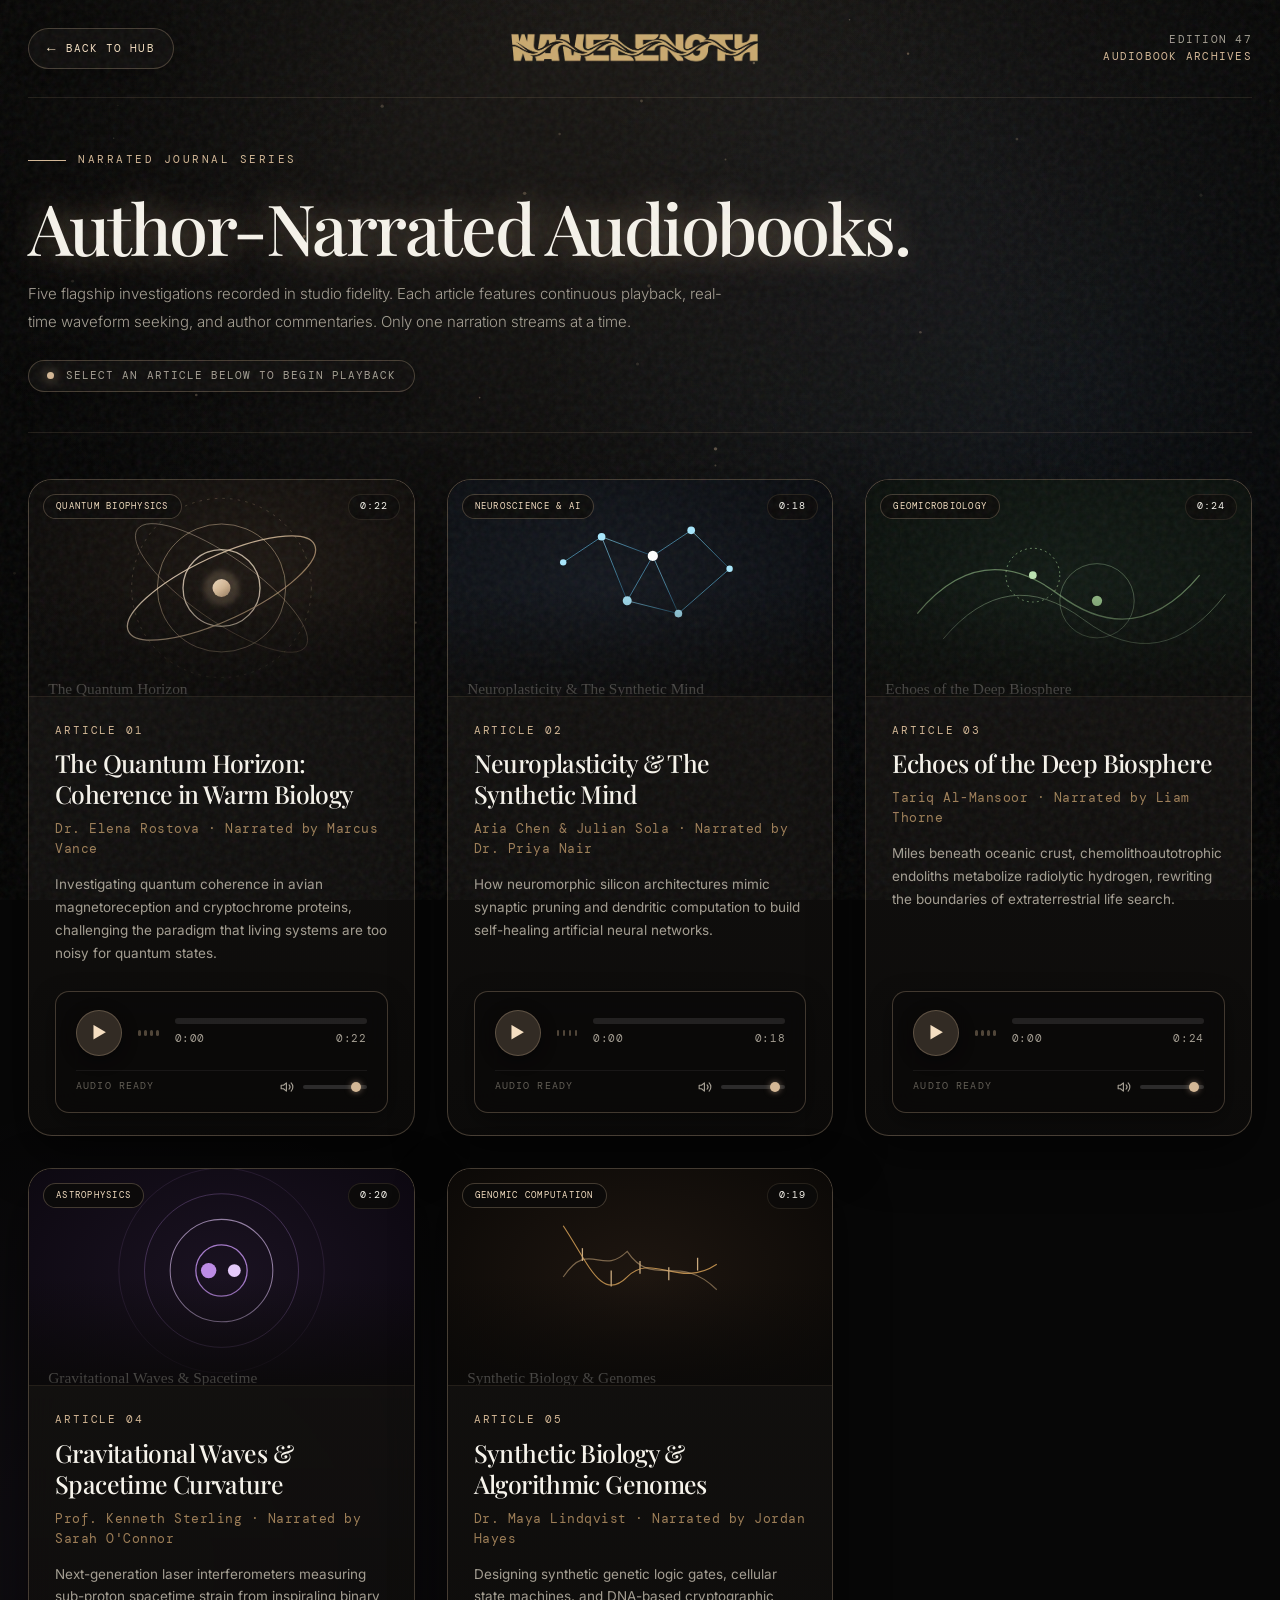
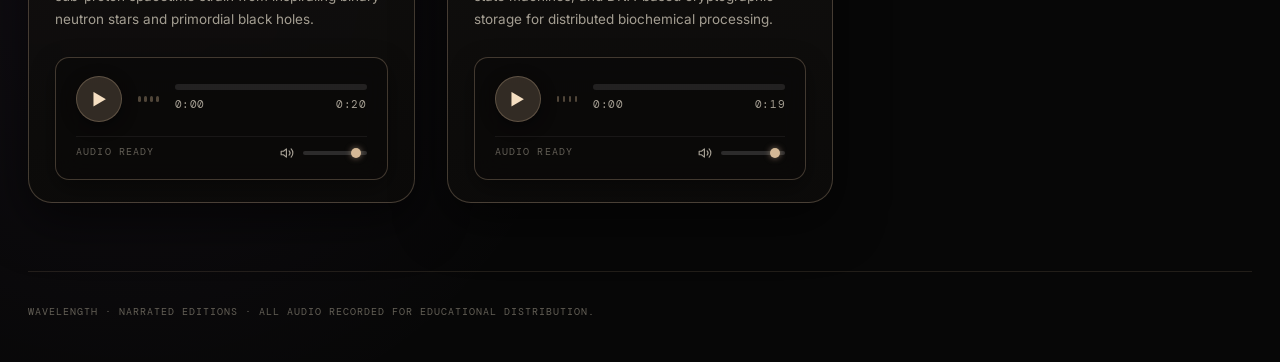
==== audiobooks.html @ 0b3a31cf "Initial release: Wavelength Edition 47 digital, audiobooks and AR platform" ====
<!DOCTYPE html>
<html lang="en">
<head>
  <meta charset="UTF-8" />
  <meta name="viewport" content="width=device-width, initial-scale=1.0, viewport-fit=cover" />
  <meta name="theme-color" content="#070707" />
  <title>Audiobook Library — Wavelength Edition 47</title>
  <meta name="description" content="Listen to author-narrated audiobooks of feature articles from Wavelength Edition 47." />

  <!-- Google Fonts -->
  <link rel="preconnect" href="https://fonts.googleapis.com" />
  <link rel="preconnect" href="https://fonts.gstatic.com" crossorigin />
  <link href="https://fonts.googleapis.com/css2?family=DM+Mono:ital,wght@0,400;0,500;1,400&family=Inter:wght@300;400;500;600;700&family=Playfair+Display:ital,wght@0,500;0,700;1,500;1,600&display=swap" rel="stylesheet" />

  <!-- Stylesheets -->
  <link rel="stylesheet" href="./css/styles.css" />
  <link rel="stylesheet" href="./css/audio.css" />
</head>

<body>
  <!-- Cinematic Ambient Layers -->
  <div class="cinematic-vignette" aria-hidden="true"></div>
  <canvas id="stardustCanvas" class="cinematic-dust-canvas" aria-hidden="true"></canvas>
  <div id="cursorGlow" class="cursor-glow" aria-hidden="true"></div>

  <div class="page-container">
    <!-- Header with Back Link -->
    <header class="site-header" role="banner">
      <a href="index.html" class="nav-back-pill" aria-label="Return to Wavelength Landing Hub">
        <span class="arrow" aria-hidden="true">←</span>
        <span>Back to Hub</span>
      </a>

      <div class="brand-wrap">
        <a href="index.html" aria-label="Wavelength Magazine Home">
          <img class="brand-logo-img" src="./assets/images/logo.png" alt="Wavelength Logo" />
        </a>
      </div>

      <div class="edition-meta">
        <span class="dynamic-edition">Edition 47</span><br />
        <span style="color: var(--gold);">Audiobook Archives</span>
      </div>
    </header>

    <!-- Main Audiobook Library Section -->
    <main role="main">
      <section class="audio-header-section" aria-labelledby="audio-library-heading">
        <div class="audio-header-top">
          <p class="hero-eyebrow">Narrated Journal Series</p>
        </div>

        <h1 id="audio-library-heading" class="audio-page-title gold-glow-text">
          Author-Narrated Audiobooks.
        </h1>

        <p class="audio-page-intro">
          Five flagship investigations recorded in studio fidelity. Each article features continuous playback,
          real-time waveform seeking, and author commentaries. Only one narration streams at a time.
        </p>

        <div class="audio-global-status" aria-live="polite">
          <span class="now-playing-dot" aria-hidden="true"></span>
          <span id="nowPlayingStatus">Select an article below to begin playback</span>
        </div>
      </section>

      <!-- Dynamic Articles Grid (Populated by js/audio.js from js/config.js) -->
      <section class="audio-articles-grid" id="audioArticlesGrid" aria-label="Audiobook Articles List">
        <!-- Rendered dynamically -->
        <noscript>
          <div style="padding: 24px; border: 1px solid var(--border); border-radius: var(--radius-md); color: var(--gold);">
            Please enable JavaScript to access the custom audio player and narrated audiobooks.
          </div>
        </noscript>
      </section>
    </main>

    <!-- Discreet Footer -->
    <footer class="site-footer" role="contentinfo">
      <p class="footer-edition-text">
        Wavelength · Narrated Editions · All audio recorded for educational distribution.
      </p>
    </footer>
  </div>

  <!-- Scripts -->
  <script src="./js/config.js"></script>
  <script src="./js/main.js"></script>
  <script src="./js/audio.js"></script>
</body>
</html>
---- css/styles.css ----
/* ==========================================================================
   WAVELENGTH — EDITION 47 CINEMATIC DESIGN SYSTEM
   Editorial Dark Luxury · Monochrome to Chromatic Shift
   Inspired by Cinematic Film Lighting, Golden Ambient Glow, & Tactile 3D Depth
   ========================================================================== */

:root {
  /* Core Cinematic Palette */
  --bg: #070707;
  --bg-deep: #040404;
  --bg-soft: #0c0b0a;
  --surface: #121110;
  --surface-elevated: #181715;
  --surface-hover: #1e1d1a;
  --surface-glass: rgba(18, 17, 16, 0.72);

  /* Gold & Warm Metallic Accents */
  --gold: #d4b896;
  --gold-light: #f5dfc2;
  --gold-dark: #9e7f58;
  --gold-glow: rgba(212, 184, 150, 0.2);
  --gold-glow-subtle: rgba(212, 184, 150, 0.08);
  --gold-rgb: 212, 184, 150;

  /* Borders & Hairlines */
  --border: rgba(212, 184, 150, 0.13);
  --border-strong: rgba(212, 184, 150, 0.28);
  --border-hover: rgba(212, 184, 150, 0.65);
  --border-glow: rgba(212, 184, 150, 0.85);

  /* Typography Colors */
  --text: #f6f3eb;
  --text-muted: #a49e92;
  --text-dim: #635f56;

  /* Chromatic VFX Spectrum */
  --chroma-cyan: #67e8f9;
  --chroma-blue: #60a5fa;
  --chroma-purple: #c084fc;
  --chroma-amber: #f59e0b;

  /* Geometry & Physics */
  --radius-sm: 8px;
  --radius-md: 14px;
  --radius-lg: 24px;
  --radius-full: 9999px;
  --transition-fast: 0.2s cubic-bezier(0.16, 1, 0.3, 1);
  --transition-smooth: 0.4s cubic-bezier(0.16, 1, 0.3, 1);
  --transition-cinematic: 0.65s cubic-bezier(0.22, 1, 0.36, 1);
  --container-max: 1240px;
}

/* ==========================================================================
   RESET & FOUNDATION
   ========================================================================== */

*,
*::before,
*::after {
  box-sizing: border-box;
  margin: 0;
  padding: 0;
  -webkit-tap-highlight-color: transparent;
}

html {
  background: var(--bg-deep);
  color: var(--text);
  font-family: "Inter", -apple-system, BlinkMacSystemFont, "Segoe UI", Roboto, sans-serif;
  font-size: 16px;
  line-height: 1.6;
  scroll-behavior: smooth;
  text-rendering: optimizeLegibility;
  -webkit-font-smoothing: antialiased;
  -moz-osx-font-smoothing: grayscale;
}

body {
  min-height: 100vh;
  overflow-x: hidden;
  position: relative;
  background:
    radial-gradient(ellipse 90% 60% at 50% -10%, rgba(212, 184, 150, 0.12), transparent 75%),
    radial-gradient(circle at 85% 20%, rgba(96, 165, 250, 0.06), transparent 35rem),
    radial-gradient(circle at 10% 80%, rgba(192, 132, 252, 0.05), transparent 30rem),
    var(--bg);
}

/* Film Grain Texture Overlay */
body::before {
  content: "";
  position: fixed;
  inset: 0;
  z-index: 999;
  pointer-events: none;
  opacity: 0.065;
  background-image: url("data:image/svg+xml,%3Csvg viewBox='0 0 200 200' xmlns='http://www.w3.org/2000/svg'%3E%3Cfilter id='noise'%3E%3CfeTurbulence type='fractalNoise' baseFrequency='.75' numOctaves='3' stitchTiles='stitch'/%3E%3C/filter%3E%3Crect width='100%25' height='100%25' filter='url(%23noise)'/%3E%3C/svg%3E");
}

/* Cinematic Atmospheric Vignette */
.cinematic-vignette {
  position: fixed;
  inset: 0;
  pointer-events: none;
  z-index: 1;
  background: radial-gradient(circle at 50% 45%, transparent 45%, rgba(4, 4, 3, 0.72) 95%);
}

/* Canvas for Floating Golden Ambient Dust / Stardust */
.cinematic-dust-canvas {
  position: fixed;
  inset: 0;
  width: 100%;
  height: 100%;
  pointer-events: none;
  z-index: 2;
}

/* Dynamic Interactive Cursor Glow Aura */
.cursor-glow {
  position: fixed;
  width: 420px;
  height: 420px;
  border-radius: 50%;
  pointer-events: none;
  z-index: 3;
  transform: translate(-50%, -50%);
  background: radial-gradient(circle, rgba(212, 184, 150, 0.09) 0%, transparent 68%);
  transition: opacity 0.4s ease;
  opacity: 0;
}

.cursor-glow.active {
  opacity: 1;
}

/* Typography Classes */
.font-editorial {
  font-family: "Playfair Display", Georgia, serif;
}

.font-mono {
  font-family: "DM Mono", monospace;
}

/* Glowing Headline Accent */
.gold-glow-text {
  text-shadow: 0 0 35px rgba(212, 184, 150, 0.45), 0 0 75px rgba(212, 184, 150, 0.2);
}

/* Accessibility Focus Ring */
:focus-visible {
  outline: 2px solid var(--gold);
  outline-offset: 3px;
}

a {
  color: inherit;
  text-decoration: none;
}

button {
  background: none;
  border: none;
  color: inherit;
  font: inherit;
  cursor: pointer;
  display: inline-flex;
  align-items: center;
  justify-content: center;
}

/* ==========================================================================
   LAYOUT STRUCTURE
   ========================================================================== */

.page-container {
  width: min(var(--container-max), calc(100% - 56px));
  min-height: 100vh;
  margin: 0 auto;
  display: flex;
  flex-direction: column;
  position: relative;
  z-index: 10;
}

/* Site Header */
header.site-header {
  min-height: 98px;
  display: flex;
  align-items: center;
  justify-content: space-between;
  gap: 24px;
  border-bottom: 1px solid var(--border);
  padding: 14px 0;
}

.brand-wrap {
  display: inline-flex;
  align-items: center;
  gap: 16px;
}

.brand-logo-img {
  height: 42px;
  width: auto;
  max-width: min(270px, 52vw);
  display: block;
  object-fit: contain;
  object-position: left center;
  transition: transform var(--transition-fast);
}

.brand-wrap:hover .brand-logo-img {
  transform: scale(1.02);
}

.brand-badge {
  font-family: "DM Mono", monospace;
  font-size: 9px;
  letter-spacing: 0.18em;
  text-transform: uppercase;
  color: var(--gold);
  border: 1px solid var(--border-strong);
  border-radius: var(--radius-full);
  padding: 4px 12px;
  background: rgba(212, 184, 150, 0.06);
  backdrop-filter: blur(8px);
}

.edition-meta {
  font-family: "DM Mono", monospace;
  font-size: 10.5px;
  letter-spacing: 0.12em;
  text-transform: uppercase;
  color: var(--text-muted);
  text-align: right;
  line-height: 1.55;
}

/* Back Navigation Pill */
.nav-back-pill {
  display: inline-flex;
  align-items: center;
  gap: 9px;
  padding: 8px 18px;
  border: 1px solid var(--border-strong);
  border-radius: var(--radius-full);
  background: var(--surface-glass);
  color: var(--gold-light);
  font-family: "DM Mono", monospace;
  font-size: 11px;
  letter-spacing: 0.1em;
  text-transform: uppercase;
  backdrop-filter: blur(14px);
  box-shadow: 0 4px 20px rgba(0, 0, 0, 0.4);
  transition: all var(--transition-fast);
}

.nav-back-pill:hover {
  border-color: var(--gold);
  background: var(--surface-hover);
  transform: translateX(-4px);
  color: #fff;
  box-shadow: 0 6px 24px rgba(212, 184, 150, 0.2);
}

.nav-back-pill span.arrow {
  font-size: 14px;
  transition: transform var(--transition-fast);
}

.nav-back-pill:hover span.arrow {
  transform: translateX(-3px);
}

/* ==========================================================================
   CINEMATIC HERO SECTION
   ========================================================================== */

main.landing-main {
  flex: 1;
  padding: 68px 0 56px;
  display: flex;
  flex-direction: column;
  justify-content: center;
}

.hero-eyebrow-container {
  display: flex;
  align-items: center;
  gap: 14px;
  margin-bottom: 24px;
}

.hero-eyebrow {
  display: inline-flex;
  align-items: center;
  gap: 12px;
  font-family: "DM Mono", monospace;
  font-size: 10.5px;
  letter-spacing: 0.24em;
  text-transform: uppercase;
  color: var(--gold);
}

.hero-eyebrow::before {
  content: "";
  width: 38px;
  height: 1px;
  background: var(--gold);
}

.hero-diamond-flourish {
  width: 5px;
  height: 5px;
  background: var(--gold);
  transform: rotate(45deg);
  box-shadow: 0 0 10px var(--gold);
}

/* Grand Hero Title */
.hero-heading {
  font-family: "Playfair Display", Georgia, serif;
  font-size: clamp(3.4rem, 8vw, 6.8rem);
  font-weight: 500;
  line-height: 0.96;
  letter-spacing: -0.045em;
  margin-bottom: 28px;
  max-width: 980px;
}

.hero-heading em {
  font-style: italic;
  color: var(--gold);
  position: relative;
  display: inline-block;
}

.hero-heading em::after {
  content: "";
  position: absolute;
  left: 0;
  right: 0;
  bottom: 8px;
  height: 2px;
  background: linear-gradient(90deg, transparent, var(--gold), transparent);
  opacity: 0.6;
}

/* Narrative Grid */
.hero-narrative {
  display: grid;
  grid-template-columns: minmax(0, 1.25fr) minmax(300px, 0.75fr);
  gap: 52px;
  align-items: start;
  margin-bottom: 64px;
}

.hero-intro {
  font-size: clamp(1.05rem, 1.45vw, 1.22rem);
  color: var(--text-muted);
  font-weight: 300;
  line-height: 1.85;
  max-width: 680px;
}

.hero-intro strong {
  color: var(--text);
  font-weight: 500;
}

.hero-print-context {
  background: rgba(18, 17, 15, 0.65);
  border: 1px solid var(--border-strong);
  border-radius: var(--radius-md);
  padding: 22px 26px;
  backdrop-filter: blur(14px);
  box-shadow: 0 16px 40px rgba(0, 0, 0, 0.45);
  position: relative;
  overflow: hidden;
}

.hero-print-context::before {
  content: "";
  position: absolute;
  top: 0;
  left: 0;
  right: 0;
  height: 1px;
  background: linear-gradient(90deg, transparent, var(--gold), transparent);
}

.hero-print-context p {
  font-size: 13px;
  color: var(--text-muted);
  line-height: 1.7;
}

.hero-print-context .tag {
  display: inline-flex;
  align-items: center;
  gap: 6px;
  font-family: "DM Mono", monospace;
  font-size: 9.5px;
  letter-spacing: 0.16em;
  text-transform: uppercase;
  color: var(--gold);
  margin-bottom: 8px;
}

/* ==========================================================================
   PRIMARY DUAL-NAVIGATION PORTAL CARDS (AUDIOBOOKS vs VFX)
   Interactive 3D Tilt, Ambient Glow & Cursor Spotlight
   ========================================================================== */

.portal-grid {
  display: grid;
  grid-template-columns: repeat(2, minmax(0, 1fr));
  gap: 30px;
  margin-bottom: 56px;
}

.portal-card {
  position: relative;
  border-radius: var(--radius-lg);
  border: 1px solid var(--border-strong);
  background: linear-gradient(175deg, rgba(24, 22, 19, 0.82) 0%, rgba(14, 13, 11, 0.92) 100%);
  padding: 42px 40px;
  overflow: hidden;
  display: flex;
  flex-direction: column;
  justify-content: space-between;
  min-height: 420px;
  backdrop-filter: blur(18px);
  box-shadow: 0 20px 60px rgba(0, 0, 0, 0.6);
  transform-style: preserve-3d;
  transition:
    transform var(--transition-smooth),
    border-color var(--transition-smooth),
    box-shadow var(--transition-smooth);
}

/* Dynamic Radial Cursor Spotlight Inside Card */
.portal-card::before {
  content: "";
  position: absolute;
  inset: -1px;
  border-radius: inherit;
  background: radial-gradient(
    650px circle at var(--mouse-x, 50%) var(--mouse-y, 50%),
    rgba(212, 184, 150, 0.12),
    transparent 60%
  );
  opacity: 0;
  transition: opacity 0.4s ease;
  pointer-events: none;
  z-index: 1;
}

.portal-card:hover::before {
  opacity: 1;
}

.portal-card:hover {
  transform: translateY(-8px);
  border-color: var(--border-hover);
}

/* Card 1: Audiobooks (Golden Glow & Sound Waveforms) */
.portal-card.card-audio:hover {
  box-shadow: 0 28px 75px rgba(212, 184, 150, 0.1), 0 0 0 1px rgba(212, 184, 150, 0.4);
}

/* Card 2: VFX / AR (Prismatic Chromatic Aura) */
.portal-card.card-vfx:hover {
  box-shadow: 0 28px 75px rgba(96, 165, 250, 0.12), 0 0 0 1px rgba(96, 165, 250, 0.45);
}

/* Card Header */
.card-header-row {
  display: flex;
  align-items: center;
  justify-content: space-between;
  margin-bottom: 26px;
  position: relative;
  z-index: 2;
}

.card-num-badge {
  font-family: "DM Mono", monospace;
  font-size: 11px;
  letter-spacing: 0.16em;
  color: var(--gold);
}

.card-category-tag {
  font-family: "DM Mono", monospace;
  font-size: 9.5px;
  letter-spacing: 0.12em;
  text-transform: uppercase;
  color: var(--text-muted);
  border: 1px solid var(--border);
  border-radius: var(--radius-full);
  padding: 3px 10px;
  background: rgba(255, 255, 255, 0.02);
}

/* Card Art Area */
.card-art-container {
  height: 96px;
  display: flex;
  align-items: center;
  margin-bottom: 24px;
  position: relative;
  z-index: 2;
}

/* Audio Wave Visualizer Simulation in Card */
.sound-bars-visualizer {
  display: flex;
  align-items: center;
  gap: 6px;
  height: 52px;
}

.sound-bar {
  width: 4px;
  height: 14px;
  border-radius: var(--radius-full);
  background: var(--gold);
  opacity: 0.45;
  transition: all 0.3s ease;
}

.portal-card.card-audio:hover .sound-bar {
  opacity: 0.95;
  animation: barPulse 1.2s ease-in-out infinite alternate;
}

.portal-card.card-audio:hover .sound-bar:nth-child(1) { animation-delay: 0.1s; height: 36px; }
.portal-card.card-audio:hover .sound-bar:nth-child(2) { animation-delay: 0.3s; height: 50px; }
.portal-card.card-audio:hover .sound-bar:nth-child(3) { animation-delay: 0.15s; height: 26px; }
.portal-card.card-audio:hover .sound-bar:nth-child(4) { animation-delay: 0.45s; height: 42px; }
.portal-card.card-audio:hover .sound-bar:nth-child(5) { animation-delay: 0.2s; height: 20px; }
.portal-card.card-audio:hover .sound-bar:nth-child(6) { animation-delay: 0.35s; height: 46px; }
.portal-card.card-audio:hover .sound-bar:nth-child(7) { animation-delay: 0.05s; height: 30px; }

@keyframes barPulse {
  0% { transform: scaleY(0.35); }
  100% { transform: scaleY(1.2); }
}

/* VFX Prismatic Shifter Ring in Card */
.vfx-ring-visualizer {
  position: relative;
  width: 76px;
  height: 76px;
}

.vfx-ring {
  position: absolute;
  inset: 0;
  border-radius: 50%;
  border: 1.5px solid rgba(212, 184, 150, 0.35);
  transition: transform 0.6s cubic-bezier(0.16, 1, 0.3, 1), border-color 0.4s ease;
}

.vfx-ring:nth-child(2) {
  inset: 12px;
  border-color: rgba(96, 165, 250, 0.55);
  transform: rotate(45deg);
}

.vfx-ring:nth-child(3) {
  inset: 22px;
  border-color: rgba(192, 132, 252, 0.75);
  background: rgba(96, 165, 250, 0.12);
}

.portal-card.card-vfx:hover .vfx-ring:nth-child(1) {
  transform: scale(1.15) rotate(90deg);
  border-color: #60a5fa;
  box-shadow: 0 0 20px rgba(96, 165, 250, 0.3);
}

.portal-card.card-vfx:hover .vfx-ring:nth-child(2) {
  transform: rotate(180deg) scale(0.92);
  border-color: #c084fc;
}

/* Card Content & Action Button */
.portal-card-body {
  position: relative;
  z-index: 2;
}

.portal-card-title {
  font-family: "Playfair Display", Georgia, serif;
  font-size: clamp(2.2rem, 3.4vw, 2.85rem);
  font-weight: 500;
  line-height: 1.08;
  letter-spacing: -0.03em;
  margin-bottom: 14px;
}

.portal-card-desc {
  font-size: 14px;
  color: var(--text-muted);
  line-height: 1.75;
  margin-bottom: 30px;
}

.portal-btn {
  width: 100%;
  min-height: 54px;
  padding: 0 22px;
  border-radius: var(--radius-sm);
  border: 1px solid var(--border-strong);
  background: rgba(255, 255, 255, 0.03);
  color: var(--text);
  font-family: "DM Mono", monospace;
  font-size: 11px;
  font-weight: 500;
  letter-spacing: 0.14em;
  text-transform: uppercase;
  display: flex;
  align-items: center;
  justify-content: space-between;
  backdrop-filter: blur(8px);
  transition: all var(--transition-fast);
}

.portal-btn .arrow-icon {
  font-size: 19px;
  transition: transform var(--transition-fast);
}

.portal-card.card-audio:hover .portal-btn {
  background: var(--gold);
  border-color: var(--gold);
  color: #080706;
  box-shadow: 0 8px 25px rgba(212, 184, 150, 0.35);
}

.portal-card.card-vfx:hover .portal-btn {
  background: linear-gradient(135deg, #60a5fa, #c084fc);
  border-color: #60a5fa;
  color: #04060c;
  box-shadow: 0 8px 25px rgba(96, 165, 250, 0.4);
}

.portal-card:hover .portal-btn .arrow-icon {
  transform: translate(4px, -4px);
}

/* ==========================================================================
   INTERACTIVE MONOCHROME-TO-COLOUR HERO SHOWCASE
   ========================================================================== */

.monochrome-shift-banner {
  border: 1px solid var(--border-strong);
  border-radius: var(--radius-lg);
  background: linear-gradient(180deg, rgba(20, 19, 17, 0.85) 0%, rgba(12, 11, 10, 0.95) 100%);
  padding: 36px 40px;
  margin-bottom: 56px;
  display: grid;
  grid-template-columns: minmax(0, 1.2fr) minmax(320px, 0.9fr);
  gap: 44px;
  align-items: center;
  backdrop-filter: blur(16px);
  box-shadow: 0 24px 60px rgba(0, 0, 0, 0.55);
}

.shift-text-side h3 {
  font-family: "Playfair Display", Georgia, serif;
  font-size: 2rem;
  font-weight: 500;
  letter-spacing: -0.025em;
  margin-bottom: 14px;
}

.shift-text-side p {
  font-size: 13.5px;
  color: var(--text-muted);
  line-height: 1.75;
  margin-bottom: 22px;
}

.shift-features {
  display: flex;
  flex-wrap: wrap;
  gap: 10px;
}

.shift-pill {
  font-family: "DM Mono", monospace;
  font-size: 9.5px;
  letter-spacing: 0.1em;
  text-transform: uppercase;
  padding: 6px 14px;
  border-radius: var(--radius-full);
  border: 1px solid var(--border);
  color: var(--gold);
  background: rgba(212, 184, 150, 0.05);
}

/* Interactive Split Preview */
.shift-preview-side {
  position: relative;
  aspect-ratio: 16 / 10;
  border-radius: var(--radius-md);
  overflow: hidden;
  border: 1px solid var(--border-strong);
  background: #000;
  cursor: ew-resize;
  user-select: none;
  box-shadow: 0 16px 45px rgba(0, 0, 0, 0.7);
}

.split-layer {
  position: absolute;
  inset: 0;
  background-size: cover;
  background-position: center;
}

.split-layer-bw {
  background-image: url("../assets/images/bw-print-sample.svg");
  filter: grayscale(100%) contrast(115%);
}

.split-layer-color {
  background-image: url("../assets/images/color-overlay-sample.svg");
  clip-path: polygon(0 0, 50% 0, 50% 100%, 0 100%);
  transition: clip-path 0.04s ease-out;
}

.split-divider-line {
  position: absolute;
  top: 0;
  bottom: 0;
  left: 50%;
  width: 2px;
  background: #fff;
  box-shadow: 0 0 14px rgba(255, 255, 255, 0.9), 0 0 25px var(--gold);
  pointer-events: none;
}

.split-handle-badge {
  position: absolute;
  top: 50%;
  left: 50%;
  transform: translate(-50%, -50%);
  background: rgba(14, 13, 11, 0.95);
  border: 1.5px solid var(--gold);
  border-radius: var(--radius-full);
  padding: 5px 13px;
  color: var(--gold-light);
  font-family: "DM Mono", monospace;
  font-size: 9px;
  letter-spacing: 0.12em;
  text-transform: uppercase;
  pointer-events: none;
  white-space: nowrap;
  box-shadow: 0 4px 18px rgba(0, 0, 0, 0.8);
}

/* ==========================================================================
   FOOTER
   ========================================================================== */

footer.site-footer {
  border-top: 1px solid var(--border);
  padding: 32px 0 42px;
  margin-top: auto;
  display: flex;
  align-items: center;
  justify-content: space-between;
  gap: 20px;
  color: var(--text-dim);
  font-family: "DM Mono", monospace;
  font-size: 10px;
  letter-spacing: 0.1em;
  text-transform: uppercase;
}

.footer-edition-text {
  max-width: 620px;
  line-height: 1.65;
}

.footer-status-pill {
  display: inline-flex;
  align-items: center;
  gap: 9px;
  white-space: nowrap;
  color: var(--text-muted);
  border: 1px solid var(--border);
  border-radius: var(--radius-full);
  padding: 5px 14px;
  background: rgba(255, 255, 255, 0.02);
}

.status-dot-green {
  width: 7px;
  height: 7px;
  border-radius: 50%;
  background: #34d399;
  box-shadow: 0 0 10px rgba(52, 211, 153, 0.9);
}

/* ==========================================================================
   RESPONSIVE BREAKPOINTS
   ========================================================================== */

@media (max-width: 960px) {
  .hero-narrative {
    grid-template-columns: 1fr;
    gap: 28px;
    margin-bottom: 46px;
  }

  .portal-grid {
    grid-template-columns: 1fr;
    gap: 22px;
  }

  .monochrome-shift-banner {
    grid-template-columns: 1fr;
    padding: 28px;
  }

  .portal-card {
    min-height: 350px;
    padding: 34px 30px;
  }
}

@media (max-width: 640px) {
  .page-container {
    width: min(calc(100% - 32px), var(--container-max));
  }

  header.site-header {
    min-height: 80px;
    flex-wrap: wrap;
    gap: 12px;
  }

  .brand-logo-img {
    height: 34px;
  }

  .edition-meta {
    font-size: 9px;
  }

  main.landing-main {
    padding: 44px 0 34px;
  }

  .hero-heading {
    font-size: clamp(2.9rem, 13vw, 4.4rem);
  }

  footer.site-footer {
    flex-direction: column;
    align-items: flex-start;
    gap: 14px;
  }
}

/* Respect Reduced Motion */
@media (prefers-reduced-motion: reduce) {
  *,
  *::before,
  *::after {
    animation-duration: 0.01ms !important;
    animation-iteration-count: 1 !important;
    transition-duration: 0.01ms !important;
    scroll-behavior: auto !important;
  }
}
---- css/audio.css ----
/* ==========================================================================
   WAVELENGTH AUDIOBOOK LIBRARY STYLES — CINEMATIC EDITION
   Masterclass-Grade Editorial Cards · Glowing Scrubber Tracks · Atmospheric Vibe
   ========================================================================== */

.audio-header-section {
  padding: 54px 0 40px;
  border-bottom: 1px solid var(--border);
  margin-bottom: 46px;
  position: relative;
}

.audio-header-top {
  display: flex;
  align-items: center;
  justify-content: space-between;
  gap: 16px;
  margin-bottom: 22px;
}

.audio-page-title {
  font-family: "Playfair Display", Georgia, serif;
  font-size: clamp(2.6rem, 5.5vw, 4.4rem);
  font-weight: 500;
  line-height: 1.04;
  letter-spacing: -0.035em;
  margin-bottom: 16px;
}

.audio-page-intro {
  max-width: 720px;
  color: var(--text-muted);
  font-size: 15px;
  font-weight: 300;
  line-height: 1.85;
}

/* Audio Status Notification Banner */
.audio-global-status {
  margin-top: 24px;
  display: inline-flex;
  align-items: center;
  gap: 12px;
  font-family: "DM Mono", monospace;
  font-size: 10.5px;
  letter-spacing: 0.1em;
  text-transform: uppercase;
  color: var(--text-muted);
  background: rgba(18, 17, 15, 0.7);
  border: 1px solid var(--border-strong);
  border-radius: var(--radius-full);
  padding: 7px 18px;
  backdrop-filter: blur(12px);
  box-shadow: 0 8px 24px rgba(0, 0, 0, 0.4);
}

.now-playing-dot {
  width: 7px;
  height: 7px;
  border-radius: 50%;
  background: var(--gold);
  box-shadow: 0 0 12px rgba(212, 184, 150, 0.9);
  animation: pulseGold 2s infinite ease-in-out;
}

@keyframes pulseGold {
  0%, 100% { transform: scale(1); opacity: 0.7; }
  50% { transform: scale(1.4); opacity: 1; }
}

/* ==========================================================================
   ARTICLE AUDIOBOOK CARDS GRID
   ========================================================================== */

.audio-articles-grid {
  display: grid;
  grid-template-columns: repeat(auto-fit, minmax(370px, 1fr));
  gap: 32px;
  margin-bottom: 68px;
}

.audio-card {
  position: relative;
  background: linear-gradient(180deg, rgba(22, 20, 18, 0.88) 0%, rgba(13, 12, 11, 0.95) 100%);
  border: 1px solid var(--border-strong);
  border-radius: var(--radius-lg);
  overflow: hidden;
  display: flex;
  flex-direction: column;
  backdrop-filter: blur(16px);
  box-shadow: 0 18px 50px rgba(0, 0, 0, 0.55);
  transition:
    transform var(--transition-smooth),
    border-color var(--transition-smooth),
    box-shadow var(--transition-smooth);
}

.audio-card:hover {
  transform: translateY(-6px);
  border-color: var(--border-hover);
  box-shadow: 0 24px 65px rgba(0, 0, 0, 0.65), 0 0 0 1px rgba(212, 184, 150, 0.3);
}

.audio-card.is-active-playing {
  border-color: var(--gold);
  box-shadow: 0 28px 75px rgba(212, 184, 150, 0.16), 0 0 0 1px var(--gold);
  background: linear-gradient(180deg, rgba(28, 25, 21, 0.95) 0%, rgba(16, 15, 13, 0.98) 100%);
}

/* Cover Image Wrap with Cinematic Gradient */
.audio-cover-wrap {
  position: relative;
  aspect-ratio: 16 / 9;
  background: #090807;
  overflow: hidden;
  border-bottom: 1px solid var(--border);
}

.audio-cover-wrap::after {
  content: "";
  position: absolute;
  inset: 0;
  background: linear-gradient(180deg, transparent 50%, rgba(10, 9, 8, 0.8) 100%);
  pointer-events: none;
}

.audio-cover-img {
  width: 100%;
  height: 100%;
  object-fit: cover;
  transition: transform 0.7s cubic-bezier(0.16, 1, 0.3, 1);
}

.audio-card:hover .audio-cover-img {
  transform: scale(1.05);
}

/* Category Badge Over Cover */
.audio-card-badge {
  position: absolute;
  top: 14px;
  left: 14px;
  background: rgba(12, 11, 10, 0.88);
  border: 1px solid var(--border-strong);
  border-radius: var(--radius-full);
  padding: 4px 12px;
  font-family: "DM Mono", monospace;
  font-size: 9px;
  letter-spacing: 0.14em;
  text-transform: uppercase;
  color: var(--gold-light);
  backdrop-filter: blur(10px);
  z-index: 2;
}

.audio-card-duration-badge {
  position: absolute;
  top: 14px;
  right: 14px;
  background: rgba(12, 11, 10, 0.88);
  border: 1px solid var(--border);
  border-radius: var(--radius-full);
  padding: 4px 11px;
  font-family: "DM Mono", monospace;
  font-size: 9.5px;
  letter-spacing: 0.1em;
  color: var(--text);
  backdrop-filter: blur(10px);
  z-index: 2;
}

/* Card Content Area */
.audio-card-body {
  padding: 26px 26px 22px;
  display: flex;
  flex-direction: column;
  flex: 1;
}

.audio-article-num {
  font-family: "DM Mono", monospace;
  font-size: 10.5px;
  letter-spacing: 0.18em;
  color: var(--gold);
  text-transform: uppercase;
  margin-bottom: 8px;
}

.audio-article-title {
  font-family: "Playfair Display", Georgia, serif;
  font-size: 1.55rem;
  font-weight: 500;
  line-height: 1.25;
  letter-spacing: -0.025em;
  margin-bottom: 10px;
  color: var(--text);
}

.audio-article-credits {
  font-size: 12.5px;
  color: var(--gold-dark);
  font-family: "DM Mono", monospace;
  letter-spacing: 0.04em;
  margin-bottom: 14px;
}

.audio-article-desc {
  font-size: 13.5px;
  color: var(--text-muted);
  line-height: 1.7;
  margin-bottom: 26px;
  flex: 1;
}

/* ==========================================================================
   CUSTOM INTEGRATED AUDIO PLAYER CONTROLS
   ========================================================================== */

.custom-player-widget {
  background: rgba(10, 9, 8, 0.75);
  border: 1px solid var(--border-strong);
  border-radius: var(--radius-md);
  padding: 18px 20px;
  margin-top: auto;
  display: flex;
  flex-direction: column;
  gap: 14px;
  backdrop-filter: blur(12px);
  box-shadow: 0 8px 24px rgba(0, 0, 0, 0.4);
}

/* Top row: Play/Pause button + Scrubber Track + Time Display */
.player-controls-row {
  display: flex;
  align-items: center;
  gap: 16px;
}

/* Circular Play/Pause Button */
.btn-play-pause {
  width: 46px;
  height: 46px;
  min-width: 46px;
  border-radius: 50%;
  border: 1px solid var(--border-strong);
  background: var(--gold-glow);
  color: var(--gold-light);
  font-size: 16px;
  box-shadow: 0 4px 16px rgba(0, 0, 0, 0.4);
  transition: all var(--transition-fast);
}

.btn-play-pause:hover {
  background: var(--gold);
  border-color: var(--gold);
  color: #080706;
  transform: scale(1.08);
  box-shadow: 0 6px 20px rgba(212, 184, 150, 0.35);
}

.btn-play-pause.playing {
  background: var(--gold);
  color: #080706;
  box-shadow: 0 0 16px rgba(212, 184, 150, 0.45);
}

/* Waveform Pulse Indicator */
.player-wave-indicator {
  display: flex;
  align-items: center;
  gap: 3.5px;
  height: 20px;
}

.wave-bar {
  width: 2.5px;
  height: 6px;
  border-radius: var(--radius-full);
  background: var(--gold);
  opacity: 0.35;
  transition: height 0.2s ease;
}

.is-active-playing .wave-bar {
  opacity: 0.95;
  animation: activeWave 1.1s infinite alternate ease-in-out;
}

.is-active-playing .wave-bar:nth-child(1) { animation-delay: 0.1s; height: 18px; }
.is-active-playing .wave-bar:nth-child(2) { animation-delay: 0.35s; height: 14px; }
.is-active-playing .wave-bar:nth-child(3) { animation-delay: 0.15s; height: 20px; }
.is-active-playing .wave-bar:nth-child(4) { animation-delay: 0.45s; height: 12px; }

@keyframes activeWave {
  0% { transform: scaleY(0.35); }
  100% { transform: scaleY(1.3); }
}

/* Scrubber / Progress Bar */
.scrubber-container {
  flex: 1;
  display: flex;
  flex-direction: column;
  gap: 7px;
}

.scrubber-track {
  position: relative;
  width: 100%;
  height: 6px;
  border-radius: var(--radius-full);
  background: rgba(255, 255, 255, 0.1);
  cursor: pointer;
}

.scrubber-fill {
  position: absolute;
  top: 0;
  left: 0;
  height: 100%;
  width: 0%;
  border-radius: var(--radius-full);
  background: linear-gradient(90deg, #d4b896, #f7e6d2);
  box-shadow: 0 0 10px rgba(212, 184, 150, 0.5);
  transition: width 0.1s linear;
}

.scrubber-thumb {
  position: absolute;
  top: 50%;
  left: 0%;
  transform: translate(-50%, -50%);
  width: 13px;
  height: 13px;
  border-radius: 50%;
  background: #fff;
  box-shadow: 0 0 10px rgba(255, 255, 255, 0.8), 0 2px 6px rgba(0, 0, 0, 0.8);
  opacity: 0;
  transition: opacity 0.2s ease, transform 0.1s ease;
  pointer-events: none;
}

.scrubber-track:hover .scrubber-thumb,
.scrubber-track:focus-visible .scrubber-thumb {
  opacity: 1;
}

/* Time Display */
.player-time-row {
  display: flex;
  align-items: center;
  justify-content: space-between;
  font-family: "DM Mono", monospace;
  font-size: 10.5px;
  color: var(--text-muted);
  letter-spacing: 0.06em;
}

/* Bottom Controls: Volume & Status */
.player-bottom-row {
  display: flex;
  align-items: center;
  justify-content: space-between;
  gap: 14px;
  padding-top: 8px;
  border-top: 1px solid rgba(255, 255, 255, 0.06);
}

.player-status-badge {
  font-family: "DM Mono", monospace;
  font-size: 9.5px;
  letter-spacing: 0.12em;
  text-transform: uppercase;
  color: var(--text-dim);
}

.player-status-badge.status-playing {
  color: var(--gold);
}

.player-status-badge.status-error {
  color: #f87171;
}

/* Volume Slider Group */
.volume-control-group {
  display: flex;
  align-items: center;
  gap: 9px;
}

.btn-mute {
  color: var(--text-muted);
  transition: color var(--transition-fast), transform var(--transition-fast);
}

.btn-mute:hover {
  color: var(--gold-light);
  transform: scale(1.1);
}

.volume-slider {
  -webkit-appearance: none;
  appearance: none;
  width: 64px;
  height: 4px;
  border-radius: var(--radius-full);
  background: rgba(255, 255, 255, 0.14);
  outline: none;
}

.volume-slider::-webkit-slider-thumb {
  -webkit-appearance: none;
  appearance: none;
  width: 10px;
  height: 10px;
  border-radius: 50%;
  background: var(--gold);
  cursor: pointer;
  box-shadow: 0 0 6px rgba(212, 184, 150, 0.6);
}

.volume-slider::-moz-range-thumb {
  width: 10px;
  height: 10px;
  border-radius: 50%;
  background: var(--gold);
  cursor: pointer;
  border: none;
}

/* Missing File Warning & Test Tone Fallback Banner */
.missing-audio-banner {
  background: rgba(239, 68, 68, 0.08);
  border: 1px solid rgba(239, 68, 68, 0.28);
  border-radius: var(--radius-sm);
  padding: 8px 12px;
  font-size: 11px;
  color: #fca5a5;
  display: none;
  align-items: center;
  justify-content: space-between;
  gap: 8px;
  margin-top: 8px;
}

.btn-test-tone {
  font-family: "DM Mono", monospace;
  font-size: 9px;
  letter-spacing: 0.08em;
  text-transform: uppercase;
  padding: 3px 8px;
  border-radius: var(--radius-full);
  background: rgba(239, 68, 68, 0.2);
  border: 1px solid rgba(239, 68, 68, 0.4);
  color: #fff;
  cursor: pointer;
  white-space: nowrap;
}

.btn-test-tone:hover {
  background: rgba(239, 68, 68, 0.4);
}

/* Mobile Optimizations */
@media (max-width: 640px) {
  .audio-articles-grid {
    grid-template-columns: 1fr;
    gap: 24px;
  }

  .audio-header-section {
    padding: 36px 0 28px;
  }

  .audio-header-top {
    flex-direction: column;
    align-items: flex-start;
  }

  .audio-card-body {
    padding: 22px 20px 18px;
  }
}
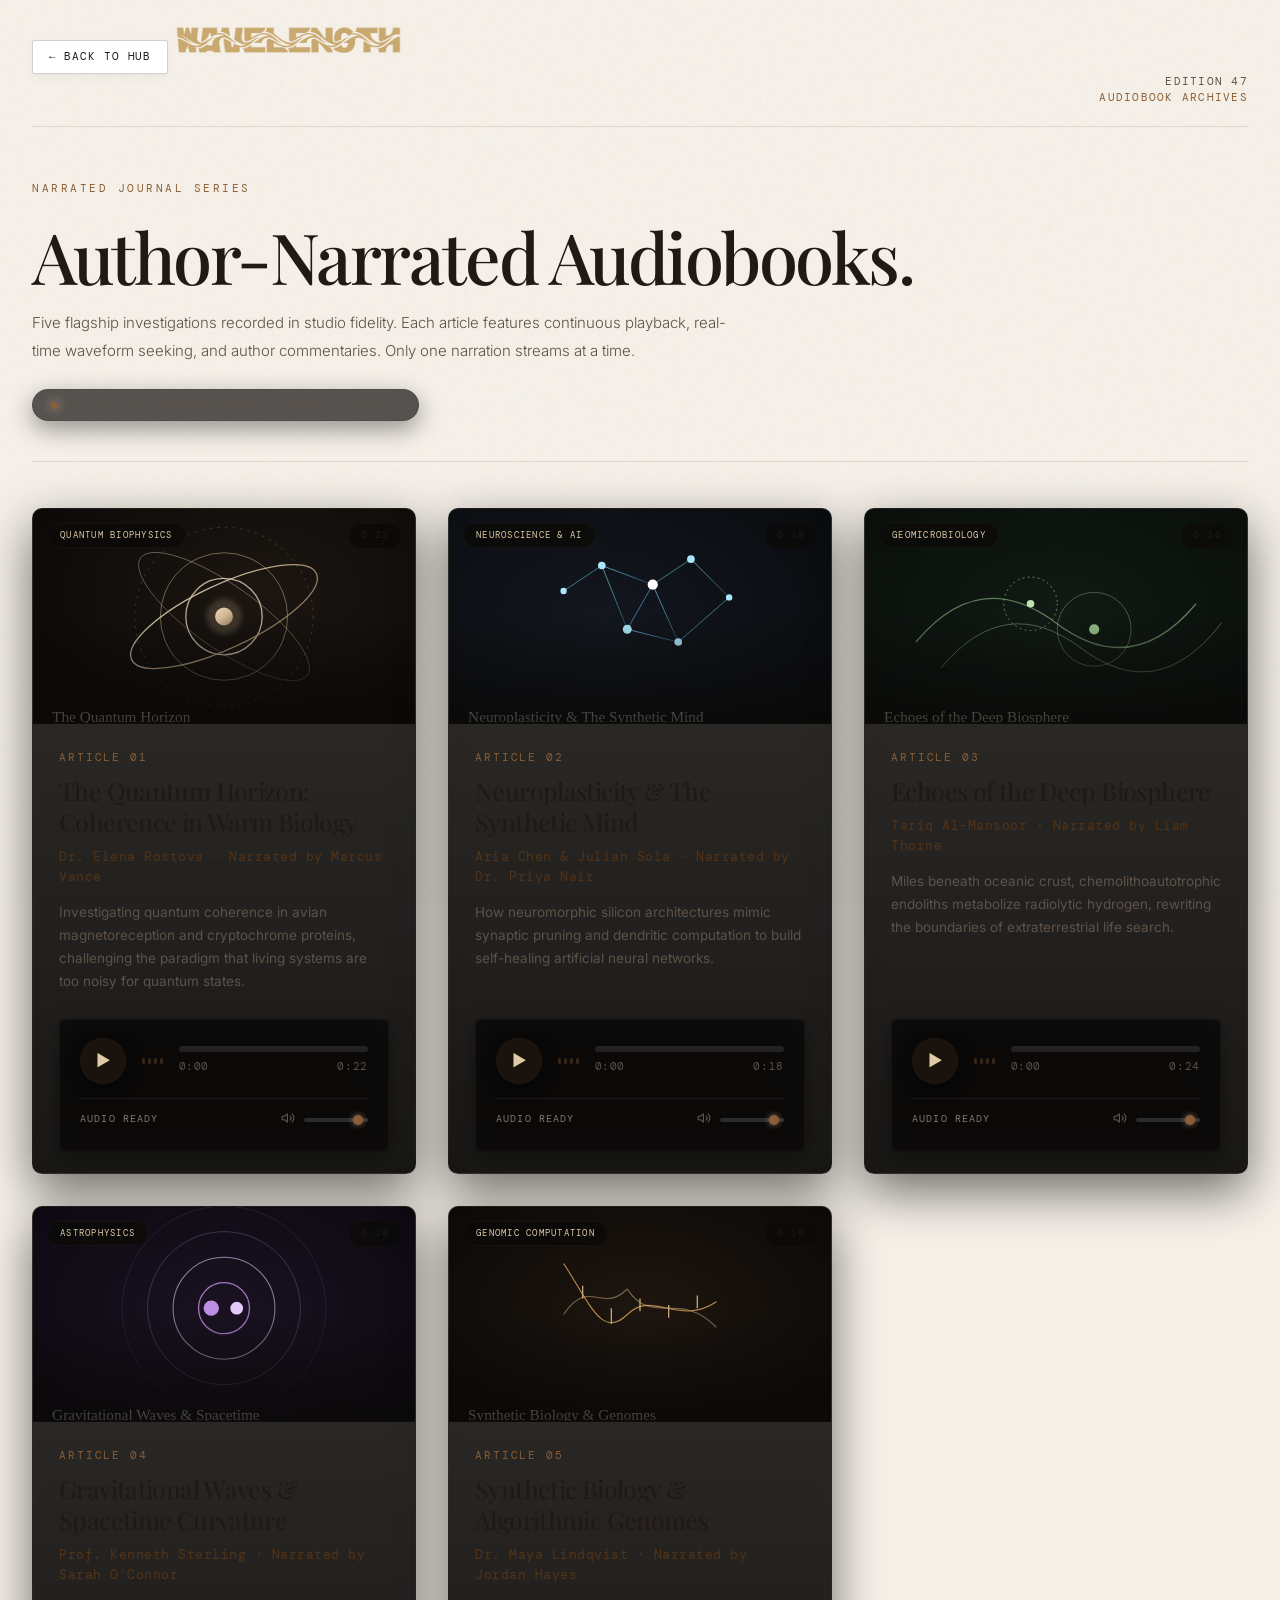
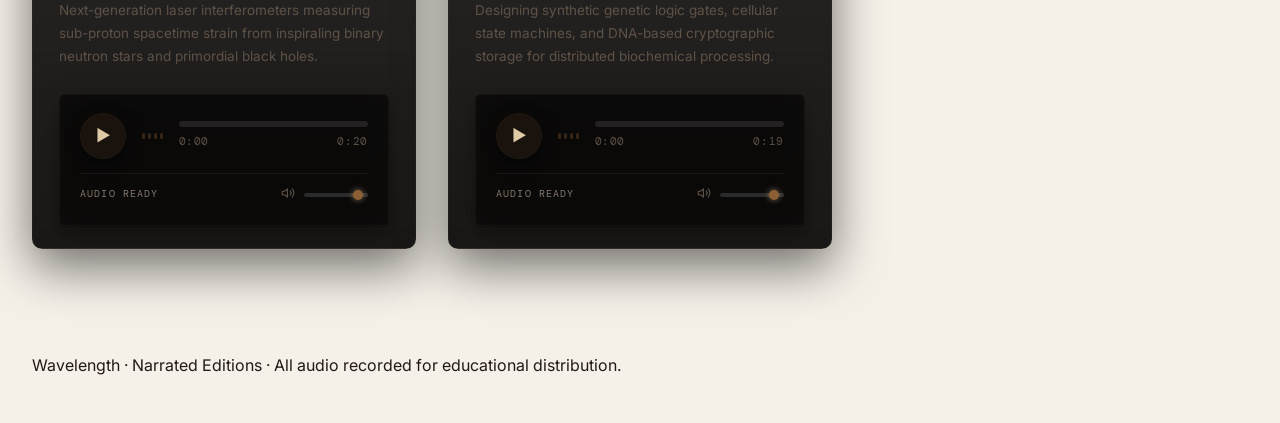
==== commit e9573825: "Redesign landing page with art-directed contemporary editorial atelier system" ====
--- a/audiobooks.html
+++ b/audiobooks.html
@@ -18,11 +18,6 @@
 </head>
 
 <body>
-  <!-- Cinematic Ambient Layers -->
-  <div class="cinematic-vignette" aria-hidden="true"></div>
-  <canvas id="stardustCanvas" class="cinematic-dust-canvas" aria-hidden="true"></canvas>
-  <div id="cursorGlow" class="cursor-glow" aria-hidden="true"></div>
-
   <div class="page-container">
     <!-- Header with Back Link -->
     <header class="site-header" role="banner">
--- a/css/styles.css
+++ b/css/styles.css
@@ -1,57 +1,77 @@
 /* ==========================================================================
-   WAVELENGTH — EDITION 47 CINEMATIC DESIGN SYSTEM
-   Editorial Dark Luxury · Monochrome to Chromatic Shift
-   Inspired by Cinematic Film Lighting, Golden Ambient Glow, & Tactile 3D Depth
+   WAVELENGTH — EDITION 47 EDITORIAL DESIGN SYSTEM
+   Contemporary Print & Digital Companion Atelier
+   Palette: Warm Beige · Deep Espresso Brown · Restrained Off-White · Burnished Bronze
+   Strict Negative Rules: No Blue/Purple Gradients, No Gimmick Canvas Dust, No Cursor Glows
    ========================================================================== */
 
 :root {
-  /* Core Cinematic Palette */
-  --bg: #070707;
-  --bg-deep: #040404;
-  --bg-soft: #0c0b0a;
-  --surface: #121110;
-  --surface-elevated: #181715;
-  --surface-hover: #1e1d1a;
-  --surface-glass: rgba(18, 17, 16, 0.72);
-
-  /* Gold & Warm Metallic Accents */
-  --gold: #d4b896;
-  --gold-light: #f5dfc2;
-  --gold-dark: #9e7f58;
-  --gold-glow: rgba(212, 184, 150, 0.2);
-  --gold-glow-subtle: rgba(212, 184, 150, 0.08);
-  --gold-rgb: 212, 184, 150;
-
-  /* Borders & Hairlines */
-  --border: rgba(212, 184, 150, 0.13);
-  --border-strong: rgba(212, 184, 150, 0.28);
-  --border-hover: rgba(212, 184, 150, 0.65);
-  --border-glow: rgba(212, 184, 150, 0.85);
-
-  /* Typography Colors */
-  --text: #f6f3eb;
-  --text-muted: #a49e92;
-  --text-dim: #635f56;
-
-  /* Chromatic VFX Spectrum */
-  --chroma-cyan: #67e8f9;
-  --chroma-blue: #60a5fa;
-  --chroma-purple: #c084fc;
-  --chroma-amber: #f59e0b;
-
-  /* Geometry & Physics */
-  --radius-sm: 8px;
-  --radius-md: 14px;
-  --radius-lg: 24px;
+  /* Primary Warm Beige Palette */
+  --bg: #f5f0e8;
+  --bg-warm: #ede6d9;
+  --bg-tint: #f0eae0;
+  --bg-darker: #e4dcce;
+
+  /* Surfaces & Paper Sheets */
+  --surface: #ffffff;
+  --surface-paper: #faf7f2;
+  --surface-elevated: #fcfbf9;
+  --surface-muted: #f2ebe0;
+  --surface-plate: #f6f1e8;
+
+  /* Deep Brown & Espresso Typography */
+  --text: #211915;
+  --text-primary: #211915;
+  --text-secondary: #3d3128;
+  --text-muted: #5e5248;
+  --text-dim: #887a6e;
+  --text-light: #ab9f93;
+
+  /* Burnished Bronze & Warm Amber Accents (Zero Blue / Purple) */
+  --accent: #8b5e34;
+  --accent-hover: #6e4622;
+  --accent-dark: #543315;
+  --accent-light: #dfcaa7;
+  --accent-subtle: rgba(139, 94, 52, 0.09);
+  --accent-tint: #f4ece1;
+  --accent-warm: #ad783d;
+
+  /* Legacy & Sub-Page Harmonization Variables */
+  --gold: #8b5e34;
+  --gold-light: #dfcaa7;
+  --gold-dark: #543315;
+  --gold-glow: rgba(139, 94, 52, 0.12);
+  --gold-glow-subtle: rgba(139, 94, 52, 0.04);
+  --surface-glass: rgba(255, 255, 255, 0.9);
+  --surface-hover: #f5efe6;
+
+  /* Editorial Hairlines & Borders */
+  --border: rgba(60, 45, 35, 0.12);
+  --border-strong: rgba(60, 45, 35, 0.22);
+  --border-subtle: rgba(60, 45, 35, 0.07);
+  --border-focus: #8b5e34;
+
+  /* Restrained Architectural Corner Radii */
+  --radius-xs: 2px;
+  --radius-sm: 4px;
+  --radius-md: 6px;
+  --radius-lg: 10px;
   --radius-full: 9999px;
-  --transition-fast: 0.2s cubic-bezier(0.16, 1, 0.3, 1);
-  --transition-smooth: 0.4s cubic-bezier(0.16, 1, 0.3, 1);
-  --transition-cinematic: 0.65s cubic-bezier(0.22, 1, 0.36, 1);
-  --container-max: 1240px;
+
+  /* Tactile Physical Paper Dropshadows */
+  --shadow-subtle: 0 1px 2px rgba(33, 25, 21, 0.04), 0 4px 12px rgba(33, 25, 21, 0.03);
+  --shadow-card: 0 2px 4px rgba(33, 25, 21, 0.03), 0 10px 24px -6px rgba(33, 25, 21, 0.06);
+  --shadow-hover: 0 4px 8px rgba(33, 25, 21, 0.04), 0 16px 32px -8px rgba(33, 25, 21, 0.1);
+  --shadow-plate: 0 4px 20px rgba(33, 25, 21, 0.08);
+
+  /* Physics & Durations */
+  --transition-fast: 0.15s cubic-bezier(0.16, 1, 0.3, 1);
+  --transition-smooth: 0.28s cubic-bezier(0.16, 1, 0.3, 1);
+  --container-max: 1220px;
 }
 
 /* ==========================================================================
-   RESET & FOUNDATION
+   RESET & FOUNDATIONS
    ========================================================================== */
 
 *,
@@ -64,7 +84,7 @@
 }
 
 html {
-  background: var(--bg-deep);
+  background-color: var(--bg);
   color: var(--text);
   font-family: "Inter", -apple-system, BlinkMacSystemFont, "Segoe UI", Roboto, sans-serif;
   font-size: 16px;
@@ -78,60 +98,20 @@
 body {
   min-height: 100vh;
   overflow-x: hidden;
+  background-color: var(--bg);
+  color: var(--text);
   position: relative;
-  background:
-    radial-gradient(ellipse 90% 60% at 50% -10%, rgba(212, 184, 150, 0.12), transparent 75%),
-    radial-gradient(circle at 85% 20%, rgba(96, 165, 250, 0.06), transparent 35rem),
-    radial-gradient(circle at 10% 80%, rgba(192, 132, 252, 0.05), transparent 30rem),
-    var(--bg);
-}
-
-/* Film Grain Texture Overlay */
+}
+
+/* Subtle, authentic tactile paper texture effect using SVG fractal noise */
 body::before {
   content: "";
   position: fixed;
   inset: 0;
-  z-index: 999;
+  z-index: 1;
   pointer-events: none;
-  opacity: 0.065;
-  background-image: url("data:image/svg+xml,%3Csvg viewBox='0 0 200 200' xmlns='http://www.w3.org/2000/svg'%3E%3Cfilter id='noise'%3E%3CfeTurbulence type='fractalNoise' baseFrequency='.75' numOctaves='3' stitchTiles='stitch'/%3E%3C/filter%3E%3Crect width='100%25' height='100%25' filter='url(%23noise)'/%3E%3C/svg%3E");
-}
-
-/* Cinematic Atmospheric Vignette */
-.cinematic-vignette {
-  position: fixed;
-  inset: 0;
-  pointer-events: none;
-  z-index: 1;
-  background: radial-gradient(circle at 50% 45%, transparent 45%, rgba(4, 4, 3, 0.72) 95%);
-}
-
-/* Canvas for Floating Golden Ambient Dust / Stardust */
-.cinematic-dust-canvas {
-  position: fixed;
-  inset: 0;
-  width: 100%;
-  height: 100%;
-  pointer-events: none;
-  z-index: 2;
-}
-
-/* Dynamic Interactive Cursor Glow Aura */
-.cursor-glow {
-  position: fixed;
-  width: 420px;
-  height: 420px;
-  border-radius: 50%;
-  pointer-events: none;
-  z-index: 3;
-  transform: translate(-50%, -50%);
-  background: radial-gradient(circle, rgba(212, 184, 150, 0.09) 0%, transparent 68%);
-  transition: opacity 0.4s ease;
-  opacity: 0;
-}
-
-.cursor-glow.active {
-  opacity: 1;
+  opacity: 0.032;
+  background-image: url("data:image/svg+xml,%3Csvg viewBox='0 0 200 200' xmlns='http://www.w3.org/2000/svg'%3E%3Cfilter id='noise'%3E%3CfeTurbulence type='fractalNoise' baseFrequency='.85' numOctaves='3' stitchTiles='stitch'/%3E%3C/filter%3E%3Crect width='100%25' height='100%25' filter='url(%23noise)'/%3E%3C/svg%3E");
 }
 
 /* Typography Classes */
@@ -143,14 +123,48 @@
   font-family: "DM Mono", monospace;
 }
 
-/* Glowing Headline Accent */
+/* Disable obsolete gimmick ambient layers across all pages */
+.cinematic-vignette,
+.cinematic-dust-canvas,
+.cursor-glow {
+  display: none !important;
+}
+
 .gold-glow-text {
-  text-shadow: 0 0 35px rgba(212, 184, 150, 0.45), 0 0 75px rgba(212, 184, 150, 0.2);
-}
-
-/* Accessibility Focus Ring */
+  text-shadow: none !important;
+}
+
+/* Sub-page header compatibility */
+.brand-wrap {
+  display: inline-flex;
+  align-items: center;
+  gap: 16px;
+}
+
+.edition-meta {
+  font-family: "DM Mono", monospace;
+  font-size: 10.5px;
+  letter-spacing: 0.12em;
+  text-transform: uppercase;
+  color: var(--text-muted);
+  text-align: right;
+  line-height: 1.55;
+}
+
+.hero-eyebrow {
+  display: inline-flex;
+  align-items: center;
+  gap: 12px;
+  font-family: "DM Mono", monospace;
+  font-size: 10.5px;
+  letter-spacing: 0.24em;
+  text-transform: uppercase;
+  color: var(--accent);
+}
+
+/* Focus State for Accessibility */
 :focus-visible {
-  outline: 2px solid var(--gold);
+  outline: 2px solid var(--accent);
   outline-offset: 3px;
 }
 
@@ -165,9 +179,6 @@
   color: inherit;
   font: inherit;
   cursor: pointer;
-  display: inline-flex;
-  align-items: center;
-  justify-content: center;
 }
 
 /* ==========================================================================
@@ -175,565 +186,457 @@
    ========================================================================== */
 
 .page-container {
-  width: min(var(--container-max), calc(100% - 56px));
+  width: min(var(--container-max), calc(100% - 64px));
   min-height: 100vh;
   margin: 0 auto;
   display: flex;
   flex-direction: column;
   position: relative;
-  z-index: 10;
-}
-
-/* Site Header */
+  z-index: 2;
+}
+
+/* ==========================================================================
+   MASTHEAD HEADER
+   ========================================================================== */
+
 header.site-header {
-  min-height: 98px;
+  border-bottom: 1px solid var(--border);
+  padding: 22px 0 20px;
+  position: relative;
+}
+
+.header-inner {
   display: flex;
   align-items: center;
   justify-content: space-between;
   gap: 24px;
-  border-bottom: 1px solid var(--border);
-  padding: 14px 0;
-}
-
-.brand-wrap {
+}
+
+.brand-lockup {
+  display: flex;
+  align-items: center;
+  gap: 16px;
+  flex-wrap: wrap;
+}
+
+.brand-link {
   display: inline-flex;
   align-items: center;
-  gap: 16px;
 }
 
 .brand-logo-img {
-  height: 42px;
+  height: 38px;
   width: auto;
-  max-width: min(270px, 52vw);
+  max-width: min(240px, 48vw);
   display: block;
   object-fit: contain;
   object-position: left center;
-  transition: transform var(--transition-fast);
-}
-
-.brand-wrap:hover .brand-logo-img {
-  transform: scale(1.02);
-}
-
-.brand-badge {
-  font-family: "DM Mono", monospace;
+  transition: opacity var(--transition-fast);
+}
+
+.brand-link:hover .brand-logo-img {
+  opacity: 0.85;
+}
+
+.edition-specifier {
+  display: inline-flex;
+  align-items: center;
+  gap: 8px;
+  font-family: "DM Mono", monospace;
+  font-size: 10px;
+  letter-spacing: 0.12em;
+  text-transform: uppercase;
+  color: var(--text-muted);
+}
+
+.specifier-badge {
+  padding: 3px 9px;
+  background: var(--surface-muted);
+  border: 1px solid var(--border-strong);
+  border-radius: var(--radius-xs);
+  color: var(--accent);
+  font-weight: 500;
+}
+
+.specifier-separator {
+  color: var(--border-strong);
+}
+
+.specifier-note {
+  font-size: 10px;
+  color: var(--text-dim);
+}
+
+/* Masthead Navigation */
+.masthead-nav {
+  display: inline-flex;
+  align-items: center;
+  gap: 8px;
+}
+
+.masthead-nav-link {
+  display: inline-flex;
+  align-items: center;
+  gap: 6px;
+  padding: 6px 14px;
+  border-radius: var(--radius-xs);
+  border: 1px solid transparent;
+  font-family: "DM Mono", monospace;
+  font-size: 11px;
+  letter-spacing: 0.08em;
+  text-transform: uppercase;
+  color: var(--text-secondary);
+  transition: all var(--transition-fast);
+}
+
+.masthead-nav-link:hover {
+  background: var(--surface-paper);
+  border-color: var(--border);
+  color: var(--accent);
+}
+
+.nav-count-badge {
+  display: inline-block;
+  font-size: 9.5px;
+  padding: 1px 6px;
+  border-radius: var(--radius-full);
+  background: var(--accent-subtle);
+  color: var(--accent);
+  font-weight: 500;
+}
+
+.nav-tag-badge {
+  display: inline-block;
   font-size: 9px;
-  letter-spacing: 0.18em;
-  text-transform: uppercase;
-  color: var(--gold);
-  border: 1px solid var(--border-strong);
-  border-radius: var(--radius-full);
-  padding: 4px 12px;
-  background: rgba(212, 184, 150, 0.06);
-  backdrop-filter: blur(8px);
-}
-
-.edition-meta {
-  font-family: "DM Mono", monospace;
-  font-size: 10.5px;
-  letter-spacing: 0.12em;
-  text-transform: uppercase;
-  color: var(--text-muted);
-  text-align: right;
-  line-height: 1.55;
-}
-
-/* Back Navigation Pill */
+  padding: 1px 5px;
+  border-radius: var(--radius-xs);
+  background: var(--text);
+  color: var(--bg);
+  font-weight: 500;
+}
+
+/* Shared Back Pill for Sub-Pages */
 .nav-back-pill {
   display: inline-flex;
   align-items: center;
-  gap: 9px;
-  padding: 8px 18px;
+  gap: 8px;
+  padding: 7px 16px;
   border: 1px solid var(--border-strong);
-  border-radius: var(--radius-full);
-  background: var(--surface-glass);
-  color: var(--gold-light);
+  border-radius: var(--radius-xs);
+  background: var(--surface);
+  color: var(--text);
+  font-family: "DM Mono", monospace;
+  font-size: 11px;
+  letter-spacing: 0.08em;
+  text-transform: uppercase;
+  box-shadow: var(--shadow-subtle);
+  transition: all var(--transition-fast);
+}
+
+.nav-back-pill:hover {
+  background: var(--accent-tint);
+  border-color: var(--accent);
+  color: var(--accent-dark);
+}
+
+/* ==========================================================================
+   HERO SECTION: ASYMMETRIC EDITORIAL GRID
+   ========================================================================== */
+
+.hero-section {
+  padding: 60px 0 68px;
+  border-bottom: 1px solid var(--border);
+}
+
+.hero-editorial-grid {
+  display: grid;
+  grid-template-columns: minmax(0, 1.25fr) minmax(360px, 0.95fr);
+  gap: 56px;
+  align-items: start;
+}
+
+/* Column A: Editorial Voice & Intentional Direction */
+.hero-text-column {
+  display: flex;
+  flex-direction: column;
+}
+
+.hero-kicker {
+  display: flex;
+  align-items: center;
+  gap: 10px;
+  font-family: "DM Mono", monospace;
+  font-size: 11px;
+  letter-spacing: 0.16em;
+  text-transform: uppercase;
+  color: var(--accent);
+  margin-bottom: 20px;
+}
+
+.kicker-index {
+  font-weight: 500;
+}
+
+.kicker-dash {
+  color: var(--border-strong);
+}
+
+.kicker-theme {
+  color: var(--text-muted);
+}
+
+.hero-title {
+  font-family: "Playfair Display", Georgia, serif;
+  font-size: clamp(2.8rem, 4.4vw, 4.2rem);
+  font-weight: 500;
+  line-height: 1.06;
+  letter-spacing: -0.035em;
+  color: var(--text-primary);
+  margin-bottom: 22px;
+  max-width: 620px;
+}
+
+.hero-title em {
+  font-style: italic;
+  color: var(--accent);
+  font-weight: 500;
+}
+
+.hero-lede {
+  font-size: clamp(1.02rem, 1.35vw, 1.15rem);
+  font-weight: 400;
+  line-height: 1.75;
+  color: var(--text-muted);
+  margin-bottom: 36px;
+  max-width: 580px;
+}
+
+/* Hero Action Group: Dual Direction Cards */
+.hero-action-group {
+  display: grid;
+  grid-template-columns: repeat(2, minmax(0, 1fr));
+  gap: 18px;
+  margin-bottom: 30px;
+}
+
+.primary-action-card {
+  display: flex;
+  flex-direction: column;
+  justify-content: space-between;
+  padding: 24px 22px;
+  background: var(--surface);
+  border: 1px solid var(--border-strong);
+  border-radius: var(--radius-sm);
+  box-shadow: var(--shadow-card);
+  text-decoration: none;
+  min-height: 200px;
+  transition:
+    transform var(--transition-fast),
+    box-shadow var(--transition-fast),
+    border-color var(--transition-fast);
+}
+
+.primary-action-card:hover {
+  transform: translateY(-3px);
+  box-shadow: var(--shadow-hover);
+  border-color: var(--accent);
+}
+
+.action-card-header {
+  display: flex;
+  align-items: center;
+  justify-content: space-between;
+  margin-bottom: 14px;
+}
+
+.action-num {
+  font-family: "DM Mono", monospace;
+  font-size: 11px;
+  font-weight: 500;
+  letter-spacing: 0.14em;
+  color: var(--accent);
+}
+
+.action-tag {
+  font-family: "DM Mono", monospace;
+  font-size: 9.5px;
+  letter-spacing: 0.1em;
+  text-transform: uppercase;
+  color: var(--text-dim);
+}
+
+.action-title {
+  font-family: "Playfair Display", Georgia, serif;
+  font-size: 1.35rem;
+  font-weight: 600;
+  line-height: 1.2;
+  color: var(--text-primary);
+  margin-bottom: 8px;
+}
+
+.action-desc {
+  font-size: 12.5px;
+  color: var(--text-muted);
+  line-height: 1.55;
+  margin-bottom: 18px;
+}
+
+.action-card-footer {
+  display: flex;
+  align-items: center;
+  justify-content: space-between;
+  padding-top: 14px;
+  border-top: 1px solid var(--border-subtle);
   font-family: "DM Mono", monospace;
   font-size: 11px;
   letter-spacing: 0.1em;
   text-transform: uppercase;
-  backdrop-filter: blur(14px);
-  box-shadow: 0 4px 20px rgba(0, 0, 0, 0.4);
-  transition: all var(--transition-fast);
-}
-
-.nav-back-pill:hover {
-  border-color: var(--gold);
-  background: var(--surface-hover);
-  transform: translateX(-4px);
-  color: #fff;
-  box-shadow: 0 6px 24px rgba(212, 184, 150, 0.2);
-}
-
-.nav-back-pill span.arrow {
-  font-size: 14px;
+  color: var(--text-secondary);
+  font-weight: 500;
+  transition: color var(--transition-fast);
+}
+
+.primary-action-card:hover .action-card-footer {
+  color: var(--accent);
+}
+
+.action-arrow {
   transition: transform var(--transition-fast);
 }
 
-.nav-back-pill:hover span.arrow {
-  transform: translateX(-3px);
+.primary-action-card:hover .action-arrow {
+  transform: translateX(4px);
+}
+
+/* Print Reader Companion Note */
+.print-companion-note {
+  display: flex;
+  align-items: flex-start;
+  gap: 12px;
+  padding: 14px 18px;
+  background: var(--surface-muted);
+  border-left: 3px solid var(--accent);
+  border-radius: 0 var(--radius-xs) var(--radius-xs) 0;
+  font-size: 13px;
+  line-height: 1.6;
+  color: var(--text-muted);
+}
+
+.note-bullet {
+  width: 6px;
+  height: 6px;
+  border-radius: 50%;
+  background: var(--accent);
+  margin-top: 7px;
+  flex-shrink: 0;
+}
+
+.print-companion-note strong {
+  color: var(--text-primary);
+  font-weight: 600;
+}
+
+.print-companion-note em {
+  font-style: normal;
+  color: var(--accent-dark);
+  font-weight: 500;
 }
 
 /* ==========================================================================
-   CINEMATIC HERO SECTION
+   COLUMN B: THE PHYSICAL PRINT SPECIMEN (INTERACTIVE SLIDER)
    ========================================================================== */
 
-main.landing-main {
-  flex: 1;
-  padding: 68px 0 56px;
+.hero-specimen-column {
+  position: relative;
+}
+
+.specimen-frame {
+  background: var(--surface);
+  border: 1px solid var(--border-strong);
+  border-radius: var(--radius-sm);
+  padding: 24px;
+  box-shadow: var(--shadow-card);
+}
+
+.specimen-masthead {
+  display: flex;
+  align-items: center;
+  justify-content: space-between;
+  padding-bottom: 16px;
+  border-bottom: 1px solid var(--border);
+  margin-bottom: 18px;
+}
+
+.specimen-label-group {
   display: flex;
   flex-direction: column;
-  justify-content: center;
-}
-
-.hero-eyebrow-container {
-  display: flex;
-  align-items: center;
-  gap: 14px;
-  margin-bottom: 24px;
-}
-
-.hero-eyebrow {
-  display: inline-flex;
-  align-items: center;
-  gap: 12px;
-  font-family: "DM Mono", monospace;
-  font-size: 10.5px;
-  letter-spacing: 0.24em;
-  text-transform: uppercase;
-  color: var(--gold);
-}
-
-.hero-eyebrow::before {
-  content: "";
-  width: 38px;
-  height: 1px;
-  background: var(--gold);
-}
-
-.hero-diamond-flourish {
-  width: 5px;
-  height: 5px;
-  background: var(--gold);
-  transform: rotate(45deg);
-  box-shadow: 0 0 10px var(--gold);
-}
-
-/* Grand Hero Title */
-.hero-heading {
-  font-family: "Playfair Display", Georgia, serif;
-  font-size: clamp(3.4rem, 8vw, 6.8rem);
-  font-weight: 500;
-  line-height: 0.96;
-  letter-spacing: -0.045em;
-  margin-bottom: 28px;
-  max-width: 980px;
-}
-
-.hero-heading em {
-  font-style: italic;
-  color: var(--gold);
-  position: relative;
-  display: inline-block;
-}
-
-.hero-heading em::after {
-  content: "";
-  position: absolute;
-  left: 0;
-  right: 0;
-  bottom: 8px;
-  height: 2px;
-  background: linear-gradient(90deg, transparent, var(--gold), transparent);
-  opacity: 0.6;
-}
-
-/* Narrative Grid */
-.hero-narrative {
-  display: grid;
-  grid-template-columns: minmax(0, 1.25fr) minmax(300px, 0.75fr);
-  gap: 52px;
-  align-items: start;
-  margin-bottom: 64px;
-}
-
-.hero-intro {
-  font-size: clamp(1.05rem, 1.45vw, 1.22rem);
-  color: var(--text-muted);
-  font-weight: 300;
-  line-height: 1.85;
-  max-width: 680px;
-}
-
-.hero-intro strong {
-  color: var(--text);
-  font-weight: 500;
-}
-
-.hero-print-context {
-  background: rgba(18, 17, 15, 0.65);
-  border: 1px solid var(--border-strong);
-  border-radius: var(--radius-md);
-  padding: 22px 26px;
-  backdrop-filter: blur(14px);
-  box-shadow: 0 16px 40px rgba(0, 0, 0, 0.45);
-  position: relative;
-  overflow: hidden;
-}
-
-.hero-print-context::before {
-  content: "";
-  position: absolute;
-  top: 0;
-  left: 0;
-  right: 0;
-  height: 1px;
-  background: linear-gradient(90deg, transparent, var(--gold), transparent);
-}
-
-.hero-print-context p {
-  font-size: 13px;
-  color: var(--text-muted);
-  line-height: 1.7;
-}
-
-.hero-print-context .tag {
-  display: inline-flex;
-  align-items: center;
-  gap: 6px;
+  gap: 2px;
+}
+
+.specimen-roman {
   font-family: "DM Mono", monospace;
   font-size: 9.5px;
   letter-spacing: 0.16em;
   text-transform: uppercase;
-  color: var(--gold);
-  margin-bottom: 8px;
-}
-
-/* ==========================================================================
-   PRIMARY DUAL-NAVIGATION PORTAL CARDS (AUDIOBOOKS vs VFX)
-   Interactive 3D Tilt, Ambient Glow & Cursor Spotlight
-   ========================================================================== */
-
-.portal-grid {
-  display: grid;
-  grid-template-columns: repeat(2, minmax(0, 1fr));
-  gap: 30px;
-  margin-bottom: 56px;
-}
-
-.portal-card {
+  color: var(--accent);
+  font-weight: 500;
+}
+
+.specimen-title {
+  font-family: "Playfair Display", Georgia, serif;
+  font-size: 1.05rem;
+  font-weight: 600;
+  color: var(--text-primary);
+}
+
+.specimen-status {
+  font-family: "DM Mono", monospace;
+  font-size: 9px;
+  letter-spacing: 0.12em;
+  text-transform: uppercase;
+  color: var(--text-dim);
+  padding: 3px 8px;
+  background: var(--surface-muted);
+  border-radius: var(--radius-xs);
+  border: 1px solid var(--border);
+}
+
+/* Interactive Viewer (1:1 Aspect Ratio) */
+.specimen-viewer {
   position: relative;
-  border-radius: var(--radius-lg);
+  aspect-ratio: 1 / 1;
+  width: 100%;
   border: 1px solid var(--border-strong);
-  background: linear-gradient(175deg, rgba(24, 22, 19, 0.82) 0%, rgba(14, 13, 11, 0.92) 100%);
-  padding: 42px 40px;
+  border-radius: var(--radius-xs);
   overflow: hidden;
-  display: flex;
-  flex-direction: column;
-  justify-content: space-between;
-  min-height: 420px;
-  backdrop-filter: blur(18px);
-  box-shadow: 0 20px 60px rgba(0, 0, 0, 0.6);
-  transform-style: preserve-3d;
-  transition:
-    transform var(--transition-smooth),
-    border-color var(--transition-smooth),
-    box-shadow var(--transition-smooth);
-}
-
-/* Dynamic Radial Cursor Spotlight Inside Card */
-.portal-card::before {
-  content: "";
-  position: absolute;
-  inset: -1px;
-  border-radius: inherit;
-  background: radial-gradient(
-    650px circle at var(--mouse-x, 50%) var(--mouse-y, 50%),
-    rgba(212, 184, 150, 0.12),
-    transparent 60%
-  );
-  opacity: 0;
-  transition: opacity 0.4s ease;
-  pointer-events: none;
-  z-index: 1;
-}
-
-.portal-card:hover::before {
-  opacity: 1;
-}
-
-.portal-card:hover {
-  transform: translateY(-8px);
-  border-color: var(--border-hover);
-}
-
-/* Card 1: Audiobooks (Golden Glow & Sound Waveforms) */
-.portal-card.card-audio:hover {
-  box-shadow: 0 28px 75px rgba(212, 184, 150, 0.1), 0 0 0 1px rgba(212, 184, 150, 0.4);
-}
-
-/* Card 2: VFX / AR (Prismatic Chromatic Aura) */
-.portal-card.card-vfx:hover {
-  box-shadow: 0 28px 75px rgba(96, 165, 250, 0.12), 0 0 0 1px rgba(96, 165, 250, 0.45);
-}
-
-/* Card Header */
-.card-header-row {
-  display: flex;
-  align-items: center;
-  justify-content: space-between;
-  margin-bottom: 26px;
-  position: relative;
-  z-index: 2;
-}
-
-.card-num-badge {
-  font-family: "DM Mono", monospace;
-  font-size: 11px;
-  letter-spacing: 0.16em;
-  color: var(--gold);
-}
-
-.card-category-tag {
-  font-family: "DM Mono", monospace;
-  font-size: 9.5px;
-  letter-spacing: 0.12em;
-  text-transform: uppercase;
-  color: var(--text-muted);
-  border: 1px solid var(--border);
-  border-radius: var(--radius-full);
-  padding: 3px 10px;
-  background: rgba(255, 255, 255, 0.02);
-}
-
-/* Card Art Area */
-.card-art-container {
-  height: 96px;
-  display: flex;
-  align-items: center;
-  margin-bottom: 24px;
-  position: relative;
-  z-index: 2;
-}
-
-/* Audio Wave Visualizer Simulation in Card */
-.sound-bars-visualizer {
-  display: flex;
-  align-items: center;
-  gap: 6px;
-  height: 52px;
-}
-
-.sound-bar {
-  width: 4px;
-  height: 14px;
-  border-radius: var(--radius-full);
-  background: var(--gold);
-  opacity: 0.45;
-  transition: all 0.3s ease;
-}
-
-.portal-card.card-audio:hover .sound-bar {
-  opacity: 0.95;
-  animation: barPulse 1.2s ease-in-out infinite alternate;
-}
-
-.portal-card.card-audio:hover .sound-bar:nth-child(1) { animation-delay: 0.1s; height: 36px; }
-.portal-card.card-audio:hover .sound-bar:nth-child(2) { animation-delay: 0.3s; height: 50px; }
-.portal-card.card-audio:hover .sound-bar:nth-child(3) { animation-delay: 0.15s; height: 26px; }
-.portal-card.card-audio:hover .sound-bar:nth-child(4) { animation-delay: 0.45s; height: 42px; }
-.portal-card.card-audio:hover .sound-bar:nth-child(5) { animation-delay: 0.2s; height: 20px; }
-.portal-card.card-audio:hover .sound-bar:nth-child(6) { animation-delay: 0.35s; height: 46px; }
-.portal-card.card-audio:hover .sound-bar:nth-child(7) { animation-delay: 0.05s; height: 30px; }
-
-@keyframes barPulse {
-  0% { transform: scaleY(0.35); }
-  100% { transform: scaleY(1.2); }
-}
-
-/* VFX Prismatic Shifter Ring in Card */
-.vfx-ring-visualizer {
-  position: relative;
-  width: 76px;
-  height: 76px;
-}
-
-.vfx-ring {
-  position: absolute;
-  inset: 0;
-  border-radius: 50%;
-  border: 1.5px solid rgba(212, 184, 150, 0.35);
-  transition: transform 0.6s cubic-bezier(0.16, 1, 0.3, 1), border-color 0.4s ease;
-}
-
-.vfx-ring:nth-child(2) {
-  inset: 12px;
-  border-color: rgba(96, 165, 250, 0.55);
-  transform: rotate(45deg);
-}
-
-.vfx-ring:nth-child(3) {
-  inset: 22px;
-  border-color: rgba(192, 132, 252, 0.75);
-  background: rgba(96, 165, 250, 0.12);
-}
-
-.portal-card.card-vfx:hover .vfx-ring:nth-child(1) {
-  transform: scale(1.15) rotate(90deg);
-  border-color: #60a5fa;
-  box-shadow: 0 0 20px rgba(96, 165, 250, 0.3);
-}
-
-.portal-card.card-vfx:hover .vfx-ring:nth-child(2) {
-  transform: rotate(180deg) scale(0.92);
-  border-color: #c084fc;
-}
-
-/* Card Content & Action Button */
-.portal-card-body {
-  position: relative;
-  z-index: 2;
-}
-
-.portal-card-title {
-  font-family: "Playfair Display", Georgia, serif;
-  font-size: clamp(2.2rem, 3.4vw, 2.85rem);
-  font-weight: 500;
-  line-height: 1.08;
-  letter-spacing: -0.03em;
-  margin-bottom: 14px;
-}
-
-.portal-card-desc {
-  font-size: 14px;
-  color: var(--text-muted);
-  line-height: 1.75;
-  margin-bottom: 30px;
-}
-
-.portal-btn {
-  width: 100%;
-  min-height: 54px;
-  padding: 0 22px;
-  border-radius: var(--radius-sm);
-  border: 1px solid var(--border-strong);
-  background: rgba(255, 255, 255, 0.03);
-  color: var(--text);
-  font-family: "DM Mono", monospace;
-  font-size: 11px;
-  font-weight: 500;
-  letter-spacing: 0.14em;
-  text-transform: uppercase;
-  display: flex;
-  align-items: center;
-  justify-content: space-between;
-  backdrop-filter: blur(8px);
-  transition: all var(--transition-fast);
-}
-
-.portal-btn .arrow-icon {
-  font-size: 19px;
-  transition: transform var(--transition-fast);
-}
-
-.portal-card.card-audio:hover .portal-btn {
-  background: var(--gold);
-  border-color: var(--gold);
-  color: #080706;
-  box-shadow: 0 8px 25px rgba(212, 184, 150, 0.35);
-}
-
-.portal-card.card-vfx:hover .portal-btn {
-  background: linear-gradient(135deg, #60a5fa, #c084fc);
-  border-color: #60a5fa;
-  color: #04060c;
-  box-shadow: 0 8px 25px rgba(96, 165, 250, 0.4);
-}
-
-.portal-card:hover .portal-btn .arrow-icon {
-  transform: translate(4px, -4px);
-}
-
-/* ==========================================================================
-   INTERACTIVE MONOCHROME-TO-COLOUR HERO SHOWCASE
-   ========================================================================== */
-
-.monochrome-shift-banner {
-  border: 1px solid var(--border-strong);
-  border-radius: var(--radius-lg);
-  background: linear-gradient(180deg, rgba(20, 19, 17, 0.85) 0%, rgba(12, 11, 10, 0.95) 100%);
-  padding: 36px 40px;
-  margin-bottom: 56px;
-  display: grid;
-  grid-template-columns: minmax(0, 1.2fr) minmax(320px, 0.9fr);
-  gap: 44px;
-  align-items: center;
-  backdrop-filter: blur(16px);
-  box-shadow: 0 24px 60px rgba(0, 0, 0, 0.55);
-}
-
-.shift-text-side h3 {
-  font-family: "Playfair Display", Georgia, serif;
-  font-size: 2rem;
-  font-weight: 500;
-  letter-spacing: -0.025em;
-  margin-bottom: 14px;
-}
-
-.shift-text-side p {
-  font-size: 13.5px;
-  color: var(--text-muted);
-  line-height: 1.75;
-  margin-bottom: 22px;
-}
-
-.shift-features {
-  display: flex;
-  flex-wrap: wrap;
-  gap: 10px;
-}
-
-.shift-pill {
-  font-family: "DM Mono", monospace;
-  font-size: 9.5px;
-  letter-spacing: 0.1em;
-  text-transform: uppercase;
-  padding: 6px 14px;
-  border-radius: var(--radius-full);
-  border: 1px solid var(--border);
-  color: var(--gold);
-  background: rgba(212, 184, 150, 0.05);
-}
-
-/* Interactive Split Preview */
-.shift-preview-side {
-  position: relative;
-  aspect-ratio: 16 / 10;
-  border-radius: var(--radius-md);
-  overflow: hidden;
-  border: 1px solid var(--border-strong);
-  background: #000;
+  background: #ffffff;
   cursor: ew-resize;
   user-select: none;
-  box-shadow: 0 16px 45px rgba(0, 0, 0, 0.7);
+  box-shadow: inset 0 0 16px rgba(33, 25, 21, 0.05);
+}
+
+.specimen-viewer:focus-visible {
+  outline: 2px solid var(--accent);
+  outline-offset: 2px;
 }
 
 .split-layer {
   position: absolute;
   inset: 0;
-  background-size: cover;
+  background-size: contain;
+  background-repeat: no-repeat;
   background-position: center;
 }
 
 .split-layer-bw {
   background-image: url("../assets/images/bw-print-sample.svg");
-  filter: grayscale(100%) contrast(115%);
+  filter: contrast(105%);
 }
 
 .split-layer-color {
   background-image: url("../assets/images/color-overlay-sample.svg");
   clip-path: polygon(0 0, 50% 0, 50% 100%, 0 100%);
-  transition: clip-path 0.04s ease-out;
+  transition: clip-path 0.03s linear;
 }
 
 .split-divider-line {
@@ -742,9 +645,9 @@
   bottom: 0;
   left: 50%;
   width: 2px;
-  background: #fff;
-  box-shadow: 0 0 14px rgba(255, 255, 255, 0.9), 0 0 25px var(--gold);
+  background: var(--text-primary);
   pointer-events: none;
+  box-shadow: 0 0 8px rgba(33, 25, 21, 0.25);
 }
 
 .split-handle-badge {
@@ -752,18 +655,477 @@
   top: 50%;
   left: 50%;
   transform: translate(-50%, -50%);
-  background: rgba(14, 13, 11, 0.95);
-  border: 1.5px solid var(--gold);
+  background: var(--text-primary);
+  color: var(--bg);
+  border: 1px solid var(--accent-light);
   border-radius: var(--radius-full);
-  padding: 5px 13px;
-  color: var(--gold-light);
+  padding: 5px 12px;
   font-family: "DM Mono", monospace;
   font-size: 9px;
   letter-spacing: 0.12em;
   text-transform: uppercase;
   pointer-events: none;
   white-space: nowrap;
-  box-shadow: 0 4px 18px rgba(0, 0, 0, 0.8);
+  box-shadow: 0 3px 10px rgba(33, 25, 21, 0.35);
+  font-weight: 500;
+}
+
+/* Specimen Explanatory Caption */
+.specimen-caption {
+  margin-top: 18px;
+  padding-top: 14px;
+  border-top: 1px solid var(--border);
+  display: flex;
+  flex-direction: column;
+  gap: 8px;
+}
+
+.caption-row {
+  display: flex;
+  align-items: baseline;
+  gap: 12px;
+  font-size: 12px;
+  line-height: 1.5;
+}
+
+.caption-tag {
+  font-family: "DM Mono", monospace;
+  font-size: 9px;
+  letter-spacing: 0.14em;
+  text-transform: uppercase;
+  color: var(--accent);
+  font-weight: 500;
+  min-width: 82px;
+  flex-shrink: 0;
+}
+
+.caption-text {
+  color: var(--text-muted);
+}
+
+/* ==========================================================================
+   SECTION: EDITORIAL PATHWAYS SPREAD
+   ========================================================================== */
+
+.editorial-pathways-section {
+  padding: 72px 0 64px;
+  border-bottom: 1px solid var(--border);
+}
+
+.section-title-wrap {
+  margin-bottom: 48px;
+  max-width: 680px;
+}
+
+.section-kicker {
+  font-family: "DM Mono", monospace;
+  font-size: 10.5px;
+  letter-spacing: 0.18em;
+  text-transform: uppercase;
+  color: var(--accent);
+  margin-bottom: 12px;
+}
+
+.section-heading {
+  font-family: "Playfair Display", Georgia, serif;
+  font-size: clamp(2rem, 3.2vw, 2.75rem);
+  font-weight: 500;
+  line-height: 1.15;
+  letter-spacing: -0.025em;
+  color: var(--text-primary);
+  margin-bottom: 12px;
+}
+
+.section-subheading {
+  font-size: 15px;
+  color: var(--text-muted);
+  line-height: 1.65;
+}
+
+/* Pathway Editorial Row (Asymmetric Spread) */
+.pathway-editorial-row {
+  display: grid;
+  grid-template-columns: minmax(0, 1fr) minmax(360px, 1.35fr);
+  gap: 48px;
+  align-items: start;
+  padding: 44px 0;
+  border-top: 1px solid var(--border);
+}
+
+.pathway-editorial-row:first-of-type {
+  border-top: 2px solid var(--text-primary);
+}
+
+.pathway-lead {
+  display: flex;
+  flex-direction: column;
+}
+
+.pathway-spec {
+  display: flex;
+  align-items: center;
+  gap: 12px;
+  font-family: "DM Mono", monospace;
+  font-size: 10px;
+  letter-spacing: 0.16em;
+  text-transform: uppercase;
+  margin-bottom: 14px;
+}
+
+.pathway-number {
+  color: var(--accent);
+  font-weight: 500;
+}
+
+.pathway-type {
+  color: var(--text-dim);
+}
+
+.pathway-title {
+  font-family: "Playfair Display", Georgia, serif;
+  font-size: 1.95rem;
+  font-weight: 600;
+  line-height: 1.18;
+  letter-spacing: -0.02em;
+  color: var(--text-primary);
+  margin-bottom: 14px;
+}
+
+.pathway-desc {
+  font-size: 14px;
+  color: var(--text-muted);
+  line-height: 1.7;
+  margin-bottom: 22px;
+}
+
+.pathway-attributes {
+  display: flex;
+  flex-wrap: wrap;
+  gap: 8px;
+  margin-bottom: 28px;
+}
+
+.attribute-pill {
+  font-family: "DM Mono", monospace;
+  font-size: 9.5px;
+  letter-spacing: 0.08em;
+  text-transform: uppercase;
+  padding: 4px 10px;
+  background: var(--surface-muted);
+  border: 1px solid var(--border);
+  border-radius: var(--radius-xs);
+  color: var(--text-secondary);
+}
+
+.editorial-btn {
+  display: inline-flex;
+  align-items: center;
+  gap: 10px;
+  padding: 12px 22px;
+  background: var(--text-primary);
+  color: var(--bg);
+  border-radius: var(--radius-xs);
+  font-family: "DM Mono", monospace;
+  font-size: 11px;
+  letter-spacing: 0.12em;
+  text-transform: uppercase;
+  font-weight: 500;
+  width: fit-content;
+  box-shadow: var(--shadow-subtle);
+  transition:
+    background var(--transition-fast),
+    transform var(--transition-fast),
+    box-shadow var(--transition-fast);
+}
+
+.editorial-btn:hover {
+  background: var(--accent);
+  color: #ffffff;
+  transform: translateX(3px);
+  box-shadow: var(--shadow-card);
+}
+
+.editorial-btn svg {
+  transition: transform var(--transition-fast);
+}
+
+.editorial-btn:hover svg {
+  transform: translateX(4px);
+}
+
+/* Pathway Right Panels */
+.pathway-preview-panel {
+  background: var(--surface);
+  border: 1px solid var(--border-strong);
+  border-radius: var(--radius-sm);
+  padding: 28px 30px;
+  box-shadow: var(--shadow-card);
+}
+
+.panel-header {
+  display: flex;
+  align-items: center;
+  justify-content: space-between;
+  padding-bottom: 14px;
+  border-bottom: 1px solid var(--border);
+  margin-bottom: 18px;
+}
+
+.panel-title {
+  font-family: "DM Mono", monospace;
+  font-size: 10.5px;
+  letter-spacing: 0.14em;
+  text-transform: uppercase;
+  color: var(--text-secondary);
+  font-weight: 500;
+}
+
+/* Audio Waveform Simulation */
+.audio-waveform-mini {
+  display: flex;
+  align-items: center;
+  gap: 3px;
+  height: 16px;
+}
+
+.mini-bar {
+  width: 2.5px;
+  height: 8px;
+  background: var(--accent);
+  border-radius: 1px;
+  opacity: 0.6;
+  animation: miniBarPulse 1.4s ease-in-out infinite alternate;
+}
+
+.mini-bar:nth-child(1) { animation-delay: 0.1s; height: 10px; }
+.mini-bar:nth-child(2) { animation-delay: 0.3s; height: 15px; }
+.mini-bar:nth-child(3) { animation-delay: 0.15s; height: 7px; }
+.mini-bar:nth-child(4) { animation-delay: 0.4s; height: 13px; }
+.mini-bar:nth-child(5) { animation-delay: 0.2s; height: 9px; }
+.mini-bar:nth-child(6) { animation-delay: 0.35s; height: 14px; }
+
+@keyframes miniBarPulse {
+  0% { transform: scaleY(0.4); opacity: 0.4; }
+  100% { transform: scaleY(1.1); opacity: 0.95; }
+}
+
+/* Track Listing Preview in Panel */
+.track-listing-preview {
+  list-style: none;
+  display: flex;
+  flex-direction: column;
+}
+
+.track-item {
+  display: flex;
+  align-items: center;
+  gap: 16px;
+  padding: 12px 8px;
+  border-bottom: 1px solid var(--border-subtle);
+  transition: background var(--transition-fast);
+}
+
+.track-item:last-child {
+  border-bottom: none;
+}
+
+.track-item:hover {
+  background: var(--surface-muted);
+}
+
+.track-num {
+  font-family: "DM Mono", monospace;
+  font-size: 11px;
+  color: var(--accent);
+  font-weight: 500;
+  width: 20px;
+}
+
+.track-details {
+  flex: 1;
+  display: flex;
+  flex-direction: column;
+  gap: 2px;
+}
+
+.track-name {
+  font-size: 13.5px;
+  font-weight: 500;
+  color: var(--text-primary);
+  line-height: 1.35;
+}
+
+.track-author {
+  font-size: 11.5px;
+  color: var(--text-muted);
+}
+
+.track-meta {
+  font-family: "DM Mono", monospace;
+  font-size: 10.5px;
+  color: var(--text-dim);
+  white-space: nowrap;
+}
+
+/* VFX Panel & Targets Grid */
+.panel-status-indicator {
+  font-family: "DM Mono", monospace;
+  font-size: 9.5px;
+  letter-spacing: 0.12em;
+  text-transform: uppercase;
+  color: var(--accent);
+  background: var(--accent-subtle);
+  padding: 3px 8px;
+  border-radius: var(--radius-xs);
+  font-weight: 500;
+}
+
+.vfx-targets-grid {
+  display: grid;
+  grid-template-columns: repeat(2, minmax(0, 1fr));
+  gap: 16px;
+}
+
+.target-card {
+  background: var(--surface-paper);
+  border: 1px solid var(--border);
+  border-radius: var(--radius-xs);
+  padding: 18px;
+  display: flex;
+  flex-direction: column;
+  justify-content: space-between;
+  min-height: 175px;
+  transition: border-color var(--transition-fast), background var(--transition-fast);
+}
+
+.target-card:hover {
+  border-color: var(--accent);
+  background: var(--surface);
+}
+
+.target-meta {
+  display: flex;
+  align-items: center;
+  justify-content: space-between;
+  margin-bottom: 10px;
+}
+
+.target-page {
+  font-family: "DM Mono", monospace;
+  font-size: 9px;
+  letter-spacing: 0.1em;
+  text-transform: uppercase;
+  color: var(--text-dim);
+}
+
+.target-id {
+  font-family: "DM Mono", monospace;
+  font-size: 9px;
+  letter-spacing: 0.12em;
+  color: var(--accent);
+  font-weight: 500;
+}
+
+.target-name {
+  font-family: "Playfair Display", Georgia, serif;
+  font-size: 1.15rem;
+  font-weight: 600;
+  line-height: 1.25;
+  color: var(--text-primary);
+  margin-bottom: 8px;
+}
+
+.target-desc {
+  font-size: 12px;
+  color: var(--text-muted);
+  line-height: 1.55;
+  margin-bottom: 14px;
+}
+
+.target-footer {
+  padding-top: 10px;
+  border-top: 1px solid var(--border-subtle);
+}
+
+.target-badge {
+  font-family: "DM Mono", monospace;
+  font-size: 9px;
+  letter-spacing: 0.1em;
+  text-transform: uppercase;
+  color: var(--accent);
+  font-weight: 500;
+}
+
+/* ==========================================================================
+   SECTION: ARCHIVAL COLOPHON
+   ========================================================================== */
+
+.colophon-section {
+  padding: 60px 0 52px;
+  border-bottom: 1px solid var(--border);
+}
+
+.colophon-header {
+  margin-bottom: 32px;
+}
+
+.colophon-kicker {
+  font-family: "DM Mono", monospace;
+  font-size: 10px;
+  letter-spacing: 0.18em;
+  text-transform: uppercase;
+  color: var(--accent);
+}
+
+.colophon-heading {
+  font-family: "Playfair Display", Georgia, serif;
+  font-size: 1.8rem;
+  font-weight: 500;
+  letter-spacing: -0.02em;
+  color: var(--text-primary);
+  margin-top: 4px;
+}
+
+.colophon-grid {
+  display: grid;
+  grid-template-columns: repeat(3, minmax(0, 1fr));
+  gap: 36px;
+}
+
+.colophon-block {
+  display: flex;
+  flex-direction: column;
+  padding-right: 12px;
+  border-right: 1px solid var(--border);
+}
+
+.colophon-block:last-child {
+  border-right: none;
+  padding-right: 0;
+}
+
+.colophon-label {
+  font-family: "DM Mono", monospace;
+  font-size: 11px;
+  letter-spacing: 0.14em;
+  text-transform: uppercase;
+  color: var(--text-primary);
+  font-weight: 500;
+  margin-bottom: 10px;
+}
+
+.colophon-detail {
+  font-size: 13.5px;
+  color: var(--text-muted);
+  line-height: 1.65;
+  margin-bottom: 12px;
+}
+
+.colophon-sub {
+  font-family: "DM Mono", monospace;
+  font-size: 10px;
+  color: var(--text-dim);
+  line-height: 1.5;
 }
 
 /* ==========================================================================
@@ -771,107 +1133,204 @@
    ========================================================================== */
 
 footer.site-footer {
-  border-top: 1px solid var(--border);
-  padding: 32px 0 42px;
+  padding: 36px 0 44px;
   margin-top: auto;
+}
+
+.footer-inner {
   display: flex;
   align-items: center;
   justify-content: space-between;
-  gap: 20px;
+  gap: 24px;
+  padding-bottom: 22px;
+  border-bottom: 1px solid var(--border-subtle);
+  margin-bottom: 18px;
+}
+
+.footer-left {
+  display: flex;
+  flex-direction: column;
+  gap: 4px;
+}
+
+.footer-brand {
+  font-family: "Playfair Display", Georgia, serif;
+  font-size: 1.1rem;
+  font-weight: 600;
+  color: var(--text-primary);
+}
+
+.footer-tagline {
+  font-size: 12.5px;
+  color: var(--text-muted);
+}
+
+.footer-nav {
+  display: flex;
+  align-items: center;
+  gap: 18px;
+}
+
+.footer-link {
+  font-family: "DM Mono", monospace;
+  font-size: 11px;
+  letter-spacing: 0.08em;
+  text-transform: uppercase;
+  color: var(--text-muted);
+  transition: color var(--transition-fast);
+}
+
+.footer-link:hover {
+  color: var(--accent);
+}
+
+.footer-subrow {
+  display: flex;
+  align-items: center;
+  justify-content: space-between;
+}
+
+.footer-copyright {
+  font-family: "DM Mono", monospace;
+  font-size: 10px;
+  letter-spacing: 0.06em;
   color: var(--text-dim);
-  font-family: "DM Mono", monospace;
-  font-size: 10px;
-  letter-spacing: 0.1em;
-  text-transform: uppercase;
-}
-
-.footer-edition-text {
-  max-width: 620px;
-  line-height: 1.65;
-}
-
-.footer-status-pill {
-  display: inline-flex;
-  align-items: center;
-  gap: 9px;
-  white-space: nowrap;
-  color: var(--text-muted);
-  border: 1px solid var(--border);
-  border-radius: var(--radius-full);
-  padding: 5px 14px;
-  background: rgba(255, 255, 255, 0.02);
-}
-
-.status-dot-green {
-  width: 7px;
-  height: 7px;
-  border-radius: 50%;
-  background: #34d399;
-  box-shadow: 0 0 10px rgba(52, 211, 153, 0.9);
+  line-height: 1.5;
 }
 
 /* ==========================================================================
-   RESPONSIVE BREAKPOINTS
+   RESPONSIVE LAYOUT & BREAKPOINTS
+   Checked across 1440px, 768px, and 390px
    ========================================================================== */
 
-@media (max-width: 960px) {
-  .hero-narrative {
+@media (max-width: 1080px) {
+  .hero-editorial-grid {
     grid-template-columns: 1fr;
-    gap: 28px;
-    margin-bottom: 46px;
-  }
-
-  .portal-grid {
+    gap: 44px;
+  }
+
+  .hero-specimen-column {
+    max-width: 580px;
+  }
+
+  .pathway-editorial-row {
     grid-template-columns: 1fr;
-    gap: 22px;
-  }
-
-  .monochrome-shift-banner {
+    gap: 32px;
+  }
+
+  .colophon-grid {
     grid-template-columns: 1fr;
-    padding: 28px;
-  }
-
-  .portal-card {
-    min-height: 350px;
-    padding: 34px 30px;
-  }
-}
-
-@media (max-width: 640px) {
+    gap: 24px;
+  }
+
+  .colophon-block {
+    border-right: none;
+    border-bottom: 1px solid var(--border);
+    padding-bottom: 20px;
+    padding-right: 0;
+  }
+
+  .colophon-block:last-child {
+    border-bottom: none;
+  }
+}
+
+@media (max-width: 768px) {
   .page-container {
-    width: min(calc(100% - 32px), var(--container-max));
+    width: min(calc(100% - 40px), var(--container-max));
+  }
+
+  .header-inner {
+    flex-wrap: wrap;
+    gap: 14px;
+  }
+
+  .hero-section {
+    padding: 42px 0 52px;
+  }
+
+  .hero-action-group {
+    grid-template-columns: 1fr;
+    gap: 14px;
+  }
+
+  .vfx-targets-grid {
+    grid-template-columns: 1fr;
+    gap: 14px;
+  }
+
+  .pathway-preview-panel {
+    padding: 22px 20px;
+  }
+
+  .footer-inner {
+    flex-direction: column;
+    align-items: flex-start;
+    gap: 16px;
+  }
+}
+
+@media (max-width: 480px) {
+  .page-container {
+    width: min(calc(100% - 28px), var(--container-max));
   }
 
   header.site-header {
-    min-height: 80px;
+    padding: 16px 0;
+  }
+
+  .brand-logo-img {
+    height: 32px;
+  }
+
+  .edition-specifier {
+    font-size: 9px;
+  }
+
+  .specifier-note {
+    display: none;
+  }
+
+  .masthead-nav {
+    width: 100%;
+    justify-content: flex-start;
+    gap: 6px;
+  }
+
+  .hero-title {
+    font-size: 2.25rem;
+    line-height: 1.1;
+  }
+
+  .hero-lede {
+    font-size: 0.98rem;
+    line-height: 1.65;
+  }
+
+  .specimen-frame {
+    padding: 16px;
+  }
+
+  .specimen-viewer {
+    aspect-ratio: 1 / 1;
+  }
+
+  .pathway-title {
+    font-size: 1.65rem;
+  }
+
+  .editorial-btn {
+    width: 100%;
+    justify-content: center;
+  }
+
+  .footer-nav {
     flex-wrap: wrap;
     gap: 12px;
   }
-
-  .brand-logo-img {
-    height: 34px;
-  }
-
-  .edition-meta {
-    font-size: 9px;
-  }
-
-  main.landing-main {
-    padding: 44px 0 34px;
-  }
-
-  .hero-heading {
-    font-size: clamp(2.9rem, 13vw, 4.4rem);
-  }
-
-  footer.site-footer {
-    flex-direction: column;
-    align-items: flex-start;
-    gap: 14px;
-  }
-}
-
-/* Respect Reduced Motion */
+}
+
+/* Reduced Motion Preference */
 @media (prefers-reduced-motion: reduce) {
   *,
   *::before,
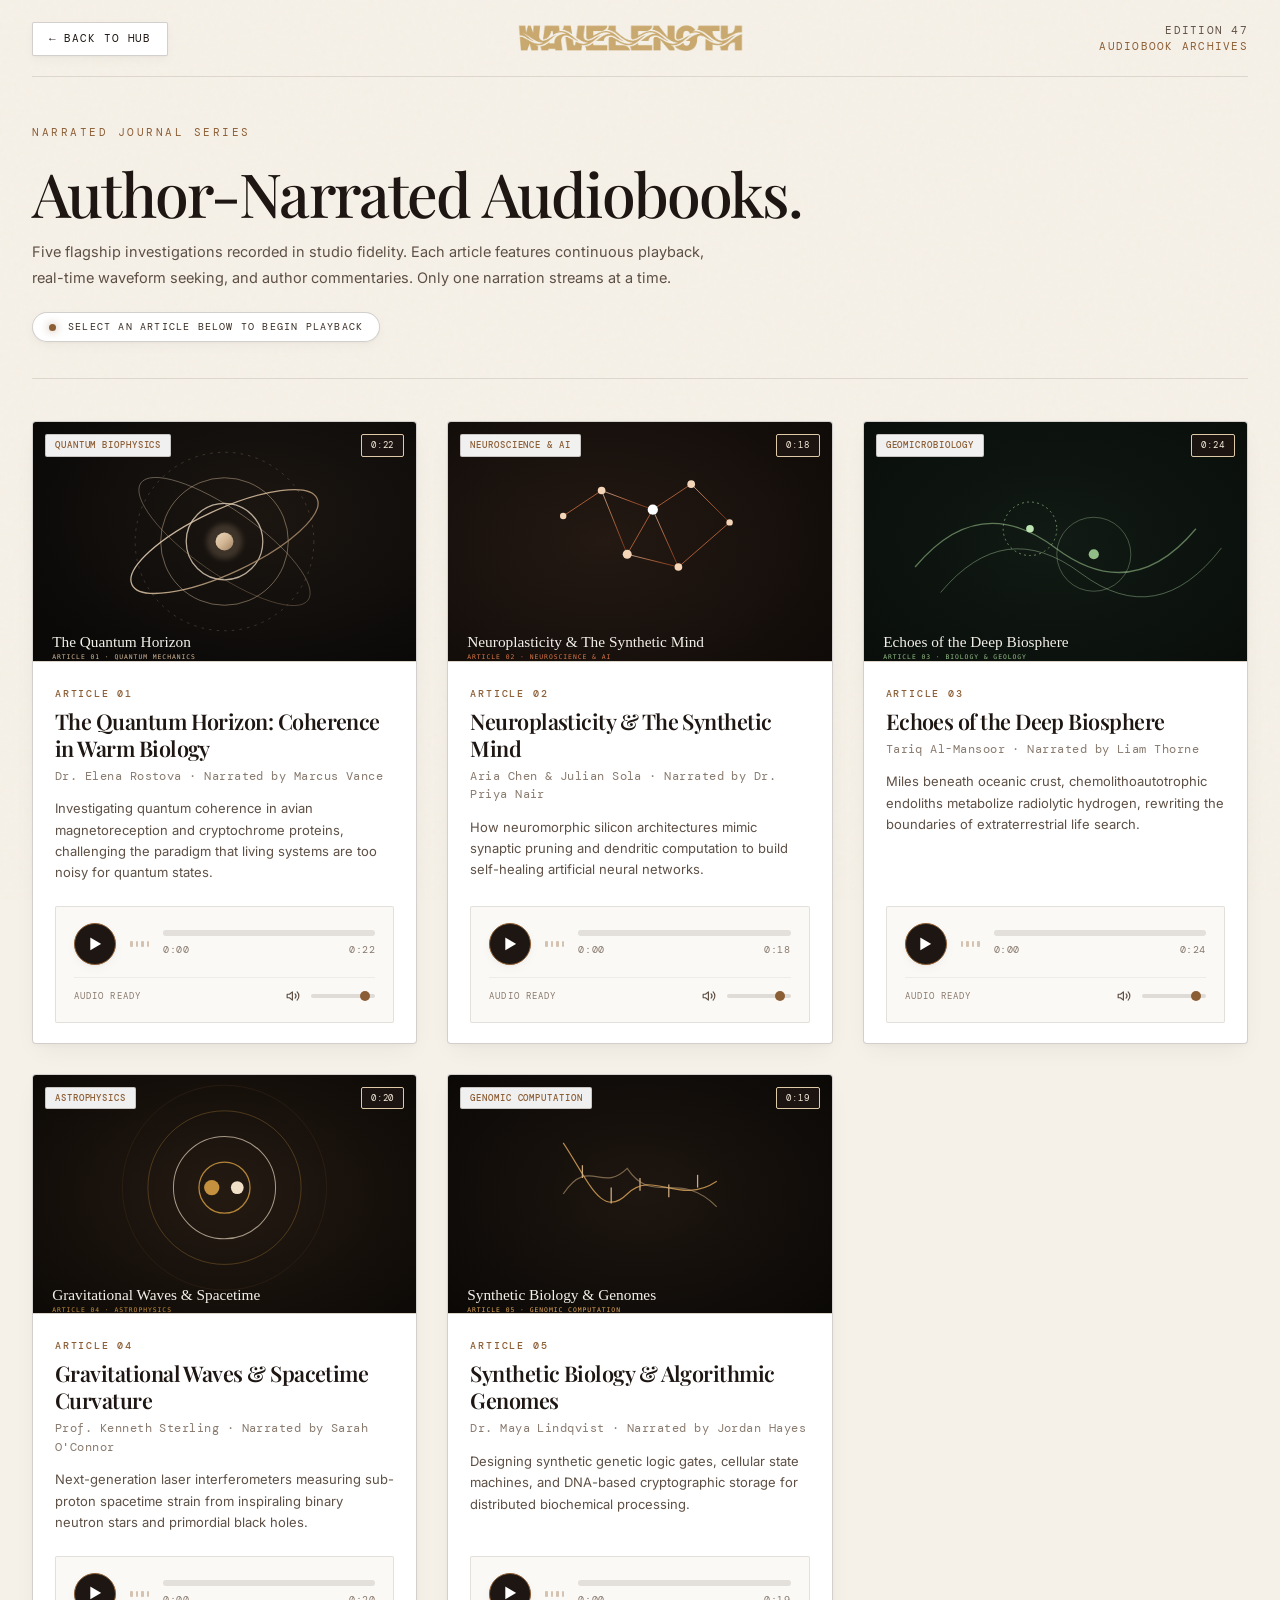
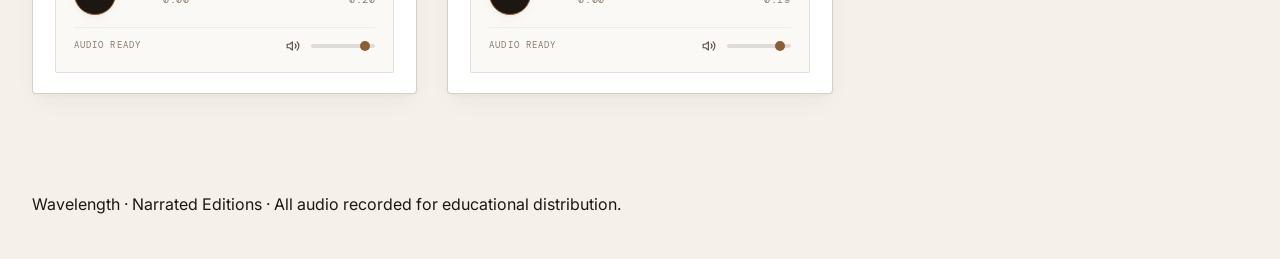
==== commit e161591a: "Polish design system and smoothness: eliminate slider jitter with Pointer Events & rAF, harmonize wa" ====
--- a/audiobooks.html
+++ b/audiobooks.html
@@ -3,7 +3,7 @@
 <head>
   <meta charset="UTF-8" />
   <meta name="viewport" content="width=device-width, initial-scale=1.0, viewport-fit=cover" />
-  <meta name="theme-color" content="#070707" />
+  <meta name="theme-color" content="#f6f1e8" />
   <title>Audiobook Library — Wavelength Edition 47</title>
   <meta name="description" content="Listen to author-narrated audiobooks of feature articles from Wavelength Edition 47." />
 
@@ -21,20 +21,22 @@
   <div class="page-container">
     <!-- Header with Back Link -->
     <header class="site-header" role="banner">
-      <a href="index.html" class="nav-back-pill" aria-label="Return to Wavelength Landing Hub">
-        <span class="arrow" aria-hidden="true">←</span>
-        <span>Back to Hub</span>
-      </a>
+      <div class="header-inner">
+        <a href="index.html" class="nav-back-pill" aria-label="Return to Wavelength Landing Hub">
+          <span class="arrow" aria-hidden="true">←</span>
+          <span>Back to Hub</span>
+        </a>
 
-      <div class="brand-wrap">
-        <a href="index.html" aria-label="Wavelength Magazine Home">
-          <img class="brand-logo-img" src="./assets/images/logo.png" alt="Wavelength Logo" />
-        </a>
-      </div>
+        <div class="brand-wrap">
+          <a href="index.html" aria-label="Wavelength Magazine Home">
+            <img class="brand-logo-img" src="./assets/images/logo.png" alt="Wavelength Logo" />
+          </a>
+        </div>
 
-      <div class="edition-meta">
-        <span class="dynamic-edition">Edition 47</span><br />
-        <span style="color: var(--gold);">Audiobook Archives</span>
+        <div class="edition-meta">
+          <span class="dynamic-edition">Edition 47</span><br />
+          <span style="color: var(--accent);">Audiobook Archives</span>
+        </div>
       </div>
     </header>
 
--- a/css/styles.css
+++ b/css/styles.css
@@ -7,49 +7,49 @@
 
 :root {
   /* Primary Warm Beige Palette */
-  --bg: #f5f0e8;
-  --bg-warm: #ede6d9;
-  --bg-tint: #f0eae0;
-  --bg-darker: #e4dcce;
+  --bg: #f6f1e8;
+  --bg-warm: #ede6d8;
+  --bg-tint: #f1ebd0;
+  --bg-darker: #e3dad0;
 
   /* Surfaces & Paper Sheets */
   --surface: #ffffff;
-  --surface-paper: #faf7f2;
-  --surface-elevated: #fcfbf9;
+  --surface-paper: #fbf9f5;
+  --surface-elevated: #fdfcfb;
   --surface-muted: #f2ebe0;
-  --surface-plate: #f6f1e8;
+  --surface-plate: #f7f3eb;
 
   /* Deep Brown & Espresso Typography */
-  --text: #211915;
-  --text-primary: #211915;
-  --text-secondary: #3d3128;
-  --text-muted: #5e5248;
+  --text: #1e1612;
+  --text-primary: #1e1612;
+  --text-secondary: #382c23;
+  --text-muted: #5e5045;
   --text-dim: #887a6e;
   --text-light: #ab9f93;
 
   /* Burnished Bronze & Warm Amber Accents (Zero Blue / Purple) */
-  --accent: #8b5e34;
-  --accent-hover: #6e4622;
-  --accent-dark: #543315;
+  --accent: #8c5e35;
+  --accent-hover: #6e4420;
+  --accent-dark: #523114;
   --accent-light: #dfcaa7;
-  --accent-subtle: rgba(139, 94, 52, 0.09);
-  --accent-tint: #f4ece1;
-  --accent-warm: #ad783d;
-
-  /* Legacy & Sub-Page Harmonization Variables */
-  --gold: #8b5e34;
+  --accent-subtle: rgba(140, 94, 53, 0.08);
+  --accent-tint: #f5ece2;
+  --accent-warm: #b3773b;
+
+  /* Sub-Page Harmonization Variables */
+  --gold: #8c5e35;
   --gold-light: #dfcaa7;
-  --gold-dark: #543315;
-  --gold-glow: rgba(139, 94, 52, 0.12);
-  --gold-glow-subtle: rgba(139, 94, 52, 0.04);
-  --surface-glass: rgba(255, 255, 255, 0.9);
+  --gold-dark: #523114;
+  --gold-glow: rgba(140, 94, 53, 0.12);
+  --gold-glow-subtle: rgba(140, 94, 53, 0.04);
+  --surface-glass: rgba(255, 255, 255, 0.92);
   --surface-hover: #f5efe6;
 
   /* Editorial Hairlines & Borders */
-  --border: rgba(60, 45, 35, 0.12);
-  --border-strong: rgba(60, 45, 35, 0.22);
-  --border-subtle: rgba(60, 45, 35, 0.07);
-  --border-focus: #8b5e34;
+  --border: rgba(50, 36, 26, 0.12);
+  --border-strong: rgba(50, 36, 26, 0.22);
+  --border-subtle: rgba(50, 36, 26, 0.06);
+  --border-focus: #8c5e35;
 
   /* Restrained Architectural Corner Radii */
   --radius-xs: 2px;
@@ -59,10 +59,10 @@
   --radius-full: 9999px;
 
   /* Tactile Physical Paper Dropshadows */
-  --shadow-subtle: 0 1px 2px rgba(33, 25, 21, 0.04), 0 4px 12px rgba(33, 25, 21, 0.03);
-  --shadow-card: 0 2px 4px rgba(33, 25, 21, 0.03), 0 10px 24px -6px rgba(33, 25, 21, 0.06);
-  --shadow-hover: 0 4px 8px rgba(33, 25, 21, 0.04), 0 16px 32px -8px rgba(33, 25, 21, 0.1);
-  --shadow-plate: 0 4px 20px rgba(33, 25, 21, 0.08);
+  --shadow-subtle: 0 1px 3px rgba(30, 22, 18, 0.04), 0 4px 12px rgba(30, 22, 18, 0.03);
+  --shadow-card: 0 2px 4px rgba(30, 22, 18, 0.03), 0 10px 24px -6px rgba(30, 22, 18, 0.06);
+  --shadow-hover: 0 4px 12px rgba(30, 22, 18, 0.05), 0 16px 32px -8px rgba(30, 22, 18, 0.1);
+  --shadow-plate: 0 4px 20px rgba(30, 22, 18, 0.07);
 
   /* Physics & Durations */
   --transition-fast: 0.15s cubic-bezier(0.16, 1, 0.3, 1);
@@ -134,34 +134,6 @@
   text-shadow: none !important;
 }
 
-/* Sub-page header compatibility */
-.brand-wrap {
-  display: inline-flex;
-  align-items: center;
-  gap: 16px;
-}
-
-.edition-meta {
-  font-family: "DM Mono", monospace;
-  font-size: 10.5px;
-  letter-spacing: 0.12em;
-  text-transform: uppercase;
-  color: var(--text-muted);
-  text-align: right;
-  line-height: 1.55;
-}
-
-.hero-eyebrow {
-  display: inline-flex;
-  align-items: center;
-  gap: 12px;
-  font-family: "DM Mono", monospace;
-  font-size: 10.5px;
-  letter-spacing: 0.24em;
-  text-transform: uppercase;
-  color: var(--accent);
-}
-
 /* Focus State for Accessibility */
 :focus-visible {
   outline: 2px solid var(--accent);
@@ -201,7 +173,7 @@
 
 header.site-header {
   border-bottom: 1px solid var(--border);
-  padding: 22px 0 20px;
+  padding: 20px 0 18px;
   position: relative;
 }
 
@@ -271,7 +243,7 @@
 .masthead-nav {
   display: inline-flex;
   align-items: center;
-  gap: 8px;
+  gap: 12px;
 }
 
 .masthead-nav-link {
@@ -315,6 +287,36 @@
   font-weight: 500;
 }
 
+.masthead-action-pill {
+  display: inline-flex;
+  align-items: center;
+  gap: 7px;
+  padding: 6px 15px;
+  border-radius: var(--radius-full);
+  background: var(--accent);
+  color: #ffffff;
+  font-family: "DM Mono", monospace;
+  font-size: 10.5px;
+  letter-spacing: 0.08em;
+  text-transform: uppercase;
+  font-weight: 500;
+  box-shadow: var(--shadow-subtle);
+  transition: all var(--transition-fast);
+}
+
+.masthead-action-pill:hover {
+  background: var(--accent-hover);
+  transform: translateX(2px);
+}
+
+.masthead-action-pill .pill-arrow {
+  transition: transform var(--transition-fast);
+}
+
+.masthead-action-pill:hover .pill-arrow {
+  transform: translateX(3px);
+}
+
 /* Shared Back Pill for Sub-Pages */
 .nav-back-pill {
   display: inline-flex;
@@ -339,23 +341,51 @@
   color: var(--accent-dark);
 }
 
+/* Sub-page header compatibility */
+.brand-wrap {
+  display: inline-flex;
+  align-items: center;
+  gap: 16px;
+}
+
+.edition-meta {
+  font-family: "DM Mono", monospace;
+  font-size: 10.5px;
+  letter-spacing: 0.12em;
+  text-transform: uppercase;
+  color: var(--text-muted);
+  text-align: right;
+  line-height: 1.55;
+}
+
+.hero-eyebrow {
+  display: inline-flex;
+  align-items: center;
+  gap: 12px;
+  font-family: "DM Mono", monospace;
+  font-size: 10.5px;
+  letter-spacing: 0.24em;
+  text-transform: uppercase;
+  color: var(--accent);
+}
+
 /* ==========================================================================
-   HERO SECTION: ASYMMETRIC EDITORIAL GRID
+   HERO SECTION: BALANCED EDITORIAL SPREAD
    ========================================================================== */
 
 .hero-section {
-  padding: 60px 0 68px;
+  padding: 56px 0 64px;
   border-bottom: 1px solid var(--border);
 }
 
 .hero-editorial-grid {
   display: grid;
   grid-template-columns: minmax(0, 1.25fr) minmax(360px, 0.95fr);
-  gap: 56px;
+  gap: 52px;
   align-items: start;
 }
 
-/* Column A: Editorial Voice & Intentional Direction */
+/* Left Column: Narrative Voice */
 .hero-text-column {
   display: flex;
   flex-direction: column;
@@ -370,7 +400,7 @@
   letter-spacing: 0.16em;
   text-transform: uppercase;
   color: var(--accent);
-  margin-bottom: 20px;
+  margin-bottom: 18px;
 }
 
 .kicker-index {
@@ -392,8 +422,8 @@
   line-height: 1.06;
   letter-spacing: -0.035em;
   color: var(--text-primary);
-  margin-bottom: 22px;
-  max-width: 620px;
+  margin-bottom: 20px;
+  max-width: 600px;
 }
 
 .hero-title em {
@@ -405,90 +435,90 @@
 .hero-lede {
   font-size: clamp(1.02rem, 1.35vw, 1.15rem);
   font-weight: 400;
-  line-height: 1.75;
+  line-height: 1.72;
   color: var(--text-muted);
-  margin-bottom: 36px;
+  margin-bottom: 32px;
   max-width: 580px;
 }
 
-/* Hero Action Group: Dual Direction Cards */
-.hero-action-group {
+/* Hero Portals Duo (Primary Actions) */
+.hero-portals-duo {
   display: grid;
   grid-template-columns: repeat(2, minmax(0, 1fr));
   gap: 18px;
-  margin-bottom: 30px;
-}
-
-.primary-action-card {
+  margin-bottom: 26px;
+}
+
+.portal-cta-box {
   display: flex;
   flex-direction: column;
   justify-content: space-between;
-  padding: 24px 22px;
+  padding: 22px 20px;
   background: var(--surface);
   border: 1px solid var(--border-strong);
   border-radius: var(--radius-sm);
   box-shadow: var(--shadow-card);
   text-decoration: none;
-  min-height: 200px;
+  min-height: 195px;
   transition:
     transform var(--transition-fast),
     box-shadow var(--transition-fast),
     border-color var(--transition-fast);
 }
 
-.primary-action-card:hover {
+.portal-cta-box:hover {
   transform: translateY(-3px);
   box-shadow: var(--shadow-hover);
   border-color: var(--accent);
 }
 
-.action-card-header {
+.portal-box-top {
   display: flex;
   align-items: center;
   justify-content: space-between;
-  margin-bottom: 14px;
-}
-
-.action-num {
-  font-family: "DM Mono", monospace;
-  font-size: 11px;
+  margin-bottom: 12px;
+}
+
+.portal-box-num {
+  font-family: "DM Mono", monospace;
+  font-size: 10px;
   font-weight: 500;
   letter-spacing: 0.14em;
   color: var(--accent);
 }
 
-.action-tag {
+.portal-box-tag {
   font-family: "DM Mono", monospace;
   font-size: 9.5px;
-  letter-spacing: 0.1em;
+  letter-spacing: 0.08em;
   text-transform: uppercase;
   color: var(--text-dim);
 }
 
-.action-title {
+.portal-box-title {
   font-family: "Playfair Display", Georgia, serif;
-  font-size: 1.35rem;
+  font-size: 1.3rem;
   font-weight: 600;
-  line-height: 1.2;
+  line-height: 1.22;
   color: var(--text-primary);
   margin-bottom: 8px;
 }
 
-.action-desc {
+.portal-box-desc {
   font-size: 12.5px;
   color: var(--text-muted);
   line-height: 1.55;
-  margin-bottom: 18px;
-}
-
-.action-card-footer {
+  margin-bottom: 16px;
+}
+
+.portal-box-action {
   display: flex;
   align-items: center;
   justify-content: space-between;
-  padding-top: 14px;
+  padding-top: 12px;
   border-top: 1px solid var(--border-subtle);
   font-family: "DM Mono", monospace;
-  font-size: 11px;
+  font-size: 10.5px;
   letter-spacing: 0.1em;
   text-transform: uppercase;
   color: var(--text-secondary);
@@ -496,33 +526,33 @@
   transition: color var(--transition-fast);
 }
 
-.primary-action-card:hover .action-card-footer {
-  color: var(--accent);
-}
-
-.action-arrow {
+.portal-cta-box:hover .portal-box-action {
+  color: var(--accent);
+}
+
+.portal-arrow {
   transition: transform var(--transition-fast);
 }
 
-.primary-action-card:hover .action-arrow {
+.portal-cta-box:hover .portal-arrow {
   transform: translateX(4px);
 }
 
-/* Print Reader Companion Note */
-.print-companion-note {
+/* Print Reader Hint */
+.hero-print-hint {
   display: flex;
   align-items: flex-start;
   gap: 12px;
-  padding: 14px 18px;
+  padding: 13px 16px;
   background: var(--surface-muted);
   border-left: 3px solid var(--accent);
   border-radius: 0 var(--radius-xs) var(--radius-xs) 0;
-  font-size: 13px;
+  font-size: 12.5px;
   line-height: 1.6;
   color: var(--text-muted);
 }
 
-.note-bullet {
+.hint-bullet {
   width: 6px;
   height: 6px;
   border-radius: 50%;
@@ -531,49 +561,43 @@
   flex-shrink: 0;
 }
 
-.print-companion-note strong {
+.hero-print-hint strong {
   color: var(--text-primary);
   font-weight: 600;
 }
 
-.print-companion-note em {
-  font-style: normal;
-  color: var(--accent-dark);
-  font-weight: 500;
-}
-
 /* ==========================================================================
-   COLUMN B: THE PHYSICAL PRINT SPECIMEN (INTERACTIVE SLIDER)
+   RIGHT COLUMN: THE SPECIMEN CARD & INTERACTIVE SPLIT SLIDER
    ========================================================================== */
 
 .hero-specimen-column {
   position: relative;
 }
 
-.specimen-frame {
+.specimen-card {
   background: var(--surface);
   border: 1px solid var(--border-strong);
   border-radius: var(--radius-sm);
-  padding: 24px;
+  padding: 22px;
   box-shadow: var(--shadow-card);
 }
 
-.specimen-masthead {
+.specimen-header {
   display: flex;
   align-items: center;
   justify-content: space-between;
-  padding-bottom: 16px;
+  padding-bottom: 14px;
   border-bottom: 1px solid var(--border);
-  margin-bottom: 18px;
-}
-
-.specimen-label-group {
+  margin-bottom: 16px;
+}
+
+.specimen-title-lockup {
   display: flex;
   flex-direction: column;
   gap: 2px;
 }
 
-.specimen-roman {
+.specimen-plate-id {
   font-family: "DM Mono", monospace;
   font-size: 9.5px;
   letter-spacing: 0.16em;
@@ -582,14 +606,14 @@
   font-weight: 500;
 }
 
-.specimen-title {
+.specimen-heading {
   font-family: "Playfair Display", Georgia, serif;
   font-size: 1.05rem;
   font-weight: 600;
   color: var(--text-primary);
 }
 
-.specimen-status {
+.specimen-interactive-tag {
   font-family: "DM Mono", monospace;
   font-size: 9px;
   letter-spacing: 0.12em;
@@ -601,7 +625,7 @@
   border: 1px solid var(--border);
 }
 
-/* Interactive Viewer (1:1 Aspect Ratio) */
+/* Interactive Viewer (1:1 Aspect Ratio matching SVG drawings) */
 .specimen-viewer {
   position: relative;
   aspect-ratio: 1 / 1;
@@ -610,9 +634,15 @@
   border-radius: var(--radius-xs);
   overflow: hidden;
   background: #ffffff;
-  cursor: ew-resize;
+  cursor: grab;
   user-select: none;
-  box-shadow: inset 0 0 16px rgba(33, 25, 21, 0.05);
+  -webkit-user-select: none;
+  touch-action: none;
+  box-shadow: inset 0 0 12px rgba(30, 22, 18, 0.05);
+}
+
+.specimen-viewer.is-dragging {
+  cursor: grabbing;
 }
 
 .specimen-viewer:focus-visible {
@@ -623,9 +653,12 @@
 .split-layer {
   position: absolute;
   inset: 0;
-  background-size: contain;
+  background-size: 100% 100%;
   background-repeat: no-repeat;
   background-position: center;
+  pointer-events: none;
+  -webkit-user-drag: none;
+  user-select: none;
 }
 
 .split-layer-bw {
@@ -636,7 +669,7 @@
 .split-layer-color {
   background-image: url("../assets/images/color-overlay-sample.svg");
   clip-path: polygon(0 0, 50% 0, 50% 100%, 0 100%);
-  transition: clip-path 0.03s linear;
+  will-change: clip-path;
 }
 
 .split-divider-line {
@@ -647,417 +680,508 @@
   width: 2px;
   background: var(--text-primary);
   pointer-events: none;
-  box-shadow: 0 0 8px rgba(33, 25, 21, 0.25);
-}
-
-.split-handle-badge {
+  box-shadow: 0 0 8px rgba(30, 22, 18, 0.25);
+  will-change: left;
+}
+
+/* Sleek Circular Brass Thumb That Does NOT Obscure Center Artwork */
+.split-handle-thumb {
   position: absolute;
   top: 50%;
   left: 50%;
+  width: 36px;
+  height: 36px;
   transform: translate(-50%, -50%);
+  border-radius: 50%;
   background: var(--text-primary);
   color: var(--bg);
+  border: 1.5px solid var(--accent-light);
+  display: flex;
+  align-items: center;
+  justify-content: center;
+  pointer-events: none;
+  box-shadow: 0 2px 8px rgba(30, 22, 18, 0.35);
+  transition: transform var(--transition-fast), background var(--transition-fast), border-color var(--transition-fast);
+  will-change: left, transform;
+}
+
+.specimen-viewer:hover .split-handle-thumb {
+  transform: translate(-50%, -50%) scale(1.08);
+}
+
+.specimen-viewer.is-dragging .split-handle-thumb {
+  transform: translate(-50%, -50%) scale(1.14);
+  background: var(--accent);
+  border-color: #ffffff;
+  box-shadow: 0 4px 14px rgba(30, 22, 18, 0.45);
+}
+
+/* Pinned Corner Badges */
+.corner-badge {
+  position: absolute;
+  bottom: 12px;
+  font-family: "DM Mono", monospace;
+  font-size: 8.5px;
+  letter-spacing: 0.12em;
+  text-transform: uppercase;
+  padding: 4px 9px;
+  border-radius: var(--radius-xs);
+  pointer-events: none;
+  font-weight: 500;
+  backdrop-filter: blur(6px);
+  z-index: 5;
+}
+
+.badge-left {
+  left: 12px;
+  background: rgba(255, 255, 255, 0.9);
+  color: #111111;
+  border: 1px solid rgba(0, 0, 0, 0.2);
+}
+
+.badge-right {
+  right: 12px;
+  background: rgba(30, 22, 18, 0.9);
+  color: #f7eedc;
   border: 1px solid var(--accent-light);
-  border-radius: var(--radius-full);
-  padding: 5px 12px;
+}
+
+/* Specimen Information Footer */
+.specimen-footer {
+  margin-top: 16px;
+  padding-top: 14px;
+  border-top: 1px solid var(--border);
+  display: flex;
+  flex-direction: column;
+  gap: 8px;
+}
+
+.specimen-caption-line {
+  display: flex;
+  align-items: baseline;
+  gap: 12px;
+}
+
+.caption-lead {
   font-family: "DM Mono", monospace;
   font-size: 9px;
   letter-spacing: 0.12em;
   text-transform: uppercase;
-  pointer-events: none;
-  white-space: nowrap;
-  box-shadow: 0 3px 10px rgba(33, 25, 21, 0.35);
-  font-weight: 500;
-}
-
-/* Specimen Explanatory Caption */
-.specimen-caption {
-  margin-top: 18px;
-  padding-top: 14px;
-  border-top: 1px solid var(--border);
-  display: flex;
-  flex-direction: column;
-  gap: 8px;
-}
-
-.caption-row {
-  display: flex;
-  align-items: baseline;
-  gap: 12px;
+  color: var(--accent);
+  font-weight: 500;
+  min-width: 78px;
+  flex-shrink: 0;
+}
+
+.caption-body {
   font-size: 12px;
-  line-height: 1.5;
-}
-
-.caption-tag {
-  font-family: "DM Mono", monospace;
-  font-size: 9px;
-  letter-spacing: 0.14em;
-  text-transform: uppercase;
-  color: var(--accent);
-  font-weight: 500;
-  min-width: 82px;
-  flex-shrink: 0;
-}
-
-.caption-text {
   color: var(--text-muted);
+  line-height: 1.55;
+}
+
+.specimen-tip {
+  font-family: "DM Mono", monospace;
+  font-size: 9.5px;
+  color: var(--text-dim);
+  text-align: right;
 }
 
 /* ==========================================================================
-   SECTION: EDITORIAL PATHWAYS SPREAD
+   SECTION 1: THE AUDIOBOOK LIBRARY (DETAILED ARTICLE SHOWCASE)
    ========================================================================== */
 
-.editorial-pathways-section {
-  padding: 72px 0 64px;
+.editorial-section,
+#audio-section,
+#vfx-section,
+#main-content {
+  scroll-margin-top: 36px;
+}
+
+.editorial-section {
+  padding: 68px 0 60px;
   border-bottom: 1px solid var(--border);
 }
 
-.section-title-wrap {
-  margin-bottom: 48px;
-  max-width: 680px;
-}
-
-.section-kicker {
+.section-masthead {
+  margin-bottom: 36px;
+}
+
+.section-kicker-group {
+  display: flex;
+  align-items: center;
+  gap: 10px;
+  margin-bottom: 8px;
+}
+
+.section-number {
+  font-family: "DM Mono", monospace;
+  font-size: 12px;
+  font-weight: 600;
+  letter-spacing: 0.12em;
+  color: var(--accent);
+}
+
+.section-kicker-text {
   font-family: "DM Mono", monospace;
   font-size: 10.5px;
   letter-spacing: 0.18em;
   text-transform: uppercase;
-  color: var(--accent);
-  margin-bottom: 12px;
-}
-
-.section-heading {
+  color: var(--text-dim);
+}
+
+.section-headline-row {
+  display: flex;
+  align-items: flex-end;
+  justify-content: space-between;
+  gap: 24px;
+  flex-wrap: wrap;
+}
+
+.section-title {
   font-family: "Playfair Display", Georgia, serif;
-  font-size: clamp(2rem, 3.2vw, 2.75rem);
+  font-size: clamp(2rem, 3.2vw, 2.6rem);
   font-weight: 500;
   line-height: 1.15;
   letter-spacing: -0.025em;
   color: var(--text-primary);
-  margin-bottom: 12px;
-}
-
-.section-subheading {
-  font-size: 15px;
+  margin-bottom: 6px;
+}
+
+.section-subtext {
+  font-size: 14.5px;
   color: var(--text-muted);
-  line-height: 1.65;
-}
-
-/* Pathway Editorial Row (Asymmetric Spread) */
-.pathway-editorial-row {
+  max-width: 620px;
+  line-height: 1.6;
+}
+
+.section-view-all-btn {
+  display: inline-flex;
+  align-items: center;
+  gap: 8px;
+  padding: 10px 18px;
+  border: 1px solid var(--border-strong);
+  border-radius: var(--radius-xs);
+  background: var(--surface);
+  font-family: "DM Mono", monospace;
+  font-size: 11px;
+  letter-spacing: 0.1em;
+  text-transform: uppercase;
+  color: var(--text-primary);
+  font-weight: 500;
+  box-shadow: var(--shadow-subtle);
+  transition: all var(--transition-fast);
+}
+
+.section-view-all-btn:hover {
+  background: var(--accent-tint);
+  border-color: var(--accent);
+  color: var(--accent-dark);
+  transform: translateX(3px);
+}
+
+/* 5 Interactive Article Rows */
+.audio-articles-list {
+  display: flex;
+  flex-direction: column;
+  gap: 14px;
+}
+
+.article-row-item {
   display: grid;
-  grid-template-columns: minmax(0, 1fr) minmax(360px, 1.35fr);
-  gap: 48px;
-  align-items: start;
-  padding: 44px 0;
-  border-top: 1px solid var(--border);
-}
-
-.pathway-editorial-row:first-of-type {
-  border-top: 2px solid var(--text-primary);
-}
-
-.pathway-lead {
+  grid-template-columns: 44px 100px minmax(0, 1fr) 140px;
+  gap: 24px;
+  align-items: center;
+  padding: 18px 22px;
+  background: var(--surface);
+  border: 1px solid var(--border);
+  border-radius: var(--radius-xs);
+  box-shadow: var(--shadow-subtle);
+  text-decoration: none;
+  transition:
+    transform var(--transition-fast),
+    border-color var(--transition-fast),
+    box-shadow var(--transition-fast);
+}
+
+.article-row-item:hover {
+  transform: translateX(4px);
+  border-color: var(--accent);
+  box-shadow: var(--shadow-card);
+}
+
+.article-row-num {
+  font-family: "DM Mono", monospace;
+  font-size: 14px;
+  font-weight: 600;
+  color: var(--accent);
+  text-align: center;
+}
+
+.article-row-cover {
+  width: 100px;
+  aspect-ratio: 3 / 2;
+  border-radius: var(--radius-xs);
+  overflow: hidden;
+  border: 1px solid var(--border-strong);
+  background: var(--surface-muted);
+}
+
+.article-row-cover img {
+  width: 100%;
+  height: 100%;
+  object-fit: cover;
+  display: block;
+}
+
+.article-row-body {
   display: flex;
   flex-direction: column;
-}
-
-.pathway-spec {
-  display: flex;
-  align-items: center;
-  gap: 12px;
+  gap: 4px;
+}
+
+.article-category-tag {
+  font-family: "DM Mono", monospace;
+  font-size: 9.5px;
+  letter-spacing: 0.1em;
+  text-transform: uppercase;
+  color: var(--accent);
+  font-weight: 500;
+}
+
+.article-title {
+  font-family: "Playfair Display", Georgia, serif;
+  font-size: 1.15rem;
+  font-weight: 600;
+  line-height: 1.3;
+  color: var(--text-primary);
+  transition: color var(--transition-fast);
+}
+
+.article-row-item:hover .article-title {
+  color: var(--accent-dark);
+}
+
+.article-summary {
+  font-size: 12.5px;
+  color: var(--text-muted);
+  line-height: 1.55;
+  display: -webkit-box;
+  -webkit-line-clamp: 2;
+  -webkit-box-orient: vertical;
+  overflow: hidden;
+}
+
+.article-byline {
+  display: flex;
+  align-items: center;
+  gap: 8px;
+  font-size: 11.5px;
+  color: var(--text-dim);
+  margin-top: 2px;
+}
+
+.byline-dot {
+  color: var(--border-strong);
+}
+
+.narrator-credit {
+  color: var(--text-muted);
+}
+
+.article-row-cta {
+  display: flex;
+  flex-direction: column;
+  align-items: flex-end;
+  gap: 8px;
+}
+
+.runtime-badge {
+  font-family: "DM Mono", monospace;
+  font-size: 11px;
+  color: var(--text-dim);
+  padding: 3px 8px;
+  background: var(--surface-muted);
+  border-radius: var(--radius-xs);
+  border: 1px solid var(--border);
+}
+
+.listen-action-label {
+  display: inline-flex;
+  align-items: center;
+  gap: 6px;
+  font-family: "DM Mono", monospace;
+  font-size: 11px;
+  letter-spacing: 0.1em;
+  text-transform: uppercase;
+  color: var(--text-primary);
+  font-weight: 600;
+  transition: color var(--transition-fast), transform var(--transition-fast);
+}
+
+.article-row-item:hover .listen-action-label {
+  color: var(--accent);
+  transform: translateX(3px);
+}
+
+/* ==========================================================================
+   SECTION 2: VFX / AR HUB SHOWCASE (SPOTLIGHTS)
+   ========================================================================== */
+
+.vfx-spotlights-grid {
+  display: grid;
+  grid-template-columns: repeat(2, minmax(0, 1fr));
+  gap: 28px;
+}
+
+.vfx-spotlight-card {
+  background: var(--surface);
+  border: 1px solid var(--border-strong);
+  border-radius: var(--radius-sm);
+  padding: 26px;
+  box-shadow: var(--shadow-card);
+  display: flex;
+  flex-direction: column;
+  justify-content: space-between;
+  transition:
+    transform var(--transition-fast),
+    border-color var(--transition-fast),
+    box-shadow var(--transition-fast);
+}
+
+.vfx-spotlight-card:hover {
+  transform: translateY(-4px);
+  border-color: var(--accent);
+  box-shadow: var(--shadow-hover);
+}
+
+.spotlight-top {
+  display: flex;
+  align-items: center;
+  justify-content: space-between;
+  margin-bottom: 16px;
+}
+
+.spotlight-target-tag {
   font-family: "DM Mono", monospace;
   font-size: 10px;
-  letter-spacing: 0.16em;
-  text-transform: uppercase;
-  margin-bottom: 14px;
-}
-
-.pathway-number {
-  color: var(--accent);
-  font-weight: 500;
-}
-
-.pathway-type {
-  color: var(--text-dim);
-}
-
-.pathway-title {
-  font-family: "Playfair Display", Georgia, serif;
-  font-size: 1.95rem;
+  letter-spacing: 0.14em;
+  text-transform: uppercase;
+  color: var(--accent);
   font-weight: 600;
-  line-height: 1.18;
-  letter-spacing: -0.02em;
-  color: var(--text-primary);
-  margin-bottom: 14px;
-}
-
-.pathway-desc {
-  font-size: 14px;
-  color: var(--text-muted);
-  line-height: 1.7;
-  margin-bottom: 22px;
-}
-
-.pathway-attributes {
-  display: flex;
-  flex-wrap: wrap;
-  gap: 8px;
-  margin-bottom: 28px;
-}
-
-.attribute-pill {
-  font-family: "DM Mono", monospace;
-  font-size: 9.5px;
-  letter-spacing: 0.08em;
-  text-transform: uppercase;
-  padding: 4px 10px;
+}
+
+.spotlight-type-badge {
+  font-family: "DM Mono", monospace;
+  font-size: 9px;
+  letter-spacing: 0.1em;
+  text-transform: uppercase;
+  padding: 3px 8px;
   background: var(--surface-muted);
   border: 1px solid var(--border);
   border-radius: var(--radius-xs);
-  color: var(--text-secondary);
-}
-
-.editorial-btn {
-  display: inline-flex;
-  align-items: center;
-  gap: 10px;
-  padding: 12px 22px;
+  color: var(--text-dim);
+}
+
+.spotlight-media-frame {
+  position: relative;
+  aspect-ratio: 16 / 10;
+  width: 100%;
+  border-radius: var(--radius-xs);
+  overflow: hidden;
+  border: 1px solid var(--border-strong);
+  background: #ffffff;
+  margin-bottom: 18px;
+}
+
+.spotlight-media-frame img {
+  width: 100%;
+  height: 100%;
+  object-fit: contain;
+  display: block;
+}
+
+.spotlight-media-overlay {
+  position: absolute;
+  bottom: 8px;
+  left: 8px;
+  pointer-events: none;
+}
+
+.overlay-marker {
+  font-family: "DM Mono", monospace;
+  font-size: 8.5px;
+  letter-spacing: 0.1em;
+  text-transform: uppercase;
+  background: rgba(30, 22, 18, 0.85);
+  color: #f7eedc;
+  padding: 3px 8px;
+  border-radius: var(--radius-xs);
+  border: 1px solid var(--accent-light);
+}
+
+.spotlight-body {
+  margin-bottom: 22px;
+}
+
+.spotlight-title {
+  font-family: "Playfair Display", Georgia, serif;
+  font-size: 1.45rem;
+  font-weight: 600;
+  line-height: 1.25;
+  color: var(--text-primary);
+  margin-bottom: 6px;
+}
+
+.spotlight-article-ref {
+  font-family: "DM Mono", monospace;
+  font-size: 10.5px;
+  color: var(--accent);
+  margin-bottom: 10px;
+}
+
+.spotlight-desc {
+  font-size: 13px;
+  color: var(--text-muted);
+  line-height: 1.6;
+}
+
+.spotlight-actions {
+  padding-top: 16px;
+  border-top: 1px solid var(--border-subtle);
+}
+
+.spotlight-primary-btn {
+  display: flex;
+  align-items: center;
+  justify-content: space-between;
+  width: 100%;
+  padding: 12px 18px;
   background: var(--text-primary);
   color: var(--bg);
   border-radius: var(--radius-xs);
   font-family: "DM Mono", monospace;
   font-size: 11px;
-  letter-spacing: 0.12em;
-  text-transform: uppercase;
-  font-weight: 500;
-  width: fit-content;
-  box-shadow: var(--shadow-subtle);
-  transition:
-    background var(--transition-fast),
-    transform var(--transition-fast),
-    box-shadow var(--transition-fast);
-}
-
-.editorial-btn:hover {
+  letter-spacing: 0.1em;
+  text-transform: uppercase;
+  font-weight: 500;
+  transition: background var(--transition-fast), transform var(--transition-fast);
+}
+
+.spotlight-primary-btn:hover {
   background: var(--accent);
   color: #ffffff;
-  transform: translateX(3px);
-  box-shadow: var(--shadow-card);
-}
-
-.editorial-btn svg {
+}
+
+.spotlight-primary-btn svg {
   transition: transform var(--transition-fast);
 }
 
-.editorial-btn:hover svg {
+.spotlight-primary-btn:hover svg {
   transform: translateX(4px);
 }
 
-/* Pathway Right Panels */
-.pathway-preview-panel {
-  background: var(--surface);
-  border: 1px solid var(--border-strong);
-  border-radius: var(--radius-sm);
-  padding: 28px 30px;
-  box-shadow: var(--shadow-card);
-}
-
-.panel-header {
-  display: flex;
-  align-items: center;
-  justify-content: space-between;
-  padding-bottom: 14px;
-  border-bottom: 1px solid var(--border);
-  margin-bottom: 18px;
-}
-
-.panel-title {
-  font-family: "DM Mono", monospace;
-  font-size: 10.5px;
-  letter-spacing: 0.14em;
-  text-transform: uppercase;
-  color: var(--text-secondary);
-  font-weight: 500;
-}
-
-/* Audio Waveform Simulation */
-.audio-waveform-mini {
-  display: flex;
-  align-items: center;
-  gap: 3px;
-  height: 16px;
-}
-
-.mini-bar {
-  width: 2.5px;
-  height: 8px;
-  background: var(--accent);
-  border-radius: 1px;
-  opacity: 0.6;
-  animation: miniBarPulse 1.4s ease-in-out infinite alternate;
-}
-
-.mini-bar:nth-child(1) { animation-delay: 0.1s; height: 10px; }
-.mini-bar:nth-child(2) { animation-delay: 0.3s; height: 15px; }
-.mini-bar:nth-child(3) { animation-delay: 0.15s; height: 7px; }
-.mini-bar:nth-child(4) { animation-delay: 0.4s; height: 13px; }
-.mini-bar:nth-child(5) { animation-delay: 0.2s; height: 9px; }
-.mini-bar:nth-child(6) { animation-delay: 0.35s; height: 14px; }
-
-@keyframes miniBarPulse {
-  0% { transform: scaleY(0.4); opacity: 0.4; }
-  100% { transform: scaleY(1.1); opacity: 0.95; }
-}
-
-/* Track Listing Preview in Panel */
-.track-listing-preview {
-  list-style: none;
-  display: flex;
-  flex-direction: column;
-}
-
-.track-item {
-  display: flex;
-  align-items: center;
-  gap: 16px;
-  padding: 12px 8px;
-  border-bottom: 1px solid var(--border-subtle);
-  transition: background var(--transition-fast);
-}
-
-.track-item:last-child {
-  border-bottom: none;
-}
-
-.track-item:hover {
-  background: var(--surface-muted);
-}
-
-.track-num {
-  font-family: "DM Mono", monospace;
-  font-size: 11px;
-  color: var(--accent);
-  font-weight: 500;
-  width: 20px;
-}
-
-.track-details {
-  flex: 1;
-  display: flex;
-  flex-direction: column;
-  gap: 2px;
-}
-
-.track-name {
-  font-size: 13.5px;
-  font-weight: 500;
-  color: var(--text-primary);
-  line-height: 1.35;
-}
-
-.track-author {
-  font-size: 11.5px;
-  color: var(--text-muted);
-}
-
-.track-meta {
-  font-family: "DM Mono", monospace;
-  font-size: 10.5px;
-  color: var(--text-dim);
-  white-space: nowrap;
-}
-
-/* VFX Panel & Targets Grid */
-.panel-status-indicator {
-  font-family: "DM Mono", monospace;
-  font-size: 9.5px;
-  letter-spacing: 0.12em;
-  text-transform: uppercase;
-  color: var(--accent);
-  background: var(--accent-subtle);
-  padding: 3px 8px;
-  border-radius: var(--radius-xs);
-  font-weight: 500;
-}
-
-.vfx-targets-grid {
-  display: grid;
-  grid-template-columns: repeat(2, minmax(0, 1fr));
-  gap: 16px;
-}
-
-.target-card {
-  background: var(--surface-paper);
-  border: 1px solid var(--border);
-  border-radius: var(--radius-xs);
-  padding: 18px;
-  display: flex;
-  flex-direction: column;
-  justify-content: space-between;
-  min-height: 175px;
-  transition: border-color var(--transition-fast), background var(--transition-fast);
-}
-
-.target-card:hover {
-  border-color: var(--accent);
-  background: var(--surface);
-}
-
-.target-meta {
-  display: flex;
-  align-items: center;
-  justify-content: space-between;
-  margin-bottom: 10px;
-}
-
-.target-page {
-  font-family: "DM Mono", monospace;
-  font-size: 9px;
-  letter-spacing: 0.1em;
-  text-transform: uppercase;
-  color: var(--text-dim);
-}
-
-.target-id {
-  font-family: "DM Mono", monospace;
-  font-size: 9px;
-  letter-spacing: 0.12em;
-  color: var(--accent);
-  font-weight: 500;
-}
-
-.target-name {
-  font-family: "Playfair Display", Georgia, serif;
-  font-size: 1.15rem;
-  font-weight: 600;
-  line-height: 1.25;
-  color: var(--text-primary);
-  margin-bottom: 8px;
-}
-
-.target-desc {
-  font-size: 12px;
-  color: var(--text-muted);
-  line-height: 1.55;
-  margin-bottom: 14px;
-}
-
-.target-footer {
-  padding-top: 10px;
-  border-top: 1px solid var(--border-subtle);
-}
-
-.target-badge {
-  font-family: "DM Mono", monospace;
-  font-size: 9px;
-  letter-spacing: 0.1em;
-  text-transform: uppercase;
-  color: var(--accent);
-  font-weight: 500;
-}
-
 /* ==========================================================================
-   SECTION: ARCHIVAL COLOPHON
+   SECTION 3: ARCHIVAL COLOPHON
    ========================================================================== */
 
 .colophon-section {
@@ -1066,7 +1190,7 @@
 }
 
 .colophon-header {
-  margin-bottom: 32px;
+  margin-bottom: 30px;
 }
 
 .colophon-kicker {
@@ -1115,10 +1239,10 @@
 }
 
 .colophon-detail {
-  font-size: 13.5px;
+  font-size: 13px;
   color: var(--text-muted);
   line-height: 1.65;
-  margin-bottom: 12px;
+  margin-bottom: 10px;
 }
 
 .colophon-sub {
@@ -1129,11 +1253,11 @@
 }
 
 /* ==========================================================================
-   FOOTER
+   SITE FOOTER
    ========================================================================== */
 
 footer.site-footer {
-  padding: 36px 0 44px;
+  padding: 34px 0 42px;
   margin-top: auto;
 }
 
@@ -1142,9 +1266,9 @@
   align-items: center;
   justify-content: space-between;
   gap: 24px;
-  padding-bottom: 22px;
+  padding-bottom: 20px;
   border-bottom: 1px solid var(--border-subtle);
-  margin-bottom: 18px;
+  margin-bottom: 16px;
 }
 
 .footer-left {
@@ -1155,13 +1279,13 @@
 
 .footer-brand {
   font-family: "Playfair Display", Georgia, serif;
-  font-size: 1.1rem;
+  font-size: 1.05rem;
   font-weight: 600;
   color: var(--text-primary);
 }
 
 .footer-tagline {
-  font-size: 12.5px;
+  font-size: 12px;
   color: var(--text-muted);
 }
 
@@ -1200,22 +1324,23 @@
 
 /* ==========================================================================
    RESPONSIVE LAYOUT & BREAKPOINTS
-   Checked across 1440px, 768px, and 390px
+   Checked across 1440px, 1080px, 768px, and 390px
    ========================================================================== */
 
 @media (max-width: 1080px) {
   .hero-editorial-grid {
     grid-template-columns: 1fr;
-    gap: 44px;
+    gap: 40px;
   }
 
   .hero-specimen-column {
-    max-width: 580px;
-  }
-
-  .pathway-editorial-row {
-    grid-template-columns: 1fr;
-    gap: 32px;
+    max-width: 540px;
+  }
+
+  .article-row-item {
+    grid-template-columns: 36px 90px minmax(0, 1fr) 120px;
+    gap: 18px;
+    padding: 16px 18px;
   }
 
   .colophon-grid {
@@ -1237,7 +1362,7 @@
 
 @media (max-width: 768px) {
   .page-container {
-    width: min(calc(100% - 40px), var(--container-max));
+    width: min(calc(100% - 36px), var(--container-max));
   }
 
   .header-inner {
@@ -1246,21 +1371,48 @@
   }
 
   .hero-section {
-    padding: 42px 0 52px;
-  }
-
-  .hero-action-group {
+    padding: 38px 0 46px;
+  }
+
+  .hero-portals-duo {
     grid-template-columns: 1fr;
     gap: 14px;
   }
 
-  .vfx-targets-grid {
+  .vfx-spotlights-grid {
     grid-template-columns: 1fr;
+    gap: 20px;
+  }
+
+  .article-row-item {
+    grid-template-columns: 80px minmax(0, 1fr);
+    grid-template-areas:
+      "cover body"
+      "cta cta";
     gap: 14px;
-  }
-
-  .pathway-preview-panel {
-    padding: 22px 20px;
+    padding: 16px;
+  }
+
+  .article-row-num {
+    display: none;
+  }
+
+  .article-row-cover {
+    grid-area: cover;
+    width: 80px;
+  }
+
+  .article-row-body {
+    grid-area: body;
+  }
+
+  .article-row-cta {
+    grid-area: cta;
+    flex-direction: row;
+    justify-content: space-between;
+    align-items: center;
+    padding-top: 10px;
+    border-top: 1px solid var(--border-subtle);
   }
 
   .footer-inner {
@@ -1272,19 +1424,19 @@
 
 @media (max-width: 480px) {
   .page-container {
-    width: min(calc(100% - 28px), var(--container-max));
+    width: min(calc(100% - 24px), var(--container-max));
   }
 
   header.site-header {
-    padding: 16px 0;
+    padding: 14px 0;
   }
 
   .brand-logo-img {
-    height: 32px;
+    height: 30px;
   }
 
   .edition-specifier {
-    font-size: 9px;
+    font-size: 8.5px;
   }
 
   .specifier-note {
@@ -1293,40 +1445,61 @@
 
   .masthead-nav {
     width: 100%;
-    justify-content: flex-start;
+    justify-content: space-between;
     gap: 6px;
   }
 
+  .masthead-nav-link {
+    padding: 5px 8px;
+    font-size: 10px;
+  }
+
+  .masthead-action-pill {
+    padding: 5px 10px;
+    font-size: 9.5px;
+  }
+
   .hero-title {
-    font-size: 2.25rem;
+    font-size: 2.2rem;
     line-height: 1.1;
   }
 
   .hero-lede {
-    font-size: 0.98rem;
-    line-height: 1.65;
-  }
-
-  .specimen-frame {
+    font-size: 0.95rem;
+    line-height: 1.6;
+  }
+
+  .specimen-card {
     padding: 16px;
   }
 
-  .specimen-viewer {
-    aspect-ratio: 1 / 1;
-  }
-
-  .pathway-title {
-    font-size: 1.65rem;
-  }
-
-  .editorial-btn {
+  .corner-badge {
+    font-size: 7.5px;
+    padding: 3px 6px;
+    bottom: 8px;
+  }
+
+  .badge-left { left: 8px; }
+  .badge-right { right: 8px; }
+
+  .section-headline-row {
+    flex-direction: column;
+    align-items: flex-start;
+    gap: 12px;
+  }
+
+  .section-view-all-btn {
     width: 100%;
     justify-content: center;
   }
 
+  .article-title {
+    font-size: 1.05rem;
+  }
+
   .footer-nav {
     flex-wrap: wrap;
-    gap: 12px;
+    gap: 10px;
   }
 }
 
--- a/css/audio.css
+++ b/css/audio.css
@@ -1,12 +1,13 @@
 /* ==========================================================================
-   WAVELENGTH AUDIOBOOK LIBRARY STYLES — CINEMATIC EDITION
-   Masterclass-Grade Editorial Cards · Glowing Scrubber Tracks · Atmospheric Vibe
+   WAVELENGTH AUDIOBOOK LIBRARY STYLES — EDITORIAL ATELIER
+   Warm Beige · Deep Espresso · Off-White Paper Surfaces · Burnished Bronze
+   Strict Negative Rules: No Blue/Purple, No Dark Cryptomarkets, No Gimmick Canvas
    ========================================================================== */
 
 .audio-header-section {
-  padding: 54px 0 40px;
+  padding: 48px 0 36px;
   border-bottom: 1px solid var(--border);
-  margin-bottom: 46px;
+  margin-bottom: 42px;
   position: relative;
 }
 
@@ -15,57 +16,57 @@
   align-items: center;
   justify-content: space-between;
   gap: 16px;
-  margin-bottom: 22px;
+  margin-bottom: 18px;
 }
 
 .audio-page-title {
   font-family: "Playfair Display", Georgia, serif;
-  font-size: clamp(2.6rem, 5.5vw, 4.4rem);
+  font-size: clamp(2.4rem, 4.8vw, 3.8rem);
   font-weight: 500;
-  line-height: 1.04;
-  letter-spacing: -0.035em;
-  margin-bottom: 16px;
+  line-height: 1.08;
+  letter-spacing: -0.03em;
+  color: var(--text-primary);
+  margin-bottom: 14px;
 }
 
 .audio-page-intro {
-  max-width: 720px;
+  max-width: 680px;
   color: var(--text-muted);
-  font-size: 15px;
-  font-weight: 300;
-  line-height: 1.85;
+  font-size: 14.5px;
+  font-weight: 400;
+  line-height: 1.75;
 }
 
 /* Audio Status Notification Banner */
 .audio-global-status {
-  margin-top: 24px;
+  margin-top: 22px;
   display: inline-flex;
   align-items: center;
   gap: 12px;
   font-family: "DM Mono", monospace;
-  font-size: 10.5px;
-  letter-spacing: 0.1em;
+  font-size: 10px;
+  letter-spacing: 0.12em;
   text-transform: uppercase;
-  color: var(--text-muted);
-  background: rgba(18, 17, 15, 0.7);
+  color: var(--text-secondary);
+  background: var(--surface);
   border: 1px solid var(--border-strong);
   border-radius: var(--radius-full);
-  padding: 7px 18px;
-  backdrop-filter: blur(12px);
-  box-shadow: 0 8px 24px rgba(0, 0, 0, 0.4);
+  padding: 6px 16px;
+  box-shadow: var(--shadow-subtle);
 }
 
 .now-playing-dot {
   width: 7px;
   height: 7px;
   border-radius: 50%;
-  background: var(--gold);
-  box-shadow: 0 0 12px rgba(212, 184, 150, 0.9);
-  animation: pulseGold 2s infinite ease-in-out;
-}
-
-@keyframes pulseGold {
+  background: var(--accent);
+  box-shadow: 0 0 8px rgba(140, 94, 53, 0.6);
+  animation: pulseBronze 2s infinite ease-in-out;
+}
+
+@keyframes pulseBronze {
   0%, 100% { transform: scale(1); opacity: 0.7; }
-  50% { transform: scale(1.4); opacity: 1; }
+  50% { transform: scale(1.3); opacity: 1; }
 }
 
 /* ==========================================================================
@@ -74,104 +75,97 @@
 
 .audio-articles-grid {
   display: grid;
-  grid-template-columns: repeat(auto-fit, minmax(370px, 1fr));
-  gap: 32px;
-  margin-bottom: 68px;
+  grid-template-columns: repeat(auto-fit, minmax(360px, 1fr));
+  gap: 30px;
+  margin-bottom: 64px;
 }
 
 .audio-card {
   position: relative;
-  background: linear-gradient(180deg, rgba(22, 20, 18, 0.88) 0%, rgba(13, 12, 11, 0.95) 100%);
+  background: var(--surface);
   border: 1px solid var(--border-strong);
-  border-radius: var(--radius-lg);
+  border-radius: var(--radius-sm);
   overflow: hidden;
   display: flex;
   flex-direction: column;
-  backdrop-filter: blur(16px);
-  box-shadow: 0 18px 50px rgba(0, 0, 0, 0.55);
+  box-shadow: var(--shadow-card);
   transition:
-    transform var(--transition-smooth),
-    border-color var(--transition-smooth),
-    box-shadow var(--transition-smooth);
+    transform var(--transition-fast),
+    border-color var(--transition-fast),
+    box-shadow var(--transition-fast);
 }
 
 .audio-card:hover {
-  transform: translateY(-6px);
-  border-color: var(--border-hover);
-  box-shadow: 0 24px 65px rgba(0, 0, 0, 0.65), 0 0 0 1px rgba(212, 184, 150, 0.3);
+  transform: translateY(-4px);
+  border-color: var(--accent);
+  box-shadow: var(--shadow-hover);
 }
 
 .audio-card.is-active-playing {
-  border-color: var(--gold);
-  box-shadow: 0 28px 75px rgba(212, 184, 150, 0.16), 0 0 0 1px var(--gold);
-  background: linear-gradient(180deg, rgba(28, 25, 21, 0.95) 0%, rgba(16, 15, 13, 0.98) 100%);
-}
-
-/* Cover Image Wrap with Cinematic Gradient */
+  border-color: var(--accent);
+  box-shadow: 0 4px 18px rgba(140, 94, 53, 0.12), 0 12px 28px -6px rgba(30, 22, 18, 0.08);
+}
+
+/* Cover Image Wrap */
 .audio-cover-wrap {
   position: relative;
-  aspect-ratio: 16 / 9;
-  background: #090807;
+  aspect-ratio: 16 / 10;
+  width: 100%;
   overflow: hidden;
   border-bottom: 1px solid var(--border);
-}
-
-.audio-cover-wrap::after {
-  content: "";
-  position: absolute;
-  inset: 0;
-  background: linear-gradient(180deg, transparent 50%, rgba(10, 9, 8, 0.8) 100%);
-  pointer-events: none;
+  background: var(--surface-muted);
 }
 
 .audio-cover-img {
   width: 100%;
   height: 100%;
   object-fit: cover;
-  transition: transform 0.7s cubic-bezier(0.16, 1, 0.3, 1);
+  display: block;
+  transition: transform 0.6s cubic-bezier(0.16, 1, 0.3, 1);
 }
 
 .audio-card:hover .audio-cover-img {
-  transform: scale(1.05);
-}
-
-/* Category Badge Over Cover */
+  transform: scale(1.03);
+}
+
+/* Top Badges on Cover */
 .audio-card-badge {
   position: absolute;
-  top: 14px;
-  left: 14px;
-  background: rgba(12, 11, 10, 0.88);
+  top: 12px;
+  left: 12px;
+  background: rgba(255, 255, 255, 0.94);
   border: 1px solid var(--border-strong);
-  border-radius: var(--radius-full);
-  padding: 4px 12px;
+  border-radius: var(--radius-xs);
+  padding: 3px 9px;
   font-family: "DM Mono", monospace;
   font-size: 9px;
-  letter-spacing: 0.14em;
+  letter-spacing: 0.1em;
   text-transform: uppercase;
-  color: var(--gold-light);
-  backdrop-filter: blur(10px);
+  color: var(--accent);
+  font-weight: 500;
+  backdrop-filter: blur(8px);
   z-index: 2;
 }
 
 .audio-card-duration-badge {
   position: absolute;
-  top: 14px;
-  right: 14px;
-  background: rgba(12, 11, 10, 0.88);
-  border: 1px solid var(--border);
-  border-radius: var(--radius-full);
-  padding: 4px 11px;
-  font-family: "DM Mono", monospace;
-  font-size: 9.5px;
+  top: 12px;
+  right: 12px;
+  background: rgba(30, 22, 18, 0.9);
+  border: 1px solid var(--accent-light);
+  border-radius: var(--radius-xs);
+  padding: 3px 9px;
+  font-family: "DM Mono", monospace;
+  font-size: 9px;
   letter-spacing: 0.1em;
-  color: var(--text);
-  backdrop-filter: blur(10px);
+  color: #f7eedc;
+  backdrop-filter: blur(8px);
   z-index: 2;
 }
 
 /* Card Content Area */
 .audio-card-body {
-  padding: 26px 26px 22px;
+  padding: 24px 22px 20px;
   display: flex;
   flex-direction: column;
   flex: 1;
@@ -179,36 +173,37 @@
 
 .audio-article-num {
   font-family: "DM Mono", monospace;
-  font-size: 10.5px;
+  font-size: 10px;
   letter-spacing: 0.18em;
-  color: var(--gold);
+  color: var(--accent);
   text-transform: uppercase;
-  margin-bottom: 8px;
+  font-weight: 500;
+  margin-bottom: 6px;
 }
 
 .audio-article-title {
   font-family: "Playfair Display", Georgia, serif;
-  font-size: 1.55rem;
-  font-weight: 500;
+  font-size: 1.35rem;
+  font-weight: 600;
   line-height: 1.25;
   letter-spacing: -0.025em;
-  margin-bottom: 10px;
-  color: var(--text);
+  margin-bottom: 6px;
+  color: var(--text-primary);
 }
 
 .audio-article-credits {
-  font-size: 12.5px;
-  color: var(--gold-dark);
+  font-size: 11.5px;
+  color: var(--text-dim);
   font-family: "DM Mono", monospace;
   letter-spacing: 0.04em;
-  margin-bottom: 14px;
+  margin-bottom: 12px;
 }
 
 .audio-article-desc {
-  font-size: 13.5px;
+  font-size: 13px;
   color: var(--text-muted);
-  line-height: 1.7;
-  margin-bottom: 26px;
+  line-height: 1.65;
+  margin-bottom: 22px;
   flex: 1;
 }
 
@@ -217,66 +212,64 @@
    ========================================================================== */
 
 .custom-player-widget {
-  background: rgba(10, 9, 8, 0.75);
-  border: 1px solid var(--border-strong);
-  border-radius: var(--radius-md);
-  padding: 18px 20px;
+  background: var(--surface-paper);
+  border: 1px solid var(--border);
+  border-radius: var(--radius-xs);
+  padding: 16px 18px;
   margin-top: auto;
   display: flex;
   flex-direction: column;
-  gap: 14px;
-  backdrop-filter: blur(12px);
-  box-shadow: 0 8px 24px rgba(0, 0, 0, 0.4);
+  gap: 12px;
 }
 
 /* Top row: Play/Pause button + Scrubber Track + Time Display */
 .player-controls-row {
   display: flex;
   align-items: center;
-  gap: 16px;
+  gap: 14px;
 }
 
 /* Circular Play/Pause Button */
 .btn-play-pause {
-  width: 46px;
-  height: 46px;
-  min-width: 46px;
+  width: 42px;
+  height: 42px;
+  min-width: 42px;
   border-radius: 50%;
-  border: 1px solid var(--border-strong);
-  background: var(--gold-glow);
-  color: var(--gold-light);
-  font-size: 16px;
-  box-shadow: 0 4px 16px rgba(0, 0, 0, 0.4);
+  border: 1px solid var(--accent);
+  background: var(--text-primary);
+  color: #ffffff;
+  font-size: 14px;
+  display: flex;
+  align-items: center;
+  justify-content: center;
+  box-shadow: var(--shadow-subtle);
   transition: all var(--transition-fast);
 }
 
 .btn-play-pause:hover {
-  background: var(--gold);
-  border-color: var(--gold);
-  color: #080706;
-  transform: scale(1.08);
-  box-shadow: 0 6px 20px rgba(212, 184, 150, 0.35);
+  background: var(--accent);
+  border-color: var(--accent-hover);
+  transform: scale(1.06);
 }
 
 .btn-play-pause.playing {
-  background: var(--gold);
-  color: #080706;
-  box-shadow: 0 0 16px rgba(212, 184, 150, 0.45);
+  background: var(--accent);
+  border-color: var(--accent-dark);
 }
 
 /* Waveform Pulse Indicator */
 .player-wave-indicator {
   display: flex;
   align-items: center;
-  gap: 3.5px;
-  height: 20px;
+  gap: 3px;
+  height: 18px;
 }
 
 .wave-bar {
   width: 2.5px;
   height: 6px;
-  border-radius: var(--radius-full);
-  background: var(--gold);
+  border-radius: 1px;
+  background: var(--accent);
   opacity: 0.35;
   transition: height 0.2s ease;
 }
@@ -286,10 +279,10 @@
   animation: activeWave 1.1s infinite alternate ease-in-out;
 }
 
-.is-active-playing .wave-bar:nth-child(1) { animation-delay: 0.1s; height: 18px; }
-.is-active-playing .wave-bar:nth-child(2) { animation-delay: 0.35s; height: 14px; }
-.is-active-playing .wave-bar:nth-child(3) { animation-delay: 0.15s; height: 20px; }
-.is-active-playing .wave-bar:nth-child(4) { animation-delay: 0.45s; height: 12px; }
+.is-active-playing .wave-bar:nth-child(1) { animation-delay: 0.1s; height: 16px; }
+.is-active-playing .wave-bar:nth-child(2) { animation-delay: 0.35s; height: 12px; }
+.is-active-playing .wave-bar:nth-child(3) { animation-delay: 0.15s; height: 18px; }
+.is-active-playing .wave-bar:nth-child(4) { animation-delay: 0.45s; height: 10px; }
 
 @keyframes activeWave {
   0% { transform: scaleY(0.35); }
@@ -301,7 +294,7 @@
   flex: 1;
   display: flex;
   flex-direction: column;
-  gap: 7px;
+  gap: 6px;
 }
 
 .scrubber-track {
@@ -309,8 +302,9 @@
   width: 100%;
   height: 6px;
   border-radius: var(--radius-full);
-  background: rgba(255, 255, 255, 0.1);
+  background: rgba(50, 36, 26, 0.12);
   cursor: pointer;
+  touch-action: none;
 }
 
 .scrubber-fill {
@@ -320,9 +314,8 @@
   height: 100%;
   width: 0%;
   border-radius: var(--radius-full);
-  background: linear-gradient(90deg, #d4b896, #f7e6d2);
-  box-shadow: 0 0 10px rgba(212, 184, 150, 0.5);
-  transition: width 0.1s linear;
+  background: var(--accent);
+  transition: width 0.05s linear;
 }
 
 .scrubber-thumb {
@@ -330,13 +323,14 @@
   top: 50%;
   left: 0%;
   transform: translate(-50%, -50%);
-  width: 13px;
-  height: 13px;
+  width: 12px;
+  height: 12px;
   border-radius: 50%;
-  background: #fff;
-  box-shadow: 0 0 10px rgba(255, 255, 255, 0.8), 0 2px 6px rgba(0, 0, 0, 0.8);
+  background: var(--text-primary);
+  border: 1.5px solid var(--accent-light);
+  box-shadow: 0 1px 4px rgba(30, 22, 18, 0.3);
   opacity: 0;
-  transition: opacity 0.2s ease, transform 0.1s ease;
+  transition: opacity 0.15s ease, transform 0.15s ease;
   pointer-events: none;
 }
 
@@ -351,8 +345,8 @@
   align-items: center;
   justify-content: space-between;
   font-family: "DM Mono", monospace;
-  font-size: 10.5px;
-  color: var(--text-muted);
+  font-size: 10px;
+  color: var(--text-dim);
   letter-spacing: 0.06em;
 }
 
@@ -363,40 +357,44 @@
   justify-content: space-between;
   gap: 14px;
   padding-top: 8px;
-  border-top: 1px solid rgba(255, 255, 255, 0.06);
+  border-top: 1px solid var(--border-subtle);
 }
 
 .player-status-badge {
   font-family: "DM Mono", monospace;
-  font-size: 9.5px;
+  font-size: 9px;
   letter-spacing: 0.12em;
   text-transform: uppercase;
   color: var(--text-dim);
 }
 
 .player-status-badge.status-playing {
-  color: var(--gold);
+  color: var(--accent);
+  font-weight: 500;
 }
 
 .player-status-badge.status-error {
-  color: #f87171;
-}
-
-/* Volume Slider Group */
+  color: #b45309;
+}
+
+/* Volume Controls */
 .volume-control-group {
   display: flex;
   align-items: center;
-  gap: 9px;
+  gap: 8px;
 }
 
 .btn-mute {
   color: var(--text-muted);
-  transition: color var(--transition-fast), transform var(--transition-fast);
+  cursor: pointer;
+  padding: 3px;
+  display: flex;
+  align-items: center;
+  transition: color var(--transition-fast);
 }
 
 .btn-mute:hover {
-  color: var(--gold-light);
-  transform: scale(1.1);
+  color: var(--accent);
 }
 
 .volume-slider {
@@ -405,80 +403,67 @@
   width: 64px;
   height: 4px;
   border-radius: var(--radius-full);
-  background: rgba(255, 255, 255, 0.14);
+  background: rgba(50, 36, 26, 0.14);
   outline: none;
+  cursor: pointer;
 }
 
 .volume-slider::-webkit-slider-thumb {
   -webkit-appearance: none;
-  appearance: none;
   width: 10px;
   height: 10px;
   border-radius: 50%;
-  background: var(--gold);
+  background: var(--accent);
   cursor: pointer;
-  box-shadow: 0 0 6px rgba(212, 184, 150, 0.6);
-}
-
-.volume-slider::-moz-range-thumb {
-  width: 10px;
-  height: 10px;
-  border-radius: 50%;
-  background: var(--gold);
-  cursor: pointer;
-  border: none;
-}
-
-/* Missing File Warning & Test Tone Fallback Banner */
+  transition: transform var(--transition-fast);
+}
+
+.volume-slider::-webkit-slider-thumb:hover {
+  transform: scale(1.2);
+}
+
+/* Missing File Fallback Banner */
 .missing-audio-banner {
-  background: rgba(239, 68, 68, 0.08);
-  border: 1px solid rgba(239, 68, 68, 0.28);
-  border-radius: var(--radius-sm);
+  display: none;
+  align-items: center;
+  justify-content: space-between;
+  gap: 10px;
+  margin-top: 8px;
   padding: 8px 12px;
-  font-size: 11px;
-  color: #fca5a5;
-  display: none;
-  align-items: center;
-  justify-content: space-between;
-  gap: 8px;
-  margin-top: 8px;
+  background: var(--surface-muted);
+  border: 1px solid var(--border-strong);
+  border-radius: var(--radius-xs);
+  font-family: "DM Mono", monospace;
+  font-size: 9.5px;
+  color: var(--text-muted);
 }
 
 .btn-test-tone {
+  padding: 4px 10px;
+  border-radius: var(--radius-xs);
+  background: var(--text-primary);
+  color: var(--bg);
   font-family: "DM Mono", monospace;
   font-size: 9px;
-  letter-spacing: 0.08em;
+  letter-spacing: 0.1em;
   text-transform: uppercase;
-  padding: 3px 8px;
-  border-radius: var(--radius-full);
-  background: rgba(239, 68, 68, 0.2);
-  border: 1px solid rgba(239, 68, 68, 0.4);
-  color: #fff;
   cursor: pointer;
   white-space: nowrap;
+  transition: background var(--transition-fast);
 }
 
 .btn-test-tone:hover {
-  background: rgba(239, 68, 68, 0.4);
-}
-
-/* Mobile Optimizations */
-@media (max-width: 640px) {
+  background: var(--accent);
+}
+
+/* Responsive adjustments */
+@media (max-width: 768px) {
   .audio-articles-grid {
     grid-template-columns: 1fr;
-    gap: 24px;
+    gap: 22px;
   }
 
-  .audio-header-section {
-    padding: 36px 0 28px;
+  .audio-card-body {
+    padding: 20px 18px 16px;
   }
-
-  .audio-header-top {
-    flex-direction: column;
-    align-items: flex-start;
-  }
-
-  .audio-card-body {
-    padding: 22px 20px 18px;
-  }
-}
+}
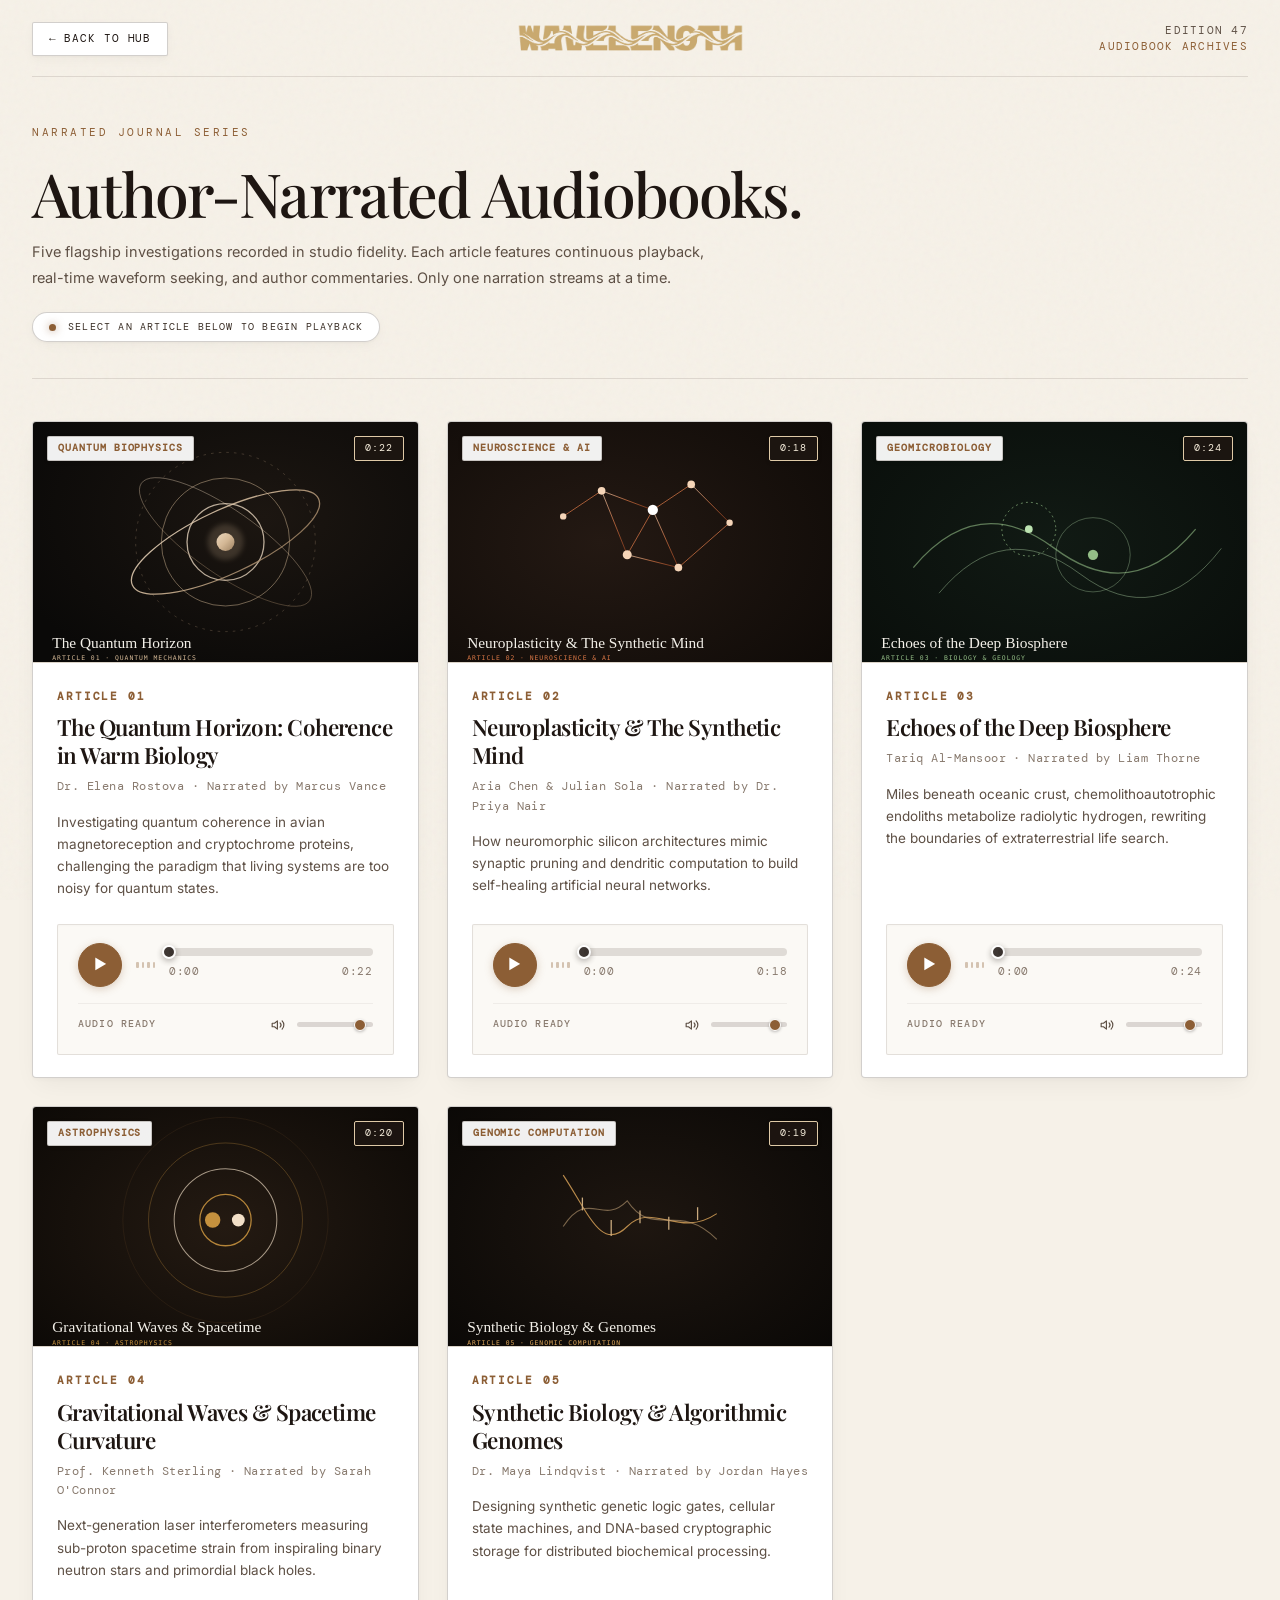
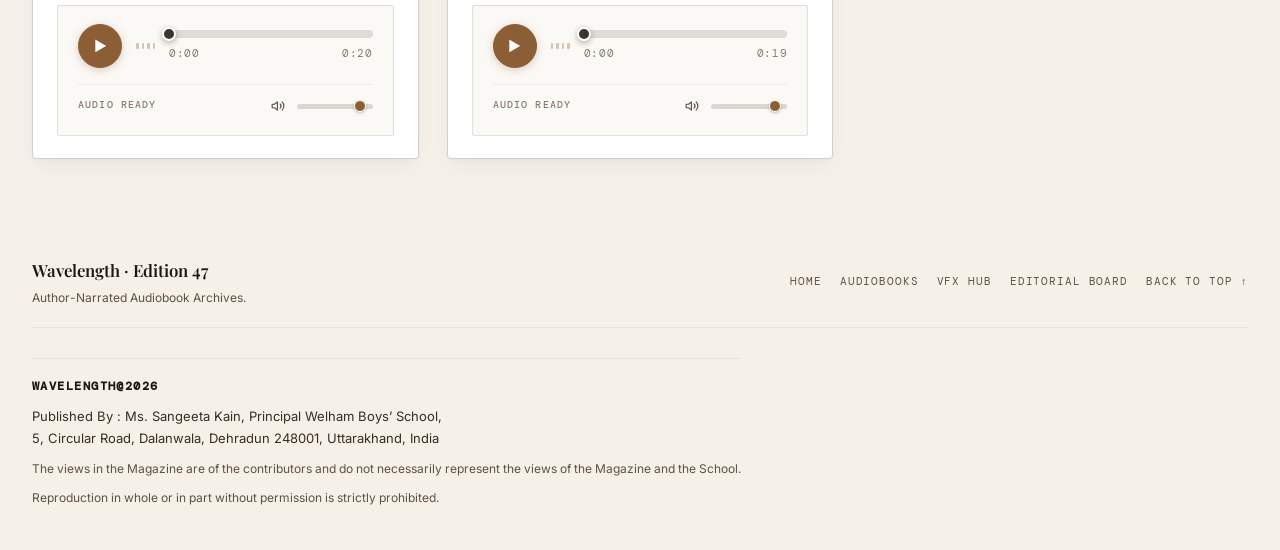
==== commit ccf16fb7: "Add Editorial Board masthead, update Welham Boys' School publication notice, and refine VFX button l" ====
--- a/audiobooks.html
+++ b/audiobooks.html
@@ -13,8 +13,8 @@
   <link href="https://fonts.googleapis.com/css2?family=DM+Mono:ital,wght@0,400;0,500;1,400&family=Inter:wght@300;400;500;600;700&family=Playfair+Display:ital,wght@0,500;0,700;1,500;1,600&display=swap" rel="stylesheet" />
 
   <!-- Stylesheets -->
-  <link rel="stylesheet" href="./css/styles.css" />
-  <link rel="stylesheet" href="./css/audio.css" />
+  <link rel="stylesheet" href="./css/styles.css?v=2026.11" />
+  <link rel="stylesheet" href="./css/audio.css?v=2026.11" />
 </head>
 
 <body>
@@ -73,17 +73,44 @@
       </section>
     </main>
 
-    <!-- Discreet Footer -->
+    <!-- Editorial Site Footer -->
     <footer class="site-footer" role="contentinfo">
-      <p class="footer-edition-text">
-        Wavelength · Narrated Editions · All audio recorded for educational distribution.
-      </p>
+      <div class="footer-inner">
+        <div class="footer-left">
+          <span class="footer-brand"><span class="dynamic-mag-title">Wavelength</span> · <span class="dynamic-edition">Edition 47</span></span>
+          <span class="footer-tagline">Author-Narrated Audiobook Archives.</span>
+        </div>
+
+        <nav class="footer-nav" aria-label="Footer Navigation">
+          <a href="index.html" class="footer-link">Home</a>
+          <a href="audiobooks.html" class="footer-link">Audiobooks</a>
+          <a href="vfx.html" class="footer-link">VFX Hub</a>
+          <a href="index.html#editorial-board" class="footer-link">Editorial Board</a>
+          <a href="#audio-library-heading" class="footer-link">Back to Top ↑</a>
+        </nav>
+      </div>
+      
+      <div class="footer-subrow">
+        <div class="footer-publication-colophon">
+          <p class="pub-brand-line">Wavelength@2026</p>
+          <p class="pub-meta-line">
+            Published By : Ms. Sangeeta Kain, Principal Welham Boys’ School,<br />
+            5, Circular Road, Dalanwala, Dehradun 248001, Uttarakhand, India
+          </p>
+          <p class="pub-disclaimer-line">
+            The views in the Magazine are of the contributors and do not necessarily represent the views of the Magazine and the School.
+          </p>
+          <p class="pub-rights-line">
+            Reproduction in whole or in part without permission is strictly prohibited.
+          </p>
+        </div>
+      </div>
     </footer>
   </div>
 
   <!-- Scripts -->
-  <script src="./js/config.js"></script>
-  <script src="./js/main.js"></script>
-  <script src="./js/audio.js"></script>
+  <script src="./js/config.js?v=2026.11"></script>
+  <script src="./js/main.js?v=2026.11"></script>
+  <script src="./js/audio.js?v=2026.11"></script>
 </body>
 </html>
--- a/css/styles.css
+++ b/css/styles.css
@@ -888,12 +888,12 @@
 
 .article-row-item {
   display: grid;
-  grid-template-columns: 44px 100px minmax(0, 1fr) 140px;
+  grid-template-columns: 44px 108px minmax(0, 1fr) 140px;
   gap: 24px;
   align-items: center;
-  padding: 18px 22px;
+  padding: 20px 24px;
   background: var(--surface);
-  border: 1px solid var(--border);
+  border: 1px solid var(--border-strong);
   border-radius: var(--radius-xs);
   box-shadow: var(--shadow-subtle);
   text-decoration: none;
@@ -911,19 +911,20 @@
 
 .article-row-num {
   font-family: "DM Mono", monospace;
-  font-size: 14px;
+  font-size: 15px;
   font-weight: 600;
   color: var(--accent);
   text-align: center;
 }
 
 .article-row-cover {
-  width: 100px;
+  width: 108px;
   aspect-ratio: 3 / 2;
   border-radius: var(--radius-xs);
   overflow: hidden;
   border: 1px solid var(--border-strong);
   background: var(--surface-muted);
+  box-shadow: 0 1px 3px rgba(0, 0, 0, 0.08);
 }
 
 .article-row-cover img {
@@ -936,7 +937,7 @@
 .article-row-body {
   display: flex;
   flex-direction: column;
-  gap: 4px;
+  gap: 6px;
 }
 
 .article-category-tag {
@@ -945,14 +946,14 @@
   letter-spacing: 0.1em;
   text-transform: uppercase;
   color: var(--accent);
-  font-weight: 500;
+  font-weight: 600;
 }
 
 .article-title {
   font-family: "Playfair Display", Georgia, serif;
-  font-size: 1.15rem;
+  font-size: 1.25rem;
   font-weight: 600;
-  line-height: 1.3;
+  line-height: 1.28;
   color: var(--text-primary);
   transition: color var(--transition-fast);
 }
@@ -962,22 +963,23 @@
 }
 
 .article-summary {
-  font-size: 12.5px;
+  font-size: 13px;
   color: var(--text-muted);
-  line-height: 1.55;
+  line-height: 1.6;
   display: -webkit-box;
   -webkit-line-clamp: 2;
   -webkit-box-orient: vertical;
   overflow: hidden;
+  margin-top: 2px;
 }
 
 .article-byline {
   display: flex;
   align-items: center;
   gap: 8px;
-  font-size: 11.5px;
+  font-size: 12px;
   color: var(--text-dim);
-  margin-top: 2px;
+  margin-top: 4px;
 }
 
 .byline-dot {
@@ -1146,109 +1148,194 @@
 }
 
 .spotlight-actions {
-  padding-top: 16px;
+  padding-top: 20px;
   border-top: 1px solid var(--border-subtle);
+  display: grid;
+  grid-template-columns: 1fr 1fr;
+  gap: 12px;
+  margin-top: auto;
+}
+
+.spotlight-primary-btn,
+.spotlight-secondary-btn {
+  height: 44px;
+  border-radius: var(--radius-xs);
+  font-family: "DM Mono", monospace;
+  font-size: 11px;
+  letter-spacing: 0.08em;
+  text-transform: uppercase;
+  font-weight: 600;
+  display: inline-flex;
+  align-items: center;
+  justify-content: center;
+  text-decoration: none;
+  box-sizing: border-box;
+  padding: 0 12px;
+  white-space: nowrap;
+  transition: all var(--transition-fast);
 }
 
 .spotlight-primary-btn {
-  display: flex;
-  align-items: center;
-  justify-content: space-between;
-  width: 100%;
-  padding: 12px 18px;
-  background: var(--text-primary);
-  color: var(--bg);
-  border-radius: var(--radius-xs);
-  font-family: "DM Mono", monospace;
-  font-size: 11px;
-  letter-spacing: 0.1em;
-  text-transform: uppercase;
-  font-weight: 500;
-  transition: background var(--transition-fast), transform var(--transition-fast);
+  background: var(--ink);
+  color: #ffffff;
+  border: 1.5px solid var(--ink);
+  gap: 8px;
+  box-shadow: 0 2px 8px rgba(30, 22, 18, 0.2);
 }
 
 .spotlight-primary-btn:hover {
   background: var(--accent);
+  border-color: var(--accent);
   color: #ffffff;
+  transform: translateY(-2px);
+  box-shadow: 0 4px 14px rgba(140, 94, 53, 0.3);
 }
 
 .spotlight-primary-btn svg {
   transition: transform var(--transition-fast);
+  flex-shrink: 0;
 }
 
 .spotlight-primary-btn:hover svg {
-  transform: translateX(4px);
+  transform: translateX(3px);
+}
+
+.spotlight-secondary-btn {
+  background: var(--surface);
+  color: var(--text-primary);
+  border: 1.5px solid var(--border-strong);
+  box-shadow: var(--shadow-subtle);
+}
+
+.spotlight-secondary-btn:hover {
+  background: var(--surface-muted);
+  border-color: var(--accent);
+  color: var(--accent-dark);
+  transform: translateY(-2px);
 }
 
 /* ==========================================================================
-   SECTION 3: ARCHIVAL COLOPHON
+   SECTION 3: EDITORIAL BOARD MASTHEAD
    ========================================================================== */
 
-.colophon-section {
-  padding: 60px 0 52px;
+.editorial-board-section {
+  padding: 64px 0 56px;
   border-bottom: 1px solid var(--border);
 }
 
-.colophon-header {
-  margin-bottom: 30px;
-}
-
-.colophon-kicker {
-  font-family: "DM Mono", monospace;
-  font-size: 10px;
-  letter-spacing: 0.18em;
-  text-transform: uppercase;
-  color: var(--accent);
-}
-
-.colophon-heading {
+.editorial-board-plate {
+  background: var(--surface);
+  border: 1.5px solid var(--border-strong);
+  border-radius: var(--radius-md);
+  padding: 56px 44px 50px;
+  box-shadow: var(--shadow-card);
+  position: relative;
+}
+
+.editorial-board-header {
+  text-align: center;
+  margin-bottom: 38px;
+}
+
+.masthead-kicker {
+  display: block;
+  font-family: "DM Mono", monospace;
+  font-size: 10.5px;
+  letter-spacing: 0.2em;
+  text-transform: uppercase;
+  color: var(--accent);
+  font-weight: 500;
+  margin-bottom: 8px;
+}
+
+.masthead-main-title {
   font-family: "Playfair Display", Georgia, serif;
-  font-size: 1.8rem;
+  font-size: clamp(2.2rem, 4.5vw, 3.2rem);
+  font-weight: 600;
+  letter-spacing: 0.07em;
+  text-transform: uppercase;
+  color: var(--text-primary);
+  margin: 0 0 16px;
+}
+
+.masthead-divider-wave {
+  display: flex;
+  justify-content: center;
+  align-items: center;
+  margin: 0 auto;
+  width: 220px;
+  height: 12px;
+  opacity: 0.85;
+}
+
+.masthead-divider-wave svg {
+  width: 100%;
+  height: 100%;
+}
+
+.masthead-lead-block {
+  text-align: center;
+  margin: 0 auto 40px;
+  padding-bottom: 32px;
+  border-bottom: 1px solid var(--border-subtle);
+  max-width: 480px;
+}
+
+.masthead-role-label {
+  display: block;
+  font-family: "DM Mono", monospace;
+  font-size: 11px;
+  letter-spacing: 0.16em;
+  text-transform: uppercase;
+  color: var(--accent);
+  font-weight: 600;
+  margin-bottom: 8px;
+}
+
+.masthead-lead-name {
+  font-family: "Playfair Display", Georgia, serif;
+  font-size: 24px;
+  font-weight: 600;
+  letter-spacing: 0.02em;
+  color: var(--text-primary);
+  margin: 0;
+  line-height: 1.3;
+}
+
+.masthead-columns-grid {
+  display: grid;
+  grid-template-columns: repeat(2, minmax(0, 1fr));
+  gap: 52px;
+}
+
+.masthead-col {
+  display: flex;
+  flex-direction: column;
+  gap: 32px;
+  text-align: center;
+}
+
+.masthead-group {
+  display: flex;
+  flex-direction: column;
+  align-items: center;
+}
+
+.masthead-names-list {
+  list-style: none;
+  margin: 0;
+  padding: 0;
+  display: flex;
+  flex-direction: column;
+  gap: 6px;
+}
+
+.masthead-names-list li {
+  font-family: "Playfair Display", Georgia, serif;
+  font-size: 17.5px;
   font-weight: 500;
-  letter-spacing: -0.02em;
   color: var(--text-primary);
-  margin-top: 4px;
-}
-
-.colophon-grid {
-  display: grid;
-  grid-template-columns: repeat(3, minmax(0, 1fr));
-  gap: 36px;
-}
-
-.colophon-block {
-  display: flex;
-  flex-direction: column;
-  padding-right: 12px;
-  border-right: 1px solid var(--border);
-}
-
-.colophon-block:last-child {
-  border-right: none;
-  padding-right: 0;
-}
-
-.colophon-label {
-  font-family: "DM Mono", monospace;
-  font-size: 11px;
-  letter-spacing: 0.14em;
-  text-transform: uppercase;
-  color: var(--text-primary);
-  font-weight: 500;
-  margin-bottom: 10px;
-}
-
-.colophon-detail {
-  font-size: 13px;
-  color: var(--text-muted);
-  line-height: 1.65;
-  margin-bottom: 10px;
-}
-
-.colophon-sub {
-  font-family: "DM Mono", monospace;
-  font-size: 10px;
-  color: var(--text-dim);
+  letter-spacing: 0.015em;
   line-height: 1.5;
 }
 
@@ -1293,6 +1380,7 @@
   display: flex;
   align-items: center;
   gap: 18px;
+  flex-wrap: wrap;
 }
 
 .footer-link {
@@ -1310,16 +1398,44 @@
 
 .footer-subrow {
   display: flex;
-  align-items: center;
-  justify-content: space-between;
-}
-
-.footer-copyright {
-  font-family: "DM Mono", monospace;
-  font-size: 10px;
-  letter-spacing: 0.06em;
-  color: var(--text-dim);
-  line-height: 1.5;
+  flex-direction: column;
+  align-items: flex-start;
+}
+
+.footer-publication-colophon {
+  display: flex;
+  flex-direction: column;
+  gap: 10px;
+  max-width: 820px;
+  margin-top: 14px;
+  padding-top: 18px;
+  border-top: 1px solid var(--border-subtle);
+}
+
+.pub-brand-line {
+  font-family: "DM Mono", monospace;
+  font-size: 12px;
+  font-weight: 600;
+  letter-spacing: 0.12em;
+  color: var(--text-primary);
+  text-transform: uppercase;
+  margin: 0;
+}
+
+.pub-meta-line {
+  font-size: 13px;
+  color: var(--text-secondary);
+  line-height: 1.65;
+  font-weight: 400;
+  margin: 0;
+}
+
+.pub-disclaimer-line,
+.pub-rights-line {
+  font-size: 12px;
+  color: var(--text-muted);
+  line-height: 1.6;
+  margin: 0;
 }
 
 /* ==========================================================================
@@ -1343,20 +1459,13 @@
     padding: 16px 18px;
   }
 
-  .colophon-grid {
+  .editorial-board-plate {
+    padding: 44px 28px 36px;
+  }
+
+  .masthead-columns-grid {
     grid-template-columns: 1fr;
-    gap: 24px;
-  }
-
-  .colophon-block {
-    border-right: none;
-    border-bottom: 1px solid var(--border);
-    padding-bottom: 20px;
-    padding-right: 0;
-  }
-
-  .colophon-block:last-child {
-    border-bottom: none;
+    gap: 36px;
   }
 }
 
@@ -1382,6 +1491,10 @@
   .vfx-spotlights-grid {
     grid-template-columns: 1fr;
     gap: 20px;
+  }
+
+  .spotlight-actions {
+    grid-template-columns: 1fr;
   }
 
   .article-row-item {
--- a/css/audio.css
+++ b/css/audio.css
@@ -75,8 +75,8 @@
 
 .audio-articles-grid {
   display: grid;
-  grid-template-columns: repeat(auto-fit, minmax(360px, 1fr));
-  gap: 30px;
+  grid-template-columns: repeat(auto-fit, minmax(min(100%, 340px), 1fr));
+  gap: 28px;
   margin-bottom: 64px;
 }
 
@@ -131,41 +131,43 @@
 /* Top Badges on Cover */
 .audio-card-badge {
   position: absolute;
-  top: 12px;
-  left: 12px;
+  top: 14px;
+  left: 14px;
   background: rgba(255, 255, 255, 0.94);
   border: 1px solid var(--border-strong);
   border-radius: var(--radius-xs);
-  padding: 3px 9px;
-  font-family: "DM Mono", monospace;
-  font-size: 9px;
+  padding: 4px 10px;
+  font-family: "DM Mono", monospace;
+  font-size: 9.5px;
   letter-spacing: 0.1em;
   text-transform: uppercase;
   color: var(--accent);
-  font-weight: 500;
+  font-weight: 600;
   backdrop-filter: blur(8px);
   z-index: 2;
+  box-shadow: 0 1px 4px rgba(0, 0, 0, 0.08);
 }
 
 .audio-card-duration-badge {
   position: absolute;
-  top: 12px;
-  right: 12px;
-  background: rgba(30, 22, 18, 0.9);
+  top: 14px;
+  right: 14px;
+  background: rgba(30, 22, 18, 0.92);
   border: 1px solid var(--accent-light);
   border-radius: var(--radius-xs);
-  padding: 3px 9px;
-  font-family: "DM Mono", monospace;
-  font-size: 9px;
+  padding: 4px 10px;
+  font-family: "DM Mono", monospace;
+  font-size: 9.5px;
   letter-spacing: 0.1em;
   color: #f7eedc;
   backdrop-filter: blur(8px);
   z-index: 2;
+  box-shadow: 0 1px 4px rgba(0, 0, 0, 0.2);
 }
 
 /* Card Content Area */
 .audio-card-body {
-  padding: 24px 22px 20px;
+  padding: 26px 24px 22px;
   display: flex;
   flex-direction: column;
   flex: 1;
@@ -173,37 +175,37 @@
 
 .audio-article-num {
   font-family: "DM Mono", monospace;
-  font-size: 10px;
+  font-size: 10.5px;
   letter-spacing: 0.18em;
   color: var(--accent);
   text-transform: uppercase;
-  font-weight: 500;
-  margin-bottom: 6px;
+  font-weight: 600;
+  margin-bottom: 8px;
 }
 
 .audio-article-title {
   font-family: "Playfair Display", Georgia, serif;
-  font-size: 1.35rem;
+  font-size: 1.4rem;
   font-weight: 600;
   line-height: 1.25;
   letter-spacing: -0.025em;
-  margin-bottom: 6px;
+  margin-bottom: 8px;
   color: var(--text-primary);
 }
 
 .audio-article-credits {
-  font-size: 11.5px;
+  font-size: 12px;
   color: var(--text-dim);
   font-family: "DM Mono", monospace;
   letter-spacing: 0.04em;
-  margin-bottom: 12px;
+  margin-bottom: 14px;
 }
 
 .audio-article-desc {
-  font-size: 13px;
+  font-size: 13.5px;
   color: var(--text-muted);
   line-height: 1.65;
-  margin-bottom: 22px;
+  margin-bottom: 24px;
   flex: 1;
 }
 
@@ -213,13 +215,14 @@
 
 .custom-player-widget {
   background: var(--surface-paper);
-  border: 1px solid var(--border);
+  border: 1.5px solid var(--border);
   border-radius: var(--radius-xs);
-  padding: 16px 18px;
+  padding: 18px 20px;
   margin-top: auto;
   display: flex;
   flex-direction: column;
-  gap: 12px;
+  gap: 14px;
+  box-shadow: inset 0 1px 3px rgba(0, 0, 0, 0.02);
 }
 
 /* Top row: Play/Pause button + Scrubber Track + Time Display */
@@ -231,30 +234,30 @@
 
 /* Circular Play/Pause Button */
 .btn-play-pause {
-  width: 42px;
-  height: 42px;
-  min-width: 42px;
+  width: 44px;
+  height: 44px;
+  min-width: 44px;
   border-radius: 50%;
-  border: 1px solid var(--accent);
-  background: var(--text-primary);
+  border: 1.5px solid var(--accent);
+  background: var(--accent);
   color: #ffffff;
   font-size: 14px;
   display: flex;
   align-items: center;
   justify-content: center;
-  box-shadow: var(--shadow-subtle);
+  box-shadow: 0 2px 8px rgba(140, 94, 53, 0.28);
   transition: all var(--transition-fast);
 }
 
 .btn-play-pause:hover {
-  background: var(--accent);
+  background: var(--accent-hover);
   border-color: var(--accent-hover);
   transform: scale(1.06);
 }
 
 .btn-play-pause.playing {
-  background: var(--accent);
-  border-color: var(--accent-dark);
+  background: var(--text-primary);
+  border-color: var(--text-primary);
 }
 
 /* Waveform Pulse Indicator */
@@ -300,9 +303,9 @@
 .scrubber-track {
   position: relative;
   width: 100%;
-  height: 6px;
+  height: 8px;
   border-radius: var(--radius-full);
-  background: rgba(50, 36, 26, 0.12);
+  background: rgba(50, 36, 26, 0.14);
   cursor: pointer;
   touch-action: none;
 }
@@ -323,97 +326,103 @@
   top: 50%;
   left: 0%;
   transform: translate(-50%, -50%);
+  width: 14px;
+  height: 14px;
+  border-radius: 50%;
+  background: var(--text-primary);
+  border: 2px solid #ffffff;
+  box-shadow: 0 2px 6px rgba(30, 22, 18, 0.4);
+  opacity: 0.85;
+  transition: transform 0.15s ease, opacity 0.15s ease;
+  pointer-events: none;
+}
+
+.scrubber-track:hover .scrubber-thumb,
+.scrubber-track:focus-visible .scrubber-thumb {
+  opacity: 1;
+  transform: translate(-50%, -50%) scale(1.15);
+}
+
+/* Time Display */
+.player-time-row {
+  display: flex;
+  align-items: center;
+  justify-content: space-between;
+  font-family: "DM Mono", monospace;
+  font-size: 10.5px;
+  color: var(--text-dim);
+  letter-spacing: 0.06em;
+  margin-top: 2px;
+}
+
+/* Bottom Controls: Volume & Status */
+.player-bottom-row {
+  display: flex;
+  align-items: center;
+  justify-content: space-between;
+  gap: 14px;
+  padding-top: 10px;
+  margin-top: 2px;
+  border-top: 1px solid var(--border-subtle);
+}
+
+.player-status-badge {
+  font-family: "DM Mono", monospace;
+  font-size: 9.5px;
+  letter-spacing: 0.12em;
+  text-transform: uppercase;
+  color: var(--text-dim);
+  font-weight: 500;
+}
+
+.player-status-badge.status-playing {
+  color: var(--accent);
+  font-weight: 600;
+}
+
+.player-status-badge.status-error {
+  color: #b45309;
+}
+
+/* Volume Controls */
+.volume-control-group {
+  display: flex;
+  align-items: center;
+  gap: 8px;
+}
+
+.btn-mute {
+  color: var(--text-muted);
+  cursor: pointer;
+  padding: 4px;
+  display: flex;
+  align-items: center;
+  transition: color var(--transition-fast);
+}
+
+.btn-mute:hover {
+  color: var(--accent);
+}
+
+.volume-slider {
+  -webkit-appearance: none;
+  appearance: none;
+  width: 76px;
+  height: 5px;
+  border-radius: var(--radius-full);
+  background: rgba(50, 36, 26, 0.16);
+  outline: none;
+  cursor: pointer;
+}
+
+.volume-slider::-webkit-slider-thumb {
+  -webkit-appearance: none;
   width: 12px;
   height: 12px;
   border-radius: 50%;
-  background: var(--text-primary);
-  border: 1.5px solid var(--accent-light);
-  box-shadow: 0 1px 4px rgba(30, 22, 18, 0.3);
-  opacity: 0;
-  transition: opacity 0.15s ease, transform 0.15s ease;
-  pointer-events: none;
-}
-
-.scrubber-track:hover .scrubber-thumb,
-.scrubber-track:focus-visible .scrubber-thumb {
-  opacity: 1;
-}
-
-/* Time Display */
-.player-time-row {
-  display: flex;
-  align-items: center;
-  justify-content: space-between;
-  font-family: "DM Mono", monospace;
-  font-size: 10px;
-  color: var(--text-dim);
-  letter-spacing: 0.06em;
-}
-
-/* Bottom Controls: Volume & Status */
-.player-bottom-row {
-  display: flex;
-  align-items: center;
-  justify-content: space-between;
-  gap: 14px;
-  padding-top: 8px;
-  border-top: 1px solid var(--border-subtle);
-}
-
-.player-status-badge {
-  font-family: "DM Mono", monospace;
-  font-size: 9px;
-  letter-spacing: 0.12em;
-  text-transform: uppercase;
-  color: var(--text-dim);
-}
-
-.player-status-badge.status-playing {
-  color: var(--accent);
-  font-weight: 500;
-}
-
-.player-status-badge.status-error {
-  color: #b45309;
-}
-
-/* Volume Controls */
-.volume-control-group {
-  display: flex;
-  align-items: center;
-  gap: 8px;
-}
-
-.btn-mute {
-  color: var(--text-muted);
-  cursor: pointer;
-  padding: 3px;
-  display: flex;
-  align-items: center;
-  transition: color var(--transition-fast);
-}
-
-.btn-mute:hover {
-  color: var(--accent);
-}
-
-.volume-slider {
-  -webkit-appearance: none;
-  appearance: none;
-  width: 64px;
-  height: 4px;
-  border-radius: var(--radius-full);
-  background: rgba(50, 36, 26, 0.14);
-  outline: none;
-  cursor: pointer;
-}
-
-.volume-slider::-webkit-slider-thumb {
-  -webkit-appearance: none;
-  width: 10px;
-  height: 10px;
-  border-radius: 50%;
-  background: var(--accent);
+  background: var(--accent);
+  border: 1.5px solid #ffffff;
+  box-shadow: 0 1px 3px rgba(0, 0, 0, 0.25);
   cursor: pointer;
   transition: transform var(--transition-fast);
 }
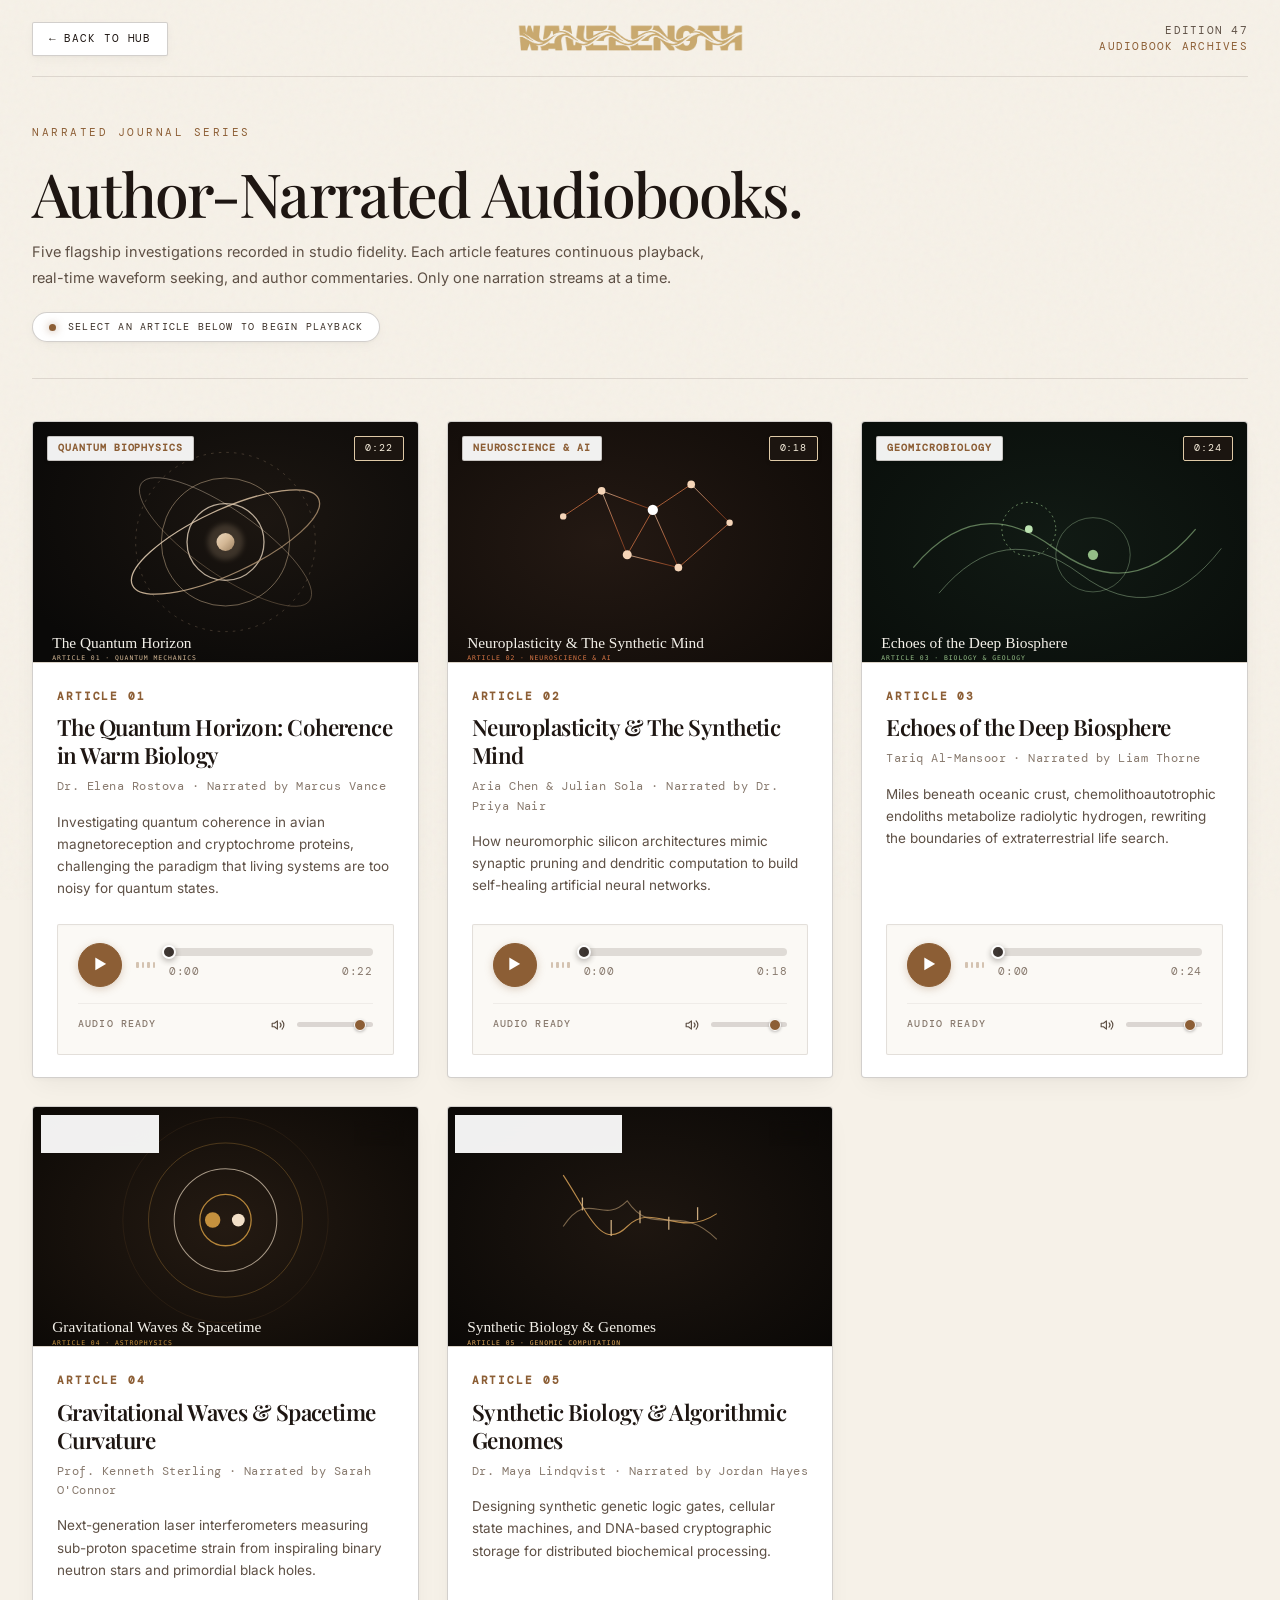
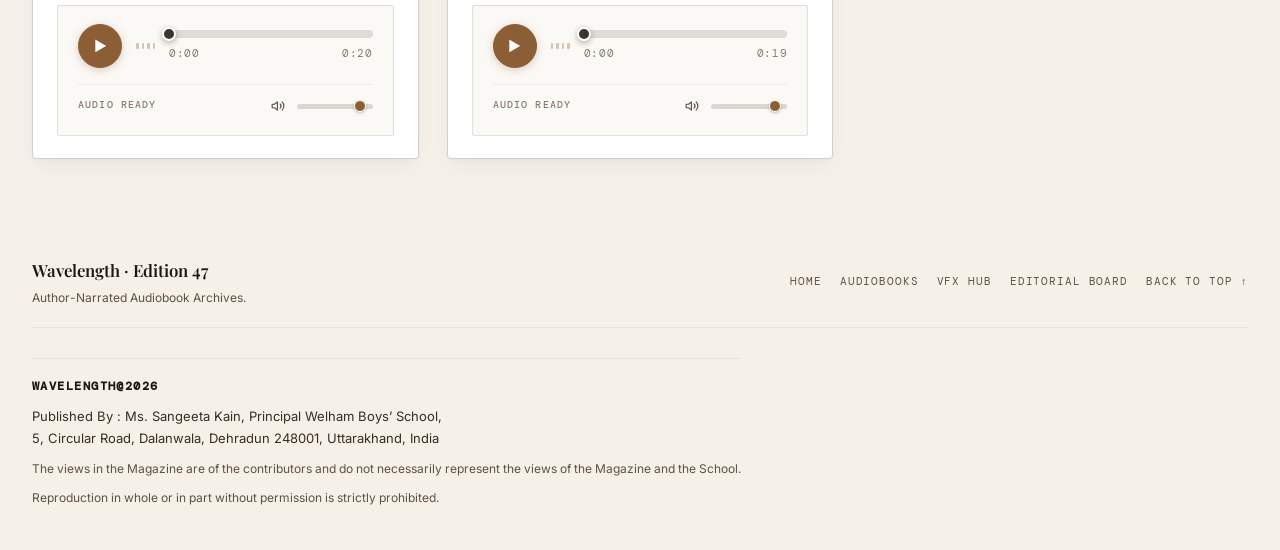
==== commit c7b7439c: "Fix invisible button styling with explicit high-contrast deep espresso, and remove all Fig/Figure re" ====
--- a/audiobooks.html
+++ b/audiobooks.html
@@ -13,8 +13,8 @@
   <link href="https://fonts.googleapis.com/css2?family=DM+Mono:ital,wght@0,400;0,500;1,400&family=Inter:wght@300;400;500;600;700&family=Playfair+Display:ital,wght@0,500;0,700;1,500;1,600&display=swap" rel="stylesheet" />
 
   <!-- Stylesheets -->
-  <link rel="stylesheet" href="./css/styles.css?v=2026.11" />
-  <link rel="stylesheet" href="./css/audio.css?v=2026.11" />
+  <link rel="stylesheet" href="./css/styles.css?v=2026.12" />
+  <link rel="stylesheet" href="./css/audio.css?v=2026.12" />
 </head>
 
 <body>
--- a/css/styles.css
+++ b/css/styles.css
@@ -20,6 +20,7 @@
   --surface-plate: #f7f3eb;
 
   /* Deep Brown & Espresso Typography */
+  --ink: #1e1612;
   --text: #1e1612;
   --text-primary: #1e1612;
   --text-secondary: #382c23;
@@ -1176,42 +1177,62 @@
 }
 
 .spotlight-primary-btn {
-  background: var(--ink);
-  color: #ffffff;
-  border: 1.5px solid var(--ink);
+  background: #1e1612 !important;
+  color: #ffffff !important;
+  border: 1.5px solid #1e1612 !important;
   gap: 8px;
-  box-shadow: 0 2px 8px rgba(30, 22, 18, 0.2);
-}
-
-.spotlight-primary-btn:hover {
-  background: var(--accent);
-  border-color: var(--accent);
-  color: #ffffff;
-  transform: translateY(-2px);
-  box-shadow: 0 4px 14px rgba(140, 94, 53, 0.3);
+  box-shadow: 0 2px 8px rgba(30, 22, 18, 0.25);
+}
+
+.spotlight-primary-btn span {
+  color: #ffffff !important;
+  display: inline-block;
 }
 
 .spotlight-primary-btn svg {
+  stroke: #ffffff !important;
+  color: #ffffff !important;
   transition: transform var(--transition-fast);
   flex-shrink: 0;
 }
 
+.spotlight-primary-btn:hover {
+  background: var(--accent) !important;
+  border-color: var(--accent) !important;
+  color: #ffffff !important;
+  transform: translateY(-2px);
+  box-shadow: 0 4px 14px rgba(140, 94, 53, 0.35);
+}
+
+.spotlight-primary-btn:hover span {
+  color: #ffffff !important;
+}
+
 .spotlight-primary-btn:hover svg {
   transform: translateX(3px);
 }
 
 .spotlight-secondary-btn {
-  background: var(--surface);
-  color: var(--text-primary);
-  border: 1.5px solid var(--border-strong);
+  background: #ffffff !important;
+  color: #1e1612 !important;
+  border: 1.5px solid var(--border-strong) !important;
   box-shadow: var(--shadow-subtle);
 }
 
+.spotlight-secondary-btn span {
+  color: #1e1612 !important;
+  display: inline-block;
+}
+
 .spotlight-secondary-btn:hover {
-  background: var(--surface-muted);
-  border-color: var(--accent);
-  color: var(--accent-dark);
+  background: var(--surface-muted) !important;
+  border-color: var(--accent) !important;
+  color: var(--accent-dark) !important;
   transform: translateY(-2px);
+}
+
+.spotlight-secondary-btn:hover span {
+  color: var(--accent-dark) !important;
 }
 
 /* ==========================================================================
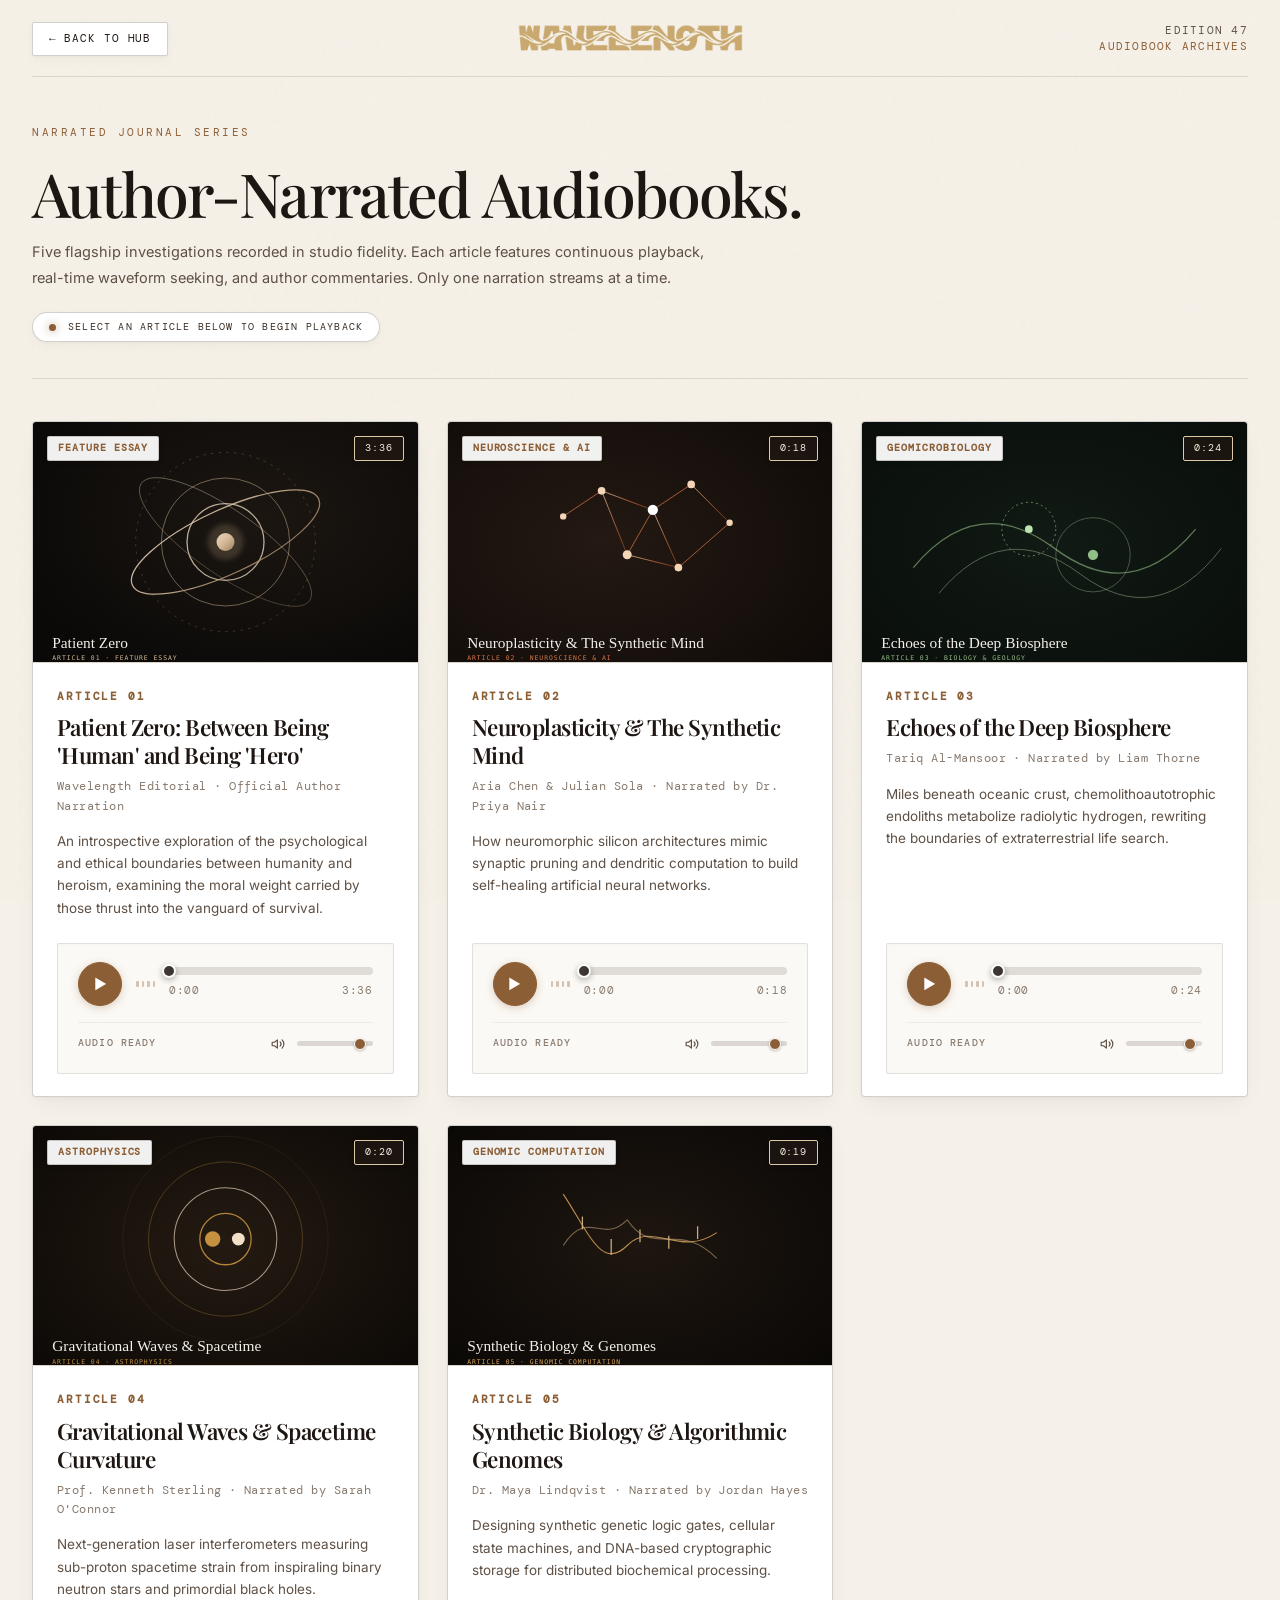
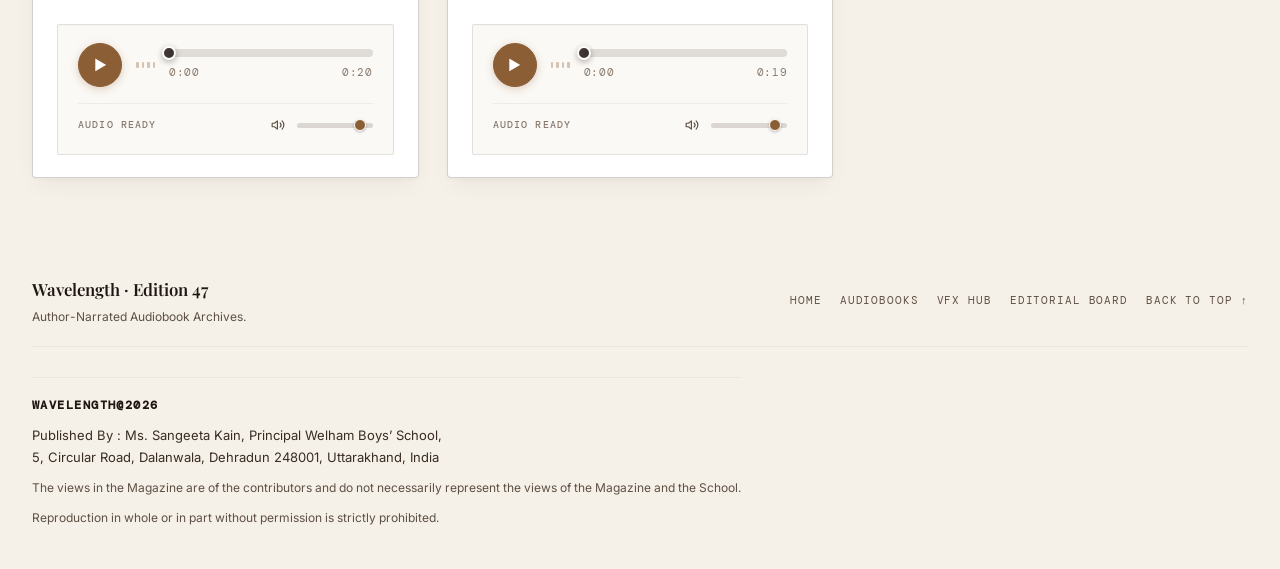
==== commit 057cae2b: "Upload wavy.mp4 video preview, 3d model.glb, and Patient Zero audiobook" ====
--- a/audiobooks.html
+++ b/audiobooks.html
@@ -13,8 +13,8 @@
   <link href="https://fonts.googleapis.com/css2?family=DM+Mono:ital,wght@0,400;0,500;1,400&family=Inter:wght@300;400;500;600;700&family=Playfair+Display:ital,wght@0,500;0,700;1,500;1,600&display=swap" rel="stylesheet" />
 
   <!-- Stylesheets -->
-  <link rel="stylesheet" href="./css/styles.css?v=2026.12" />
-  <link rel="stylesheet" href="./css/audio.css?v=2026.12" />
+  <link rel="stylesheet" href="./css/styles.css?v=2026.13" />
+  <link rel="stylesheet" href="./css/audio.css?v=2026.13" />
 </head>
 
 <body>
@@ -109,8 +109,8 @@
   </div>
 
   <!-- Scripts -->
-  <script src="./js/config.js?v=2026.11"></script>
-  <script src="./js/main.js?v=2026.11"></script>
-  <script src="./js/audio.js?v=2026.11"></script>
+  <script src="./js/config.js?v=2026.13"></script>
+  <script src="./js/main.js?v=2026.13"></script>
+  <script src="./js/audio.js?v=2026.13"></script>
 </body>
 </html>
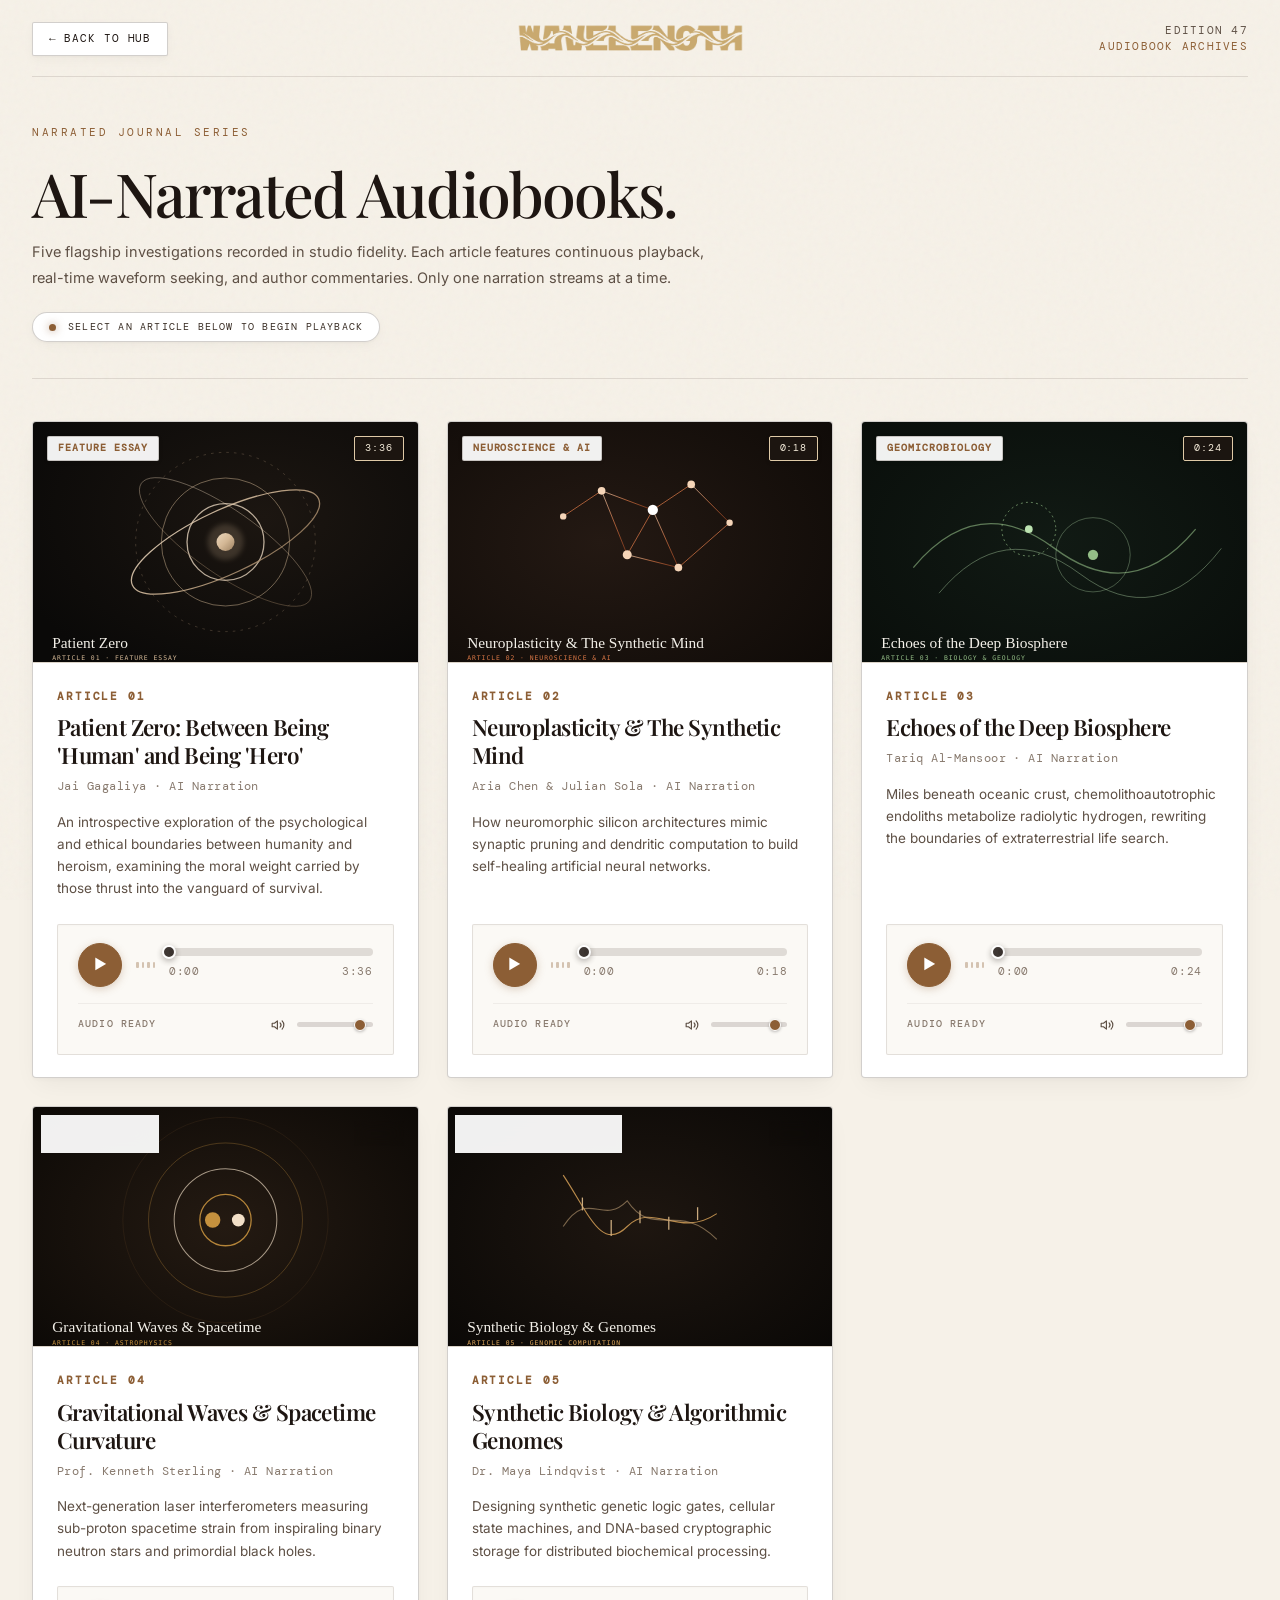
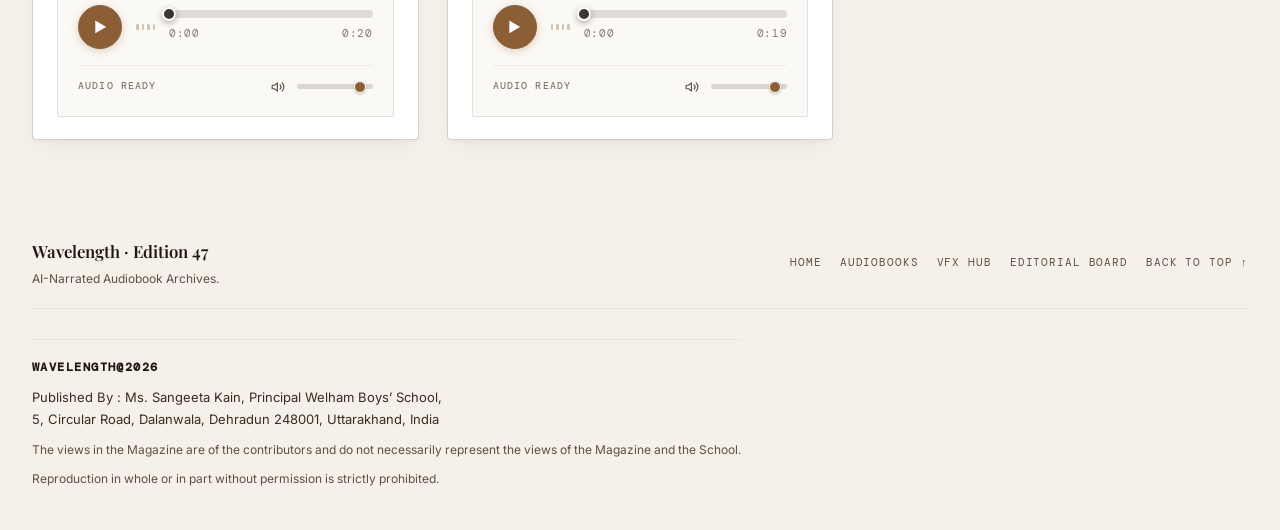
==== commit 1bb5bf3a: "Update Patient Zero author to Jai Gagaliya and set AI Narration across all articles" ====
--- a/audiobooks.html
+++ b/audiobooks.html
@@ -1,16 +1,19 @@
 <!DOCTYPE html>
 <html lang="en">
+
 <head>
   <meta charset="UTF-8" />
   <meta name="viewport" content="width=device-width, initial-scale=1.0, viewport-fit=cover" />
   <meta name="theme-color" content="#f6f1e8" />
   <title>Audiobook Library — Wavelength Edition 47</title>
-  <meta name="description" content="Listen to author-narrated audiobooks of feature articles from Wavelength Edition 47." />
+  <meta name="description" content="Listen to AI-narrated audiobooks of feature articles from Wavelength Edition 47." />
 
   <!-- Google Fonts -->
   <link rel="preconnect" href="https://fonts.googleapis.com" />
   <link rel="preconnect" href="https://fonts.gstatic.com" crossorigin />
-  <link href="https://fonts.googleapis.com/css2?family=DM+Mono:ital,wght@0,400;0,500;1,400&family=Inter:wght@300;400;500;600;700&family=Playfair+Display:ital,wght@0,500;0,700;1,500;1,600&display=swap" rel="stylesheet" />
+  <link
+    href="https://fonts.googleapis.com/css2?family=DM+Mono:ital,wght@0,400;0,500;1,400&family=Inter:wght@300;400;500;600;700&family=Playfair+Display:ital,wght@0,500;0,700;1,500;1,600&display=swap"
+    rel="stylesheet" />
 
   <!-- Stylesheets -->
   <link rel="stylesheet" href="./css/styles.css?v=2026.13" />
@@ -48,7 +51,7 @@
         </div>
 
         <h1 id="audio-library-heading" class="audio-page-title gold-glow-text">
-          Author-Narrated Audiobooks.
+          AI-Narrated Audiobooks.
         </h1>
 
         <p class="audio-page-intro">
@@ -66,7 +69,8 @@
       <section class="audio-articles-grid" id="audioArticlesGrid" aria-label="Audiobook Articles List">
         <!-- Rendered dynamically -->
         <noscript>
-          <div style="padding: 24px; border: 1px solid var(--border); border-radius: var(--radius-md); color: var(--gold);">
+          <div
+            style="padding: 24px; border: 1px solid var(--border); border-radius: var(--radius-md); color: var(--gold);">
             Please enable JavaScript to access the custom audio player and narrated audiobooks.
           </div>
         </noscript>
@@ -77,8 +81,9 @@
     <footer class="site-footer" role="contentinfo">
       <div class="footer-inner">
         <div class="footer-left">
-          <span class="footer-brand"><span class="dynamic-mag-title">Wavelength</span> · <span class="dynamic-edition">Edition 47</span></span>
-          <span class="footer-tagline">Author-Narrated Audiobook Archives.</span>
+          <span class="footer-brand"><span class="dynamic-mag-title">Wavelength</span> · <span
+              class="dynamic-edition">Edition 47</span></span>
+          <span class="footer-tagline">AI-Narrated Audiobook Archives.</span>
         </div>
 
         <nav class="footer-nav" aria-label="Footer Navigation">
@@ -89,7 +94,7 @@
           <a href="#audio-library-heading" class="footer-link">Back to Top ↑</a>
         </nav>
       </div>
-      
+
       <div class="footer-subrow">
         <div class="footer-publication-colophon">
           <p class="pub-brand-line">Wavelength@2026</p>
@@ -98,7 +103,8 @@
             5, Circular Road, Dalanwala, Dehradun 248001, Uttarakhand, India
           </p>
           <p class="pub-disclaimer-line">
-            The views in the Magazine are of the contributors and do not necessarily represent the views of the Magazine and the School.
+            The views in the Magazine are of the contributors and do not necessarily represent the views of the Magazine
+            and the School.
           </p>
           <p class="pub-rights-line">
             Reproduction in whole or in part without permission is strictly prohibited.
@@ -113,4 +119,5 @@
   <script src="./js/main.js?v=2026.13"></script>
   <script src="./js/audio.js?v=2026.13"></script>
 </body>
-</html>
+
+</html>
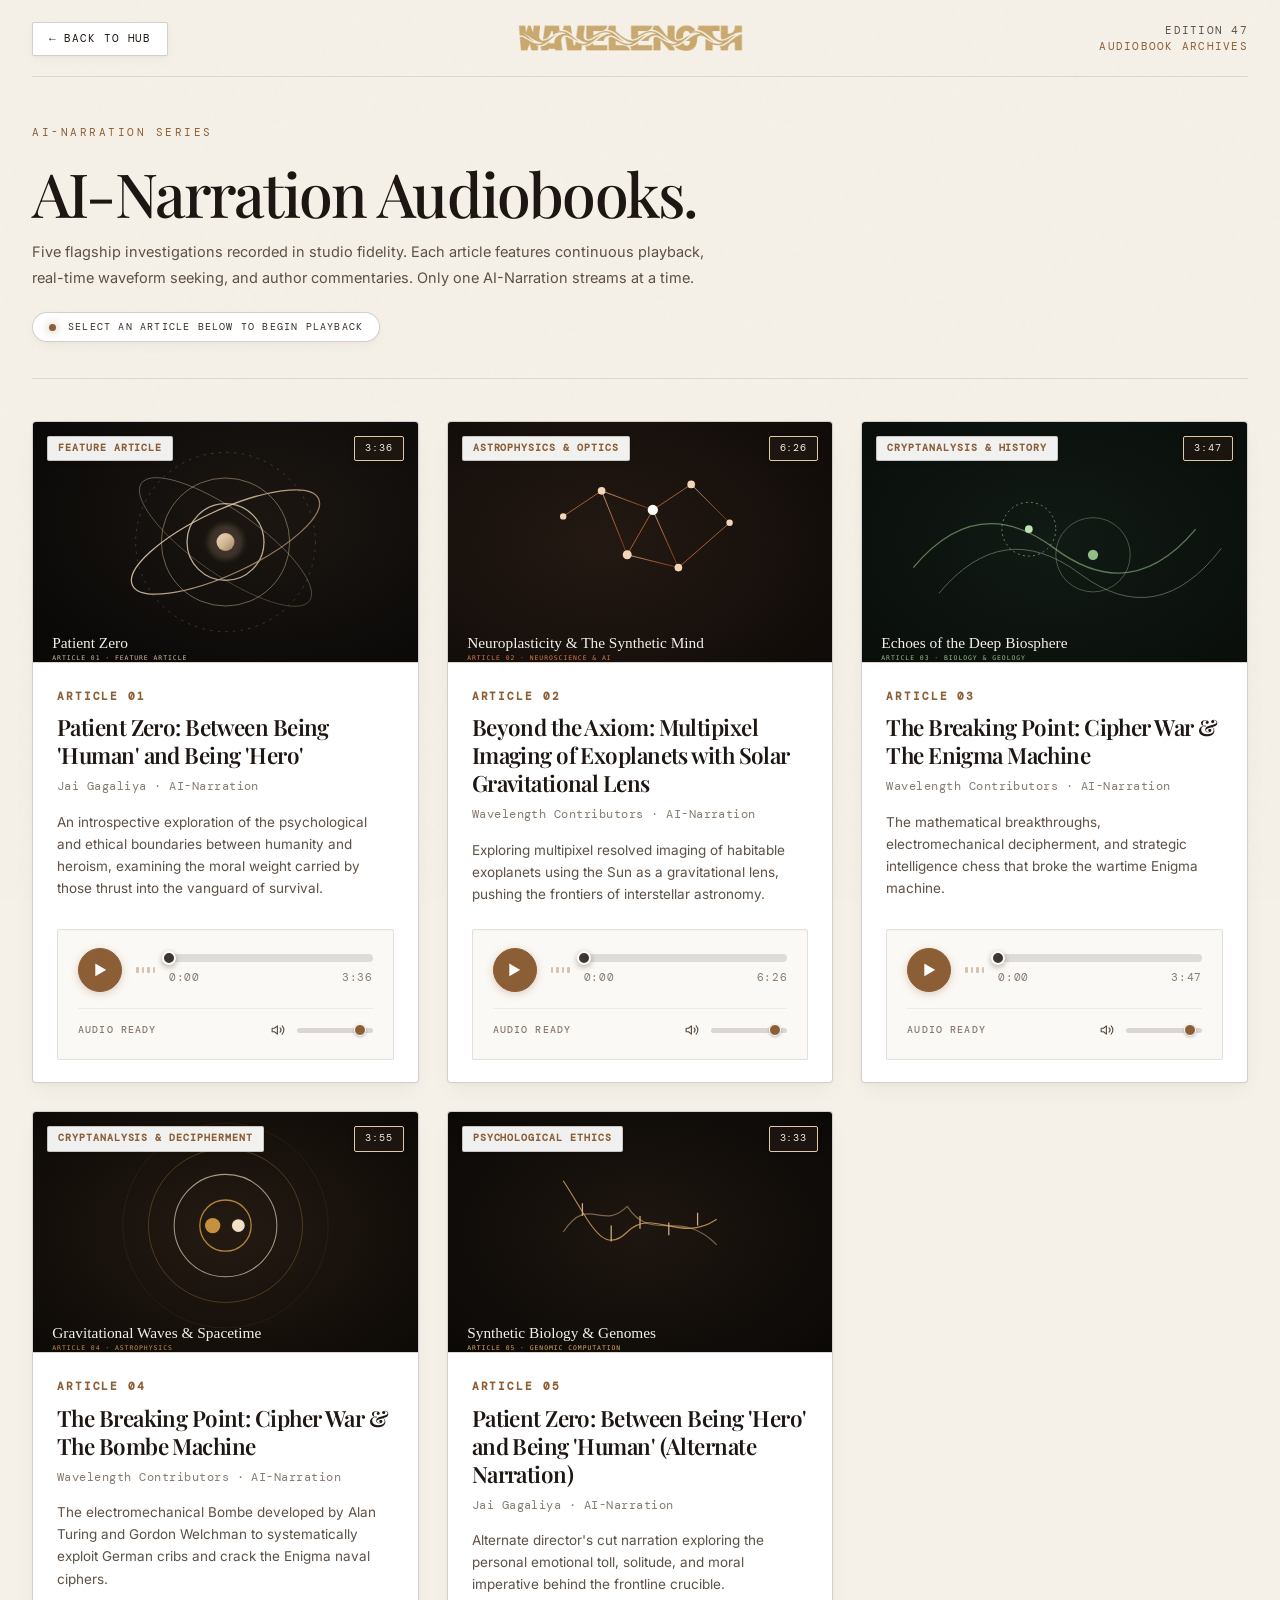
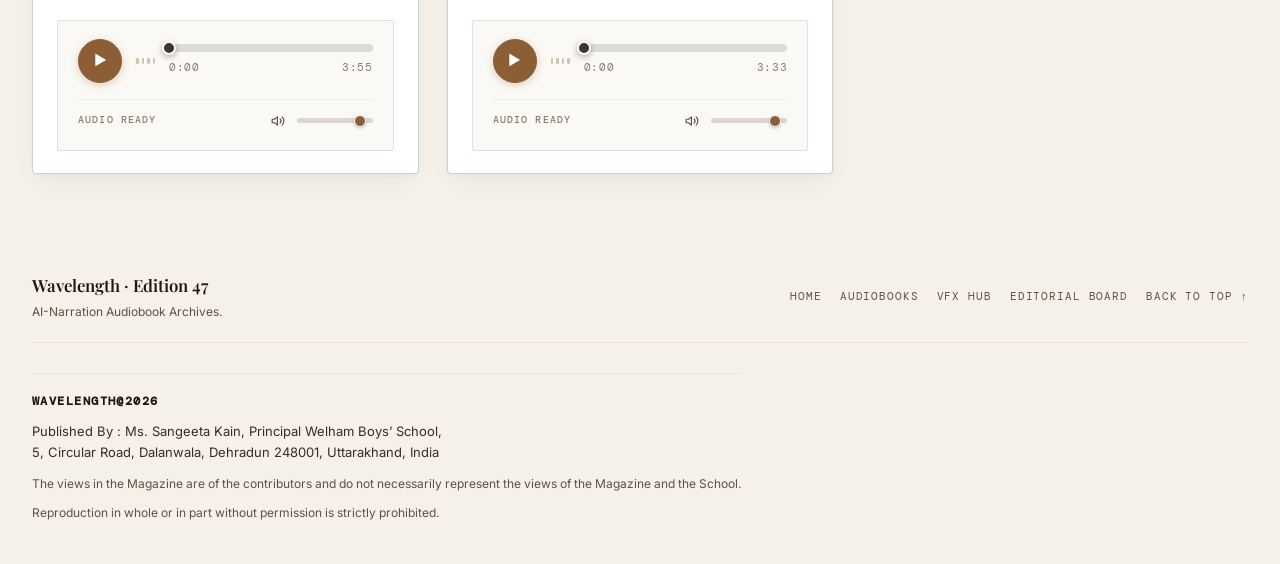
==== commit 7fbf6afa: "Implement edition-wide B&W to color AR, motion video reveal, 3D model on Page 17, and full audiobook" ====
--- a/audiobooks.html
+++ b/audiobooks.html
@@ -6,7 +6,7 @@
   <meta name="viewport" content="width=device-width, initial-scale=1.0, viewport-fit=cover" />
   <meta name="theme-color" content="#f6f1e8" />
   <title>Audiobook Library — Wavelength Edition 47</title>
-  <meta name="description" content="Listen to AI-narrated audiobooks of feature articles from Wavelength Edition 47." />
+  <meta name="description" content="Listen to AI-Narration audiobooks of feature articles from Wavelength Edition 47." />
 
   <!-- Google Fonts -->
   <link rel="preconnect" href="https://fonts.googleapis.com" />
@@ -47,16 +47,16 @@
     <main role="main">
       <section class="audio-header-section" aria-labelledby="audio-library-heading">
         <div class="audio-header-top">
-          <p class="hero-eyebrow">Narrated Journal Series</p>
+          <p class="hero-eyebrow">AI-Narration Series</p>
         </div>
 
         <h1 id="audio-library-heading" class="audio-page-title gold-glow-text">
-          AI-Narrated Audiobooks.
+          AI-Narration Audiobooks.
         </h1>
 
         <p class="audio-page-intro">
           Five flagship investigations recorded in studio fidelity. Each article features continuous playback,
-          real-time waveform seeking, and author commentaries. Only one narration streams at a time.
+          real-time waveform seeking, and author commentaries. Only one AI-Narration streams at a time.
         </p>
 
         <div class="audio-global-status" aria-live="polite">
@@ -83,7 +83,7 @@
         <div class="footer-left">
           <span class="footer-brand"><span class="dynamic-mag-title">Wavelength</span> · <span
               class="dynamic-edition">Edition 47</span></span>
-          <span class="footer-tagline">AI-Narrated Audiobook Archives.</span>
+          <span class="footer-tagline">AI-Narration Audiobook Archives.</span>
         </div>
 
         <nav class="footer-nav" aria-label="Footer Navigation">
--- a/css/styles.css
+++ b/css/styles.css
@@ -629,8 +629,10 @@
 /* Interactive Viewer (1:1 Aspect Ratio matching SVG drawings) */
 .specimen-viewer {
   position: relative;
-  aspect-ratio: 1 / 1;
+  aspect-ratio: 1240 / 1754;
   width: 100%;
+  max-height: 620px;
+  margin: 0 auto;
   border: 1px solid var(--border-strong);
   border-radius: var(--radius-xs);
   overflow: hidden;
@@ -654,7 +656,7 @@
 .split-layer {
   position: absolute;
   inset: 0;
-  background-size: 100% 100%;
+  background-size: cover;
   background-repeat: no-repeat;
   background-position: center;
   pointer-events: none;
@@ -663,12 +665,12 @@
 }
 
 .split-layer-bw {
-  background-image: url("../assets/images/bw-print-sample.svg");
+  background-image: url("../assets/pages/black/01.jpg");
   filter: contrast(105%);
 }
 
 .split-layer-color {
-  background-image: url("../assets/images/color-overlay-sample.svg");
+  background-image: url("../assets/pages/colour/01.jpg");
   clip-path: polygon(0 0, 50% 0, 50% 100%, 0 100%);
   will-change: clip-path;
 }
@@ -1304,13 +1306,12 @@
 
 .masthead-role-label {
   display: block;
-  font-family: "DM Mono", monospace;
-  font-size: 11px;
-  letter-spacing: 0.16em;
-  text-transform: uppercase;
-  color: var(--accent);
-  font-weight: 600;
-  margin-bottom: 8px;
+  font-family: "Playfair Display", Georgia, serif;
+  font-size: 16.5px;
+  letter-spacing: 0.01em;
+  color: var(--text-primary);
+  font-weight: 700;
+  margin-bottom: 6px;
 }
 
 .masthead-lead-name {
@@ -1325,8 +1326,8 @@
 
 .masthead-columns-grid {
   display: grid;
-  grid-template-columns: repeat(2, minmax(0, 1fr));
-  gap: 52px;
+  grid-template-columns: repeat(3, minmax(0, 1fr));
+  gap: 36px;
 }
 
 .masthead-col {
